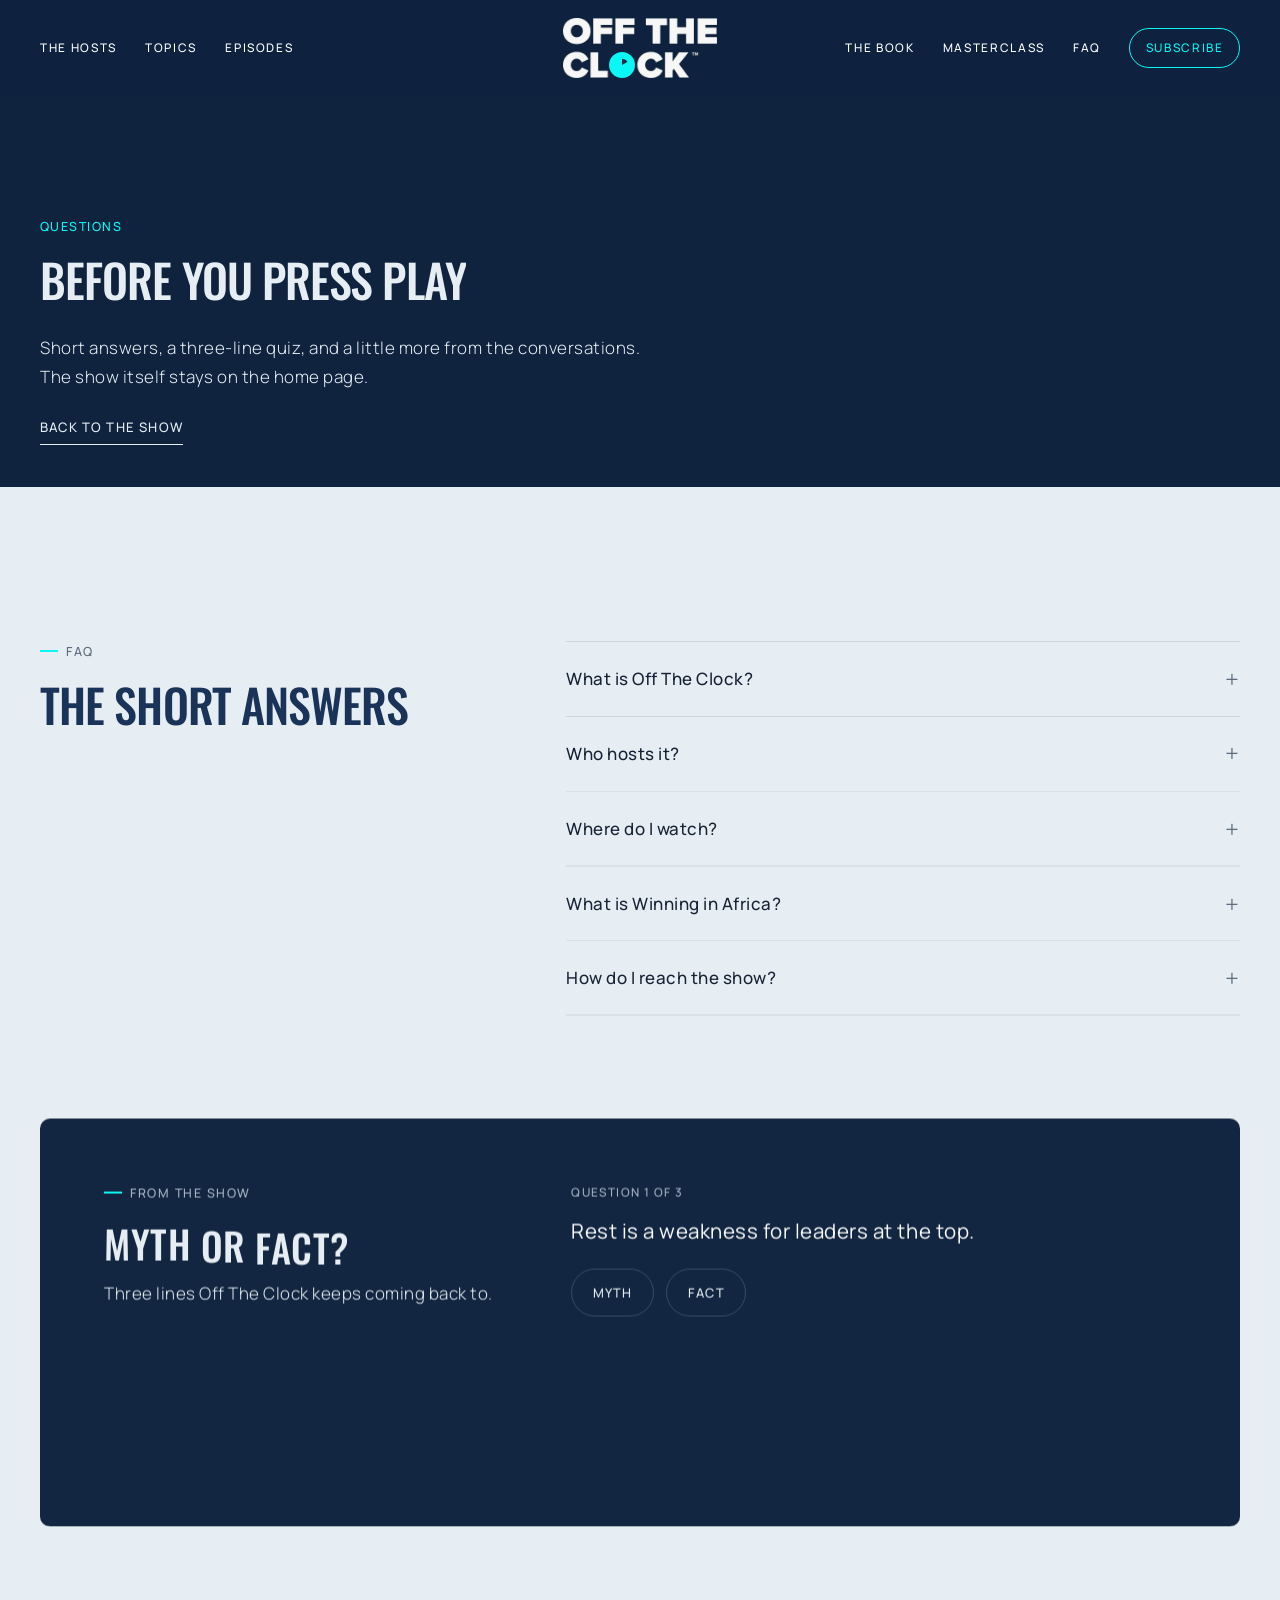
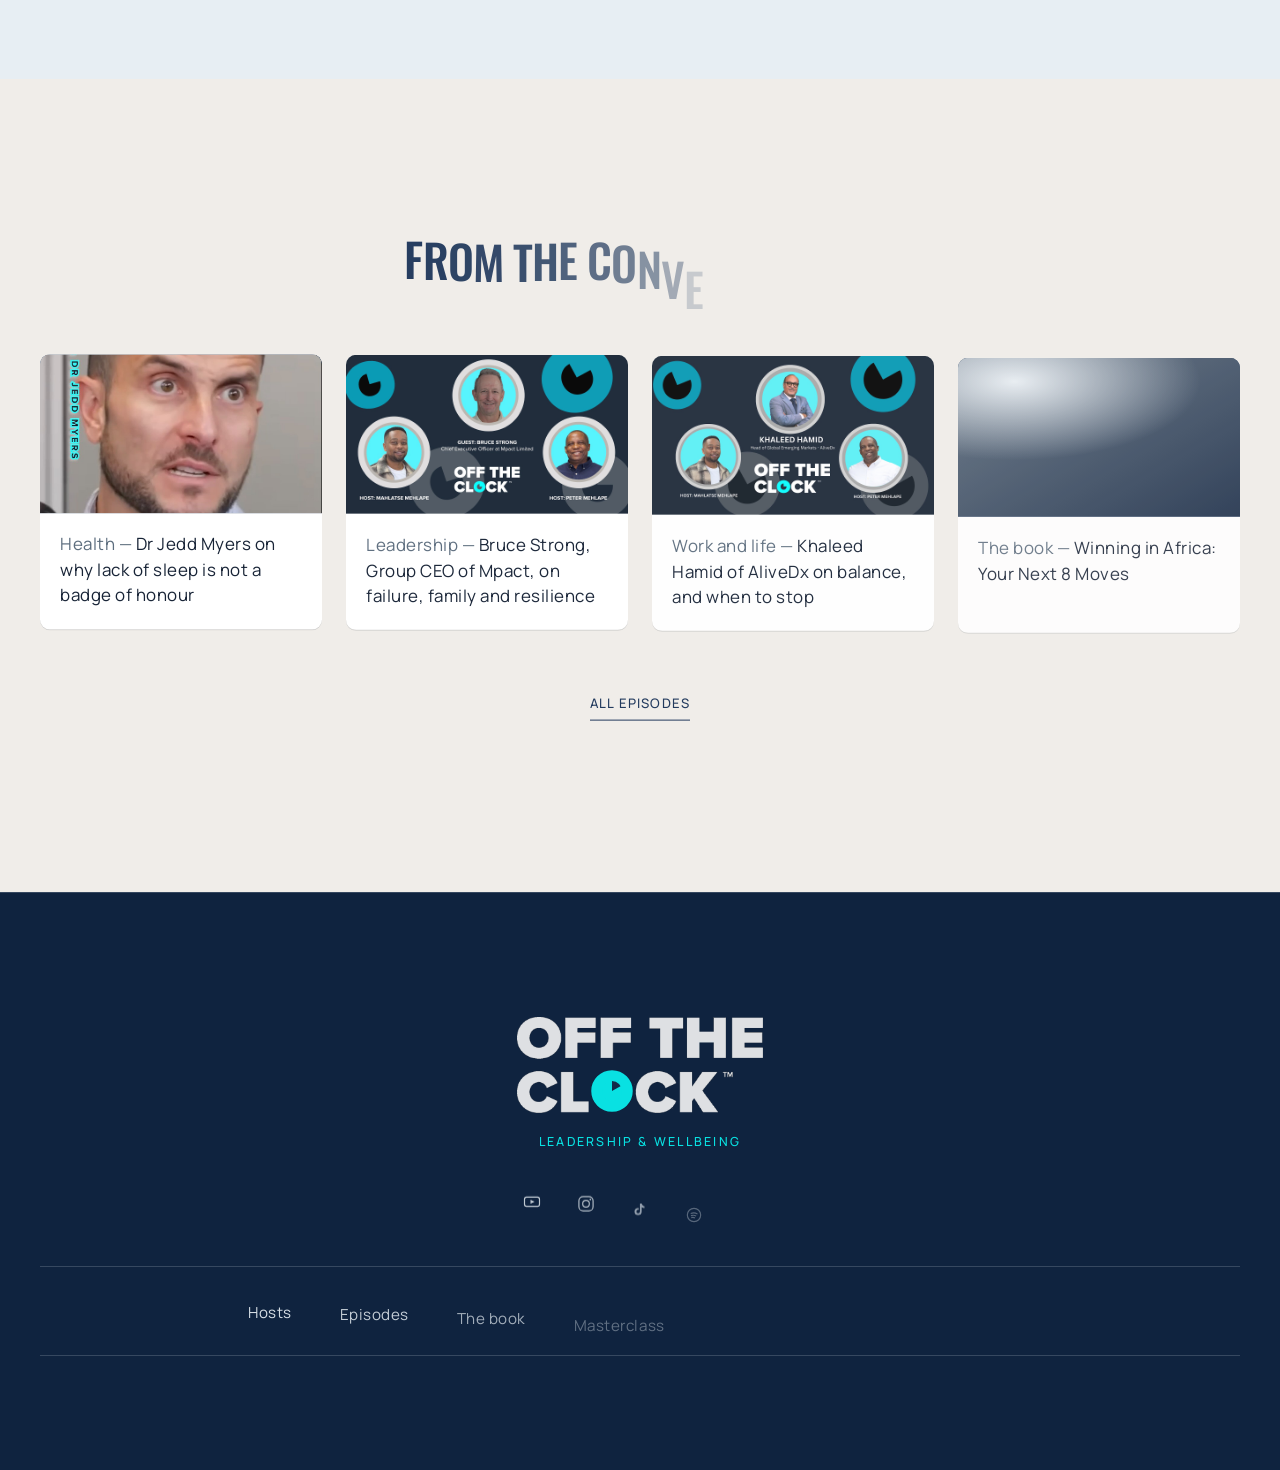
==== faq.html @ 2de874a2 "Hosts: father, son and daughter (3) Co-Authored-By: Claude Opus 5.5 <noreply@anthropic.com> Claude-S" ====
<!doctype html>
<html lang="en-ZA">
<head>
  <meta charset="utf-8">
  <meta name="viewport" content="width=device-width, initial-scale=1, viewport-fit=cover">
  <title>Questions — Off The Clock</title>
  <meta name="description" content="Short answers about Off The Clock, a three-line quiz from the show, and more from the conversations.">
  <meta name="theme-color" content="#0F233F">
  <link rel="icon" href="assets/favicon.png" type="image/png">
  <link rel="apple-touch-icon" href="assets/apple-touch-icon.png">
  <meta property="og:title" content="Questions — Off The Clock">
  <meta property="og:description" content="Short answers, a three-line quiz, and more from the conversations.">
  <meta property="og:type" content="website">
  <meta property="og:image" content="assets/hero-poster.jpg">
  <meta property="og:image:alt" content="Winning in Africa, the book by Peter Mehlape.">
  <meta name="twitter:card" content="summary_large_image">

  <script>
    document.documentElement.classList.add('js');
  </script>

  <link rel="preconnect" href="https://fonts.googleapis.com">
  <link rel="preconnect" href="https://fonts.gstatic.com" crossorigin>
  <link href="https://fonts.googleapis.com/css2?family=Manrope:wght@300;400;500;600&family=Oswald:wght@400;500;600&display=swap" rel="stylesheet">
  <link rel="stylesheet" href="css/styles.css">
</head>
<body>
<a class="skip" href="#main">Skip to content</a>
<svg class="brand__defs" width="0" height="0" aria-hidden="true" focusable="false"><defs><linearGradient id="clock-dark" x1="50" y1="20" x2="50" y2="80" gradientUnits="userSpaceOnUse"><stop offset="0" stop-color="var(--ink-2)"/><stop offset="1" stop-color="var(--ink)"/></linearGradient></defs></svg>

<!-- ============================================================
     01 · HEADER
     ============================================================ -->
<header class="hdr" data-hdr>
  <a class="hdr__side" href="index.html#newsletter" aria-label="Subscribe for new episodes">
    <svg viewBox="0 0 24 24" aria-hidden="true"><rect x="3" y="5.5" width="18" height="13" rx="1.5"/><path d="M3.5 6.5 12 13l8.5-6.5"/></svg>
    <span>Subscribe</span>
  </a>
  <nav class="hdr__nav hdr__nav--l" aria-label="Main menu">
    <a href="index.html#hello">The hosts</a><a href="index.html#topics">Topics</a><a href="index.html#episodes">Episodes</a>
  </nav>
  <a class="hdr__brand" href="index.html" aria-label="Off The Clock — home">
    <span class="brand"><img class="brand-logo" src="assets/logo-white.png" alt=""><svg class="brand__clock" viewBox="0 0 100 100" aria-hidden="true"><circle class="brand__face" cx="50" cy="50" r="25"/><path data-pie fill="url(#clock-dark)" d="M50 50 Z"/><circle cx="50" cy="50" r="34" fill="none" stroke-width="24"/></svg></span>
  </a>
  <nav class="hdr__nav hdr__nav--r" aria-label="Main menu, continued">
    <a href="index.html#story">The book</a><a href="index.html#masterclass">Masterclass</a><a href="faq.html">FAQ</a>
    <a class="hdr__cta" href="index.html#newsletter">Subscribe</a>
  </nav>
  <button class="hdr__burger" type="button" aria-expanded="false" aria-controls="drawer" data-menu-open>
    <span class="sr">Open menu</span>
    <i></i><i></i><i></i>
  </button>
</header>

<div class="drawer-scrim" data-menu-close></div>
<aside class="drawer" id="drawer" aria-label="Main menu" inert>
  <button class="drawer__close" type="button" data-menu-close><span class="sr">Close menu</span><svg viewBox="0 0 24 24" aria-hidden="true"><path d="M5 5l14 14M19 5 5 19"/></svg></button>
  <span class="brand"><img class="brand-logo drawer__logo" src="assets/logo-navy.png" alt="Off The Clock"><svg class="brand__clock" viewBox="0 0 100 100" aria-hidden="true"><circle class="brand__face" cx="50" cy="50" r="25"/><path data-pie fill="url(#clock-dark)" d="M50 50 Z"/><circle cx="50" cy="50" r="34" fill="none" stroke-width="24"/></svg></span>
  <p class="drawer__title">Main menu</p>
  <nav class="drawer__nav">
    <details><summary>The show</summary>
      <a href="index.html#hello">The hosts</a><a href="index.html#story">The story</a><a href="index.html#topics">Topics</a>
    </details>
    <details open><summary>Listen</summary>
      <a href="index.html#episodes">Conversations</a><a href="#faq">Questions</a><a href="https://www.youtube.com/watch?v=cLPuWvQ67SQ" target="_blank" rel="noopener">Latest episode</a>
    </details>
    <details><summary>The book</summary>
      <a href="index.html#story">Winning in Africa</a>
      <a href="index.html#masterclass">Winning in Africa Masterclass</a>
    </details>
    <details><summary>Contact</summary>
      <a href="https://www.linkedin.com/in/peter-mehlape-2a2b5a10/" target="_blank" rel="noopener">Peter Mehlape on LinkedIn</a>
    </details>
  </nav>
  <p class="drawer__title">Follow along</p>
  <div class="drawer__social">
    <a href="https://www.youtube.com/@OffTheClock-ds3cf" target="_blank" rel="noopener">YouTube</a>
    <a href="https://www.instagram.com/offthe_clock/" target="_blank" rel="noopener">Instagram</a>
    <a href="https://www.tiktok.com/@otc737" target="_blank" rel="noopener">TikTok</a>
    <a href="https://open.spotify.com/show/5NuAYNlGs2rmADPijIuJS2" target="_blank" rel="noopener">Spotify</a>
    <a href="https://www.linkedin.com/in/peter-mehlape-2a2b5a10/" target="_blank" rel="noopener">LinkedIn</a>
  </div>
</aside>

<main id="main">

<!-- ============================================================
     02 · PAGE LEAD
     ============================================================ -->
<section class="page-lead section--ink" id="top">
  <div class="wrap">
    <p class="eyebrow" data-fade>Questions</p>
    <h1 class="h-display" data-split>Before you press play</h1>
    <p data-fade>Short answers, a three-line quiz, and a little more from the conversations. The show itself stays on the home page.</p>
    <p data-fade><a class="tlink" href="index.html">Back to the show</a></p>
  </div>
</section>

<!-- ============================================================
     09 · FAQ
     ============================================================ -->
<section class="faq section--mist" id="faq">
  <div class="wrap faq__grid">
    <header class="sec-head" data-speed="0.85">
      <p class="eyebrow eyebrow--dark" data-fade>FAQ</p>
      <h2 class="h-display h-display--ink" data-split>The short answers</h2>
    </header>
    <div class="faq__list">
      <details data-fade><summary>What is Off The Clock?</summary><p>A leadership and wellbeing podcast. It was founded to demystify the CEO and talk about executive rest, stress and the person behind the title — not strategy decks.</p></details>
      <details data-fade><summary>Who hosts it?</summary><p>Peter Mehlape, his son Mahlatse Mehlape, and his daughter. Peter is also the author of Winning in Africa.</p></details>
      <details data-fade><summary>Where do I watch?</summary><p>On the <a href="https://www.youtube.com/@OffTheClock-ds3cf" target="_blank" rel="noopener">Off The Clock YouTube channel</a>. The latest episodes are linked from the home page. New conversations are announced with the newsletter.</p></details>
      <details data-fade><summary>What is Winning in Africa?</summary><p>Peter’s book: Your Next 8 Moves for Business Success in Africa. The foreword is by Shameel Joosub, Vodacom group CEO.</p></details>
      <details data-fade><summary>How do I reach the show?</summary><p>Peter is on LinkedIn. That is the public door for now — there is no separate inbox on this page yet.</p></details>
    </div>
  </div>
  <div class="wrap">
    <div class="tryquiz" id="try" data-fade>
      <div class="tryquiz__intro" data-speed="0.92">
        <p class="eyebrow eyebrow--dark">From the show</p>
        <h3 class="tryquiz__title" data-reveal="decode">Myth or fact?</h3>
        <p>Three lines Off The Clock keeps coming back to.</p>
      </div>
      <div class="tryquiz__panel" data-quiz aria-live="polite">
        <noscript><p>Enable JavaScript to play.</p></noscript>
      </div>
    </div>
  </div>
</section>

<!-- ============================================================
     08 · CONVERSATIONS
     ============================================================ -->
<section class="journal section--paper" id="journal">
  <div class="wrap">
    <header class="sec-head sec-head--center">
      <h2 class="h-display h-display--ink" data-split data-reveal="wave">From the conversations</h2>
    </header>
    <ul class="jgrid" data-batch>
      <li class="jcard"><a href="https://www.instagram.com/offthe_clock/reel/DdowPD-CKSM/" target="_blank" rel="noopener"><div class="jcard__media"><div class="zoom"><div class="ph ph--photo"><img src="assets/ig/DdowPD-CKSM.jpg" alt="Off The Clock clip with Dr Jedd Myers." width="940" height="1666" style="object-position:center 30%" loading="lazy" decoding="async"></div></div></div><p><span>Health —</span> Dr Jedd Myers on why lack of sleep is not a badge of honour</p></a></li>
      <li class="jcard"><a href="https://www.youtube.com/watch?v=WjOFtzZcJiE" target="_blank" rel="noopener"><div class="jcard__media"><div class="zoom"><div class="ph ph--photo"><img src="assets/yt/WjOFtzZcJiE.jpg" alt="Off The Clock episode 71 with CEO Bruce Strong." width="1280" height="720" loading="lazy" decoding="async"></div></div></div><p><span>Leadership —</span> Bruce Strong, Group CEO of Mpact, on failure, family and resilience</p></a></li>
      <li class="jcard"><a href="https://www.youtube.com/watch?v=hV8DZCbesvo" target="_blank" rel="noopener"><div class="jcard__media"><div class="zoom"><div class="ph ph--photo"><img src="assets/yt/hV8DZCbesvo.jpg" alt="Off The Clock episode 62 with Khaled Hamed." width="1280" height="720" loading="lazy" decoding="async"></div></div></div><p><span>Work and life —</span> Khaleed Hamid of AliveDx on balance, and when to stop</p></a></li>
      <li class="jcard"><a href="index.html#story"><div class="jcard__media"><div class="zoom"><div class="ph ph--photo"><img src="assets/winning-in-africa.jpg" alt="Cover of Winning in Africa by Peter Mehlape." width="1728" height="2304" style="object-position:center 12%" loading="lazy" decoding="async"></div></div></div><p><span>The book —</span> Winning in Africa: Your Next 8 Moves</p></a></li>
    </ul>
    <p class="center"><a class="tlink tlink--ink" href="https://www.youtube.com/@OffTheClock-ds3cf" target="_blank" rel="noopener">All episodes</a></p>
  </div>
</section>

</main>

<!-- ============================================================
     11 · FOOTER
     ============================================================ -->
<footer class="ftr" id="footer">
  <div class="wrap ftr__top">
    <span class="brand"><img class="brand-logo brand-logo--lg" src="assets/logo-white.png" alt=""><svg class="brand__clock" viewBox="0 0 100 100" aria-hidden="true"><circle class="brand__face" cx="50" cy="50" r="25"/><path data-pie fill="url(#clock-dark)" d="M50 50 Z"/><circle cx="50" cy="50" r="34" fill="none" stroke-width="24"/></svg></span>
    <p class="ftr__script">Leadership &amp; wellbeing</p>
    <ul class="ftr__social" data-stagger>
      <li><a href="https://www.youtube.com/@OffTheClock-ds3cf" target="_blank" rel="noopener" aria-label="YouTube"><svg viewBox="0 0 24 24" aria-hidden="true"><rect x="3" y="6.5" width="18" height="11" rx="2.5"/><path d="m10.2 9.6 5 2.4-5 2.4z" class="fill"/></svg></a></li>
      <li><a href="https://www.instagram.com/offthe_clock/" target="_blank" rel="noopener" aria-label="Instagram"><svg viewBox="0 0 24 24" aria-hidden="true"><rect x="3.5" y="3.5" width="17" height="17" rx="5"/><circle cx="12" cy="12" r="4"/><circle cx="17.2" cy="6.8" r="1" class="fill"/></svg></a></li>
      <li><a href="https://www.tiktok.com/@otc737" target="_blank" rel="noopener" aria-label="TikTok"><svg viewBox="0 0 24 24" aria-hidden="true"><path d="M14 7.2c.5 1.7 1.7 2.9 3.4 3.3v2.1a6.2 6.2 0 0 1-3.4-.9v5.1a4.3 4.3 0 1 1-4.3-4.3c.2 0 .5 0 .7.1v2.2a2.1 2.1 0 1 0 1.5 2V7.2H14z" class="fill"/></svg></a></li>
      <li><a href="https://open.spotify.com/show/5NuAYNlGs2rmADPijIuJS2" target="_blank" rel="noopener" aria-label="Spotify"><svg viewBox="0 0 24 24" aria-hidden="true"><circle cx="12" cy="12" r="8"/><path d="M8 10.2c2.6-1 5.8-.8 8.2.5M8.3 12.8c2-.7 4.4-.6 6.3.4M8.7 15.2c1.5-.4 3.2-.3 4.5.4"/></svg></a></li>
      <li><a href="https://www.linkedin.com/in/peter-mehlape-2a2b5a10/" target="_blank" rel="noopener" aria-label="LinkedIn"><svg viewBox="0 0 24 24" aria-hidden="true"><rect x="3.5" y="3.5" width="17" height="17" rx="2"/><path d="M8 10.5V17M8 7.2v.01M12.2 17v-3.8a2 2 0 0 1 4 0V17M12.2 10.5V17"/></svg></a></li>
    </ul>
  </div>
  <nav class="ftr__links wrap" aria-label="Footer" data-stagger>
    <a href="index.html#hello">Hosts</a><a href="index.html#episodes">Episodes</a><a href="index.html#story">The book</a><a href="index.html#masterclass">Masterclass</a><a href="#journal">Conversations</a><a href="#faq">FAQ</a><a href="index.html#newsletter">Newsletter</a>
  </nav>
  <div class="wrap ftr__base" data-fade>
    <p>Conversations here are for general reflection. They are not medical, legal or business advice.</p>
    <p>© <span data-year>2026</span> · Off The Clock · Site by SOLUPAIR</p>
  </div>
</footer>

<a class="totop" href="#top" data-totop aria-label="Back to top">
  <svg class="totop__ring" viewBox="0 0 48 48" aria-hidden="true"><circle cx="24" cy="24" r="22" class="totop__track"/><circle cx="24" cy="24" r="22" class="totop__bar" data-totop-bar pathLength="1"/></svg>
  <svg class="totop__arrow" viewBox="0 0 24 24" aria-hidden="true"><path d="m6 15 6-6 6 6"/></svg>
</a>

<script src="js/vendor/gsap.min.js"></script>
<script src="js/vendor/ScrollTrigger.min.js"></script>
<script src="js/vendor/lenis.min.js"></script>
<script src="js/main.js"></script>
</body>
</html>
---- css/styles.css ----
/* ==========================================================================
   Off The Clock — styles
   1) Tokens  2) Base  3) Primitives  4) Sections in page order  5) .static
   Colours: ONLY use the tokens below. Change the palette here, nowhere else.
   Brand: navy #0F233F, brand cyan #09F8F5, cream #F0EDE9, gold #B4894F.
   ========================================================================== */

/* 1 · TOKENS ------------------------------------------------------------- */
:root {
  /* palette — navy + clock cyan, cream paper, one gold rule */
  --ink: #0F233F;          /* brand navy: dark sections, footer */
  --ink-2: #17304F;        /* raised dark surface */
  --charcoal: #142033;     /* body text on light */
  --slate: #5A6B7C;        /* muted text / category */
  --slate-d: #1A3358;      /* headings on light */
  --mist: #E7EEF3;         /* light section + text on dark */
  --paper: #F0EDE9;        /* cream, from the brand panels */
  --white: #FFFFFF;
  --accent: #09F8F5;       /* brand cyan */
  --warm: #78603A;         /* bronze for text on light; the brighter gold fails contrast */
  --muted: #A8B6C4;        /* secondary text on navy */
  --line-dark: rgba(231, 238, 243, .18);
  --line-light: rgba(20, 32, 51, .12);
  --shade: rgba(15, 35, 63, .62);

  /* type — heavy condensed display, clean body. The wordmark is the logo image. */
  --f-display: "Oswald", "Arial Narrow", "Franklin Gothic Medium", Impact, sans-serif;
  --f-body: "Manrope", system-ui, -apple-system, "Segoe UI", Roboto, Arial, sans-serif;
  --f-script: "Manrope", system-ui, sans-serif;
  --fs-hero: clamp(2.1rem, 7vw, 6.4rem);
  --fs-h2: clamp(1.9rem, 3.6vw, 3.1rem);
  --fs-body: clamp(.98rem, .94rem + .2vw, 1.06rem);
  --fs-small: .78rem;
  --track-display: -.02em;
  --track-body: .03em;
  --track-caps: .12em;

  /* space + shape */
  --gutter: clamp(16px, 4vw, 40px);
  --maxw: 1240px;
  --sec-pad: clamp(80px, 12vw, 160px);
  --radius: 10px;
  --hdr-h: 96px;

  /* motion (JS mirrors these in main.js → EASE/DUR) */
  --ease-out: cubic-bezier(.16, 1, .3, 1);
  --dur: .6s;
}

/* 2 · BASE --------------------------------------------------------------- */
*, *::before, *::after { box-sizing: border-box; }
html {
  -webkit-text-size-adjust: 100%;
  -webkit-tap-highlight-color: transparent;
  scroll-padding-top: calc(var(--hdr-h) + env(safe-area-inset-top, 0px));
  overflow-x: clip;
}
a, button, summary, input { touch-action: manipulation; }
html.lenis, html.lenis body { height: auto; }
.lenis.lenis-smooth { scroll-behavior: auto !important; }
.lenis.lenis-stopped { overflow: clip; }
body {
  margin: 0;
  background: var(--ink);
  color: var(--charcoal);
  font-family: var(--f-body);
  font-weight: 300;
  font-size: var(--fs-body);
  line-height: 1.75;
  letter-spacing: var(--track-body);
  overflow-x: clip;
  -webkit-font-smoothing: antialiased;
}
img, video, svg { display: block; max-width: 100%; }
a { color: inherit; text-decoration: none; }
button { font: inherit; color: inherit; background: none; border: 0; cursor: pointer; padding: 0; }
p { margin: 0 0 1.1em; }
:focus-visible { outline: 2px solid var(--accent); outline-offset: 3px; }
.sr { position: absolute; width: 1px; height: 1px; overflow: hidden; clip: rect(0 0 0 0); white-space: nowrap; }
.skip {
  position: absolute; left: max(12px, env(safe-area-inset-left)); top: 12px; z-index: 80;
  padding: .7em 1.1em; border-radius: 999px; background: var(--accent); color: var(--ink);
  font-weight: 600; font-size: .78rem; letter-spacing: .08em; text-transform: uppercase;
  transform: translateY(-160%);
}
.skip:focus { transform: none; }
.wrap { width: min(100% - 2 * var(--gutter), var(--maxw)); margin-inline: auto; }
.center { text-align: center; }
section { position: relative; }
.section--ink { background: var(--ink); color: var(--mist); }
.section--mist { background: var(--mist); color: var(--charcoal); }
.section--paper { background: var(--paper); color: var(--charcoal); }

/* 3 · PRIMITIVES --------------------------------------------------------- */
/* Placeholder art: gradient + film grain. Real photo: style="--img:url(assets/x.jpg)" */
.ph {
  position: absolute; inset: 0;
  background-color: var(--g2, var(--slate-d));
  background-image:
    var(--img, none),
    radial-gradient(120% 90% at 20% 15%, var(--g3, var(--mist)) 0%, transparent 55%),
    linear-gradient(150deg, var(--g1, var(--slate)) 0%, var(--g2, var(--ink)) 100%);
  background-size: cover; background-position: center;
}
.ph::after { display: none; }
.ph > img, .ph > video, .ph > picture, .ph > picture > img { display: block; width: 100%; height: 100%; object-fit: cover; }
.ph--photo::after { display: none; }

.brand-logo { display: block; height: 60px; width: auto; }
.brand-logo--lg { height: 96px; }
.drawer__logo { height: 58px; }
.drawer .brand { margin: 0 0 28px; }
/* One vector O: cyan face, then a dark pie that grows from nothing to a full circle. */
.brand__defs { position: absolute; width: 0; height: 0; overflow: hidden; }
.brand { position: relative; display: inline-block; line-height: 0; }
.brand__clock {
  position: absolute; left: 38.47%; top: 77.86%; height: 47%; aspect-ratio: 1;
  transform: translate(-50%, -50%); pointer-events: none; overflow: visible;
  color: var(--accent);
}
.brand__clock circle { fill: none; stroke: currentColor; }
.brand__clock .brand__face { fill: currentColor; stroke: none; }

/* display headings */
.h-display {
  font-family: var(--f-display); font-weight: 500; font-size: var(--fs-h2);
  line-height: 1.08; letter-spacing: var(--track-display); text-transform: uppercase;
  margin: 0 0 .6em; color: var(--mist);
}
.h-display--ink { color: var(--slate-d); }

/* split-word masks (built by main.js). Overflow clips the masked rises only. */
.w { display: inline-block; overflow: hidden; vertical-align: top; padding: .06em 0 .1em; margin: -.06em 0 -.1em; }
.wi { display: inline-block; }
.ch { display: inline-block; }
.h-display .line { display: block; }
/* These reveals travel outside the mask, so the word box must not clip them. */
[data-reveal="drop"] .w,
[data-reveal="wave"] .w,
[data-reveal="blur"] .w,
[data-reveal="words"] .w,
[data-reveal="decode"] .w { overflow: visible; }
[data-reveal="words"] .w { vertical-align: baseline; padding: 0; margin: 0; }
.hero__title .line { perspective: 640px; }
.hero__title .ch { transform-origin: 50% 0; backface-visibility: hidden; }
/* Colour wipe: both layers stay in the DOM. JS clips the fill; without JS the fill covers the dim copy. */
[data-reveal="wipe"] { position: relative; }
.wipe__dim, .wipe__fill { display: block; }
.wipe__dim { color: var(--muted); }
.wipe__fill { position: absolute; inset: 0; color: inherit; pointer-events: none; }

.eyebrow {
  font-weight: 500; font-size: var(--fs-small); letter-spacing: var(--track-caps);
  text-transform: uppercase; color: var(--accent); margin-bottom: 1.4em;
}
.eyebrow--dark { color: var(--slate); }
.eyebrow--dark::before {
  content: ""; display: inline-block; width: 18px; height: 2px; margin-right: .65em;
  background: var(--accent); vertical-align: middle; transform: translateY(-1px);
}

/* underlined text link — hairline that re-draws on hover */
.tlink {
  position: relative; display: inline-block; padding-bottom: 6px;
  font-weight: 500; font-size: .82rem; letter-spacing: .09em; text-transform: uppercase; color: var(--mist);
}
.tlink::after {
  content: ""; position: absolute; left: 0; right: 0; bottom: 0; height: 1px; background: currentColor;
  transform-origin: right; transition: transform .5s var(--ease-out);
}
.tlink:hover::after { transform: scaleX(0); }
.tlink:hover::before { transform: scaleX(1); }
.tlink::before {
  content: ""; position: absolute; left: 0; right: 0; bottom: 0; height: 1px; background: var(--accent);
  transform: scaleX(0); transform-origin: left; transition: transform .5s .12s var(--ease-out);
}
.tlink--ink { color: var(--slate-d); }

.btn {
  display: inline-flex; align-items: center; justify-content: center; gap: .5em;
  min-height: 46px; padding: 0 1.4em; border-radius: 999px;
  font-weight: 500; font-size: .76rem; letter-spacing: .1em; text-transform: uppercase;
  transition: background-color .3s, color .3s, border-color .3s, transform .3s var(--ease-out);
}
.btn:hover { transform: translateY(-2px); }
.btn--ink { background: var(--accent); color: var(--ink); }
.btn--ink:hover { background: var(--ink); color: var(--mist); }
.btn--line { border: 1px solid var(--slate-d); color: var(--slate-d); }
.btn--line:hover { background: var(--accent); color: var(--ink); border-color: var(--accent); }
.btn--light { background: var(--accent); color: var(--ink); }
.btn--light:hover { background: var(--white); }

.crest {
  display: inline-grid; place-items: center; width: 52px; height: 52px; border-radius: 50%;
  border: 1px solid currentColor; font-family: var(--f-display); font-size: 1rem; letter-spacing: .02em;
  box-shadow: inset 0 0 0 4px transparent, inset 0 0 0 5px var(--line-dark);
}
.crest--lg { width: 84px; height: 84px; font-size: 1.5rem; }

.tag {
  display: inline-block; padding: .25em .8em; border-radius: 999px; background: var(--accent);
  font-weight: 600; font-size: .66rem; letter-spacing: .12em; text-transform: uppercase; color: var(--ink);
}
.tag--members { background: var(--accent); color: var(--ink); }

.sec-head { margin-bottom: clamp(40px, 6vw, 72px); max-width: 640px; }
.sec-head--center { margin-inline: auto; text-align: center; }
.sec-head__lead { color: var(--slate); }

/* 4 · SECTIONS ----------------------------------------------------------- */

/* 00 loader */
.loader { display: none; }
.js .loader {
  position: fixed; inset: 0; z-index: 100; display: grid; place-items: center;
  background: var(--ink); color: var(--mist);
  animation: loader-safety 0s linear 8s forwards; /* failsafe if JS stalls */
}
.loader__inner { display: grid; justify-items: center; gap: 18px; }
.loader__mark img { width: min(320px, 72vw); height: auto; }
.loader__rule { width: 120px; height: 1px; background: var(--accent); transform-origin: left; }
.loader__word { font-family: var(--f-body); font-weight: 500; font-size: .74rem; letter-spacing: .2em; text-transform: uppercase; line-height: 1; opacity: .85; }
@keyframes loader-safety { to { visibility: hidden; opacity: 0; pointer-events: none; } }
.is-loaded .loader,
html.skip-loader .loader { display: none !important; }

/* 01 header */
.hdr {
  position: fixed; inset: 0 0 auto; z-index: 50;
  height: calc(var(--hdr-h) + env(safe-area-inset-top, 0px));
  display: grid; grid-template-columns: 1fr auto 1fr; align-items: center;
  padding-top: env(safe-area-inset-top, 0px);
  padding-left: max(var(--gutter), env(safe-area-inset-left, 0px));
  padding-right: max(var(--gutter), env(safe-area-inset-right, 0px));
  color: var(--white);
  transition: transform .45s var(--ease-out), background-color .4s;
}
.hdr.is-solid { background: rgba(15, 35, 63, .92); }
.hdr.is-hidden { transform: translateY(-100%); }
.hdr__side { justify-self: start; display: inline-flex; align-items: center; justify-content: center; gap: 10px; min-width: 44px; min-height: 44px; font-weight: 500; font-size: .72rem; letter-spacing: .12em; text-transform: uppercase; color: var(--accent); }
.hdr__side svg, .ftr__social svg { width: 20px; height: 20px; fill: none; stroke: currentColor; stroke-width: 1.4; }
.hdr__brand { display: inline-flex; align-items: center; gap: 12px; }
.hdr__name { font-family: var(--f-display); font-size: 1.15rem; line-height: 1.02; text-transform: uppercase; letter-spacing: .01em; }
.hdr__burger { justify-self: end; width: 44px; height: 44px; display: grid; align-content: center; justify-items: end; gap: 6px; }
.hdr__burger i { display: block; width: 26px; height: 1.5px; background: currentColor; transition: width .35s var(--ease-out); }
.hdr__burger i:nth-child(3) { width: 18px; }
.hdr__burger:hover i:nth-child(3) { width: 26px; }

/* Desktop top bar: inline links either side of the logo, no drawer (≥1025px, see RESPONSIVE).
   Below that the links live in the drawer, so they're hidden here. */
.hdr__side, .hdr__nav--l { grid-column: 1; grid-row: 1; }
.hdr__brand { grid-column: 2; grid-row: 1; }
.hdr__nav--r, .hdr__burger { grid-column: 3; grid-row: 1; }
.hdr__nav { display: none; align-items: center; gap: clamp(18px, 2.2vw, 36px); }
.hdr__nav--l { justify-self: start; }
.hdr__nav--r { justify-self: end; }
.hdr__nav a {
  position: relative; display: inline-flex; align-items: center; min-height: 44px;
  font-weight: 500; font-size: .74rem; letter-spacing: .14em; text-transform: uppercase; white-space: nowrap; color: var(--white);
}
.hdr__nav a:not(.hdr__cta)::after {
  content: ""; position: absolute; left: 0; right: 0; bottom: 10px; height: 1px; background: var(--accent);
  transform: scaleX(0); transform-origin: right; transition: transform .5s var(--ease-out);
}
.hdr__nav a:not(.hdr__cta):hover::after, .hdr__nav a:not(.hdr__cta):focus-visible::after { transform: scaleX(1); transform-origin: left; }
.hdr__cta { padding: 0 1.3em; border: 1px solid var(--accent); border-radius: 999px; color: var(--accent) !important; min-height: 40px !important; transition: background-color .3s, color .3s; }
.hdr__cta:hover, .hdr__cta:focus-visible { background: var(--accent); color: var(--ink) !important; }

/* drawer */
.drawer-scrim { position: fixed; inset: 0; z-index: 60; background: rgba(15, 35, 63, .5); opacity: 0; pointer-events: none; transition: opacity .5s; }
.drawer {
  position: fixed; inset: 0 0 0 auto; z-index: 61; width: min(440px, 100%);
  background: var(--white); color: var(--charcoal); padding: 72px clamp(24px, 5vw, 48px) 40px; overflow-y: auto;
  transform: translateX(100%); visibility: hidden;
  transition: transform .7s var(--ease-out), visibility 0s .7s;
}
.menu-open .drawer { transform: none; visibility: visible; transition: transform .7s var(--ease-out); }
.menu-open .drawer-scrim { opacity: 1; pointer-events: auto; }
.drawer__close { position: absolute; top: 20px; right: 20px; width: 44px; height: 44px; display: grid; place-items: center; }
.drawer__close svg { width: 22px; height: 22px; stroke: currentColor; stroke-width: 1.4; fill: none; }
.drawer__title { font-weight: 600; font-size: 1rem; letter-spacing: .02em; padding-bottom: 12px; border-bottom: 1px solid var(--line-light); margin-bottom: 8px; }
.drawer__nav { margin-bottom: 40px; }
.drawer details { border-bottom: 1px solid var(--line-light); }
.drawer summary { list-style: none; display: flex; justify-content: space-between; align-items: center; padding: 18px 4px; cursor: pointer; font-weight: 400; }
.drawer summary::-webkit-details-marker { display: none; }
.drawer summary::after { content: ""; width: 7px; height: 7px; border-right: 1.3px solid; border-bottom: 1.3px solid; transform: rotate(45deg) translateY(-3px); transition: transform .3s; }
.drawer details[open] summary::after { transform: rotate(225deg) translateY(-2px); }
.drawer details a { display: block; padding: 6px 4px 6px 16px; color: var(--slate); font-size: .95rem; }
.drawer details a:last-child { padding-bottom: 18px; }
.drawer details a:hover { color: var(--ink); box-shadow: inset 3px 0 0 var(--accent); }
.drawer__social { display: flex; gap: 24px; font-weight: 500; font-size: .8rem; letter-spacing: .08em; text-transform: uppercase; }

/* 02 hero */
.hero { height: 100svh; min-height: 560px; overflow: hidden; color: var(--white); display: grid; place-items: center; }
.hero__media { position: absolute; inset: 0; }
.hero__zoom { position: absolute; inset: 0; }
/* Video fades in over the poster once it is actually playing (enhancement layer, not content) */
.hero__video { position: absolute; inset: 0; width: 100%; height: 100%; object-fit: cover; opacity: 0; transition: opacity 1.2s var(--ease-out); pointer-events: none; }
.hero__video.is-ready { opacity: 1; }
.hero__toggle {
  position: absolute; z-index: 3; right: max(var(--gutter), env(safe-area-inset-right, 0px)); bottom: max(28px, env(safe-area-inset-bottom, 0px)); width: 44px; height: 44px; border-radius: 50%;
  display: grid; place-items: center; border: 1px solid var(--line-dark); color: var(--white); background: rgba(15, 35, 63, .45);
  transition: background-color .3s, border-color .3s;
}
.hero__toggle:hover { background: rgba(15, 35, 63, .55); border-color: var(--mist); }
.hero__toggle svg { width: 18px; height: 18px; grid-area: 1 / 1; stroke: currentColor; stroke-width: 1.8; fill: none; stroke-linecap: round; stroke-linejoin: round; }
.hero__toggle .i-play { fill: currentColor; stroke: none; opacity: 0; }
.hero__toggle[aria-pressed="true"] .i-play { opacity: 1; }
.hero__toggle[aria-pressed="true"] .i-pause { opacity: 0; }
.hero__shade {
  position: absolute; inset: 0;
  background:
    radial-gradient(ellipse 62% 52% at 50% 46%, rgba(15,35,63,.78), rgba(15,35,63,.2) 70%),
    linear-gradient(180deg, rgba(15,35,63,.62) 0%, rgba(15,35,63,.18) 38%, rgba(15,35,63,.72) 100%);
}
.hero__content { position: relative; z-index: 2; text-align: center; padding: calc(var(--hdr-h) + env(safe-area-inset-top, 0px)) var(--gutter) 0; max-width: 1100px; }
.hero__title { font-family: var(--f-display); font-weight: 500; font-size: var(--fs-hero); line-height: .92; letter-spacing: var(--track-display); text-transform: uppercase; margin: 0 0 .5em; }
.hero__title .line { display: block; }
.hero__sub { max-width: 34em; margin: 0 auto; color: var(--mist); }
/* Desktop: social links along the bottom of the landing screen (shown at ≥1025px) */
.hero__social {
  position: absolute; z-index: 2; display: none; align-items: center; gap: clamp(18px, 2vw, 32px);
  left: max(var(--gutter), env(safe-area-inset-left, 0px)); right: calc(max(var(--gutter), env(safe-area-inset-right, 0px)) + 64px);
  bottom: max(28px, env(safe-area-inset-bottom, 0px)); min-height: 44px;
}
.hero__social-label { font-weight: 500; font-size: .7rem; letter-spacing: .16em; text-transform: uppercase; color: var(--muted); white-space: nowrap; }
.hero__social-rule { flex: 1; height: 1px; background: var(--line-dark); min-width: 40px; }
.hero__social a {
  display: inline-flex; align-items: center; gap: 9px; min-height: 44px; white-space: nowrap;
  font-weight: 500; font-size: .74rem; letter-spacing: .14em; text-transform: uppercase; color: var(--white); transition: color .3s;
}
.hero__social a:hover, .hero__social a:focus-visible { color: var(--accent); }
.hero__social svg { width: 18px; height: 18px; fill: none; stroke: currentColor; stroke-width: 1.4; }
.hero__social svg .fill { fill: currentColor; stroke: none; }
.hero__cue { position: absolute; z-index: 2; left: 50%; bottom: max(28px, env(safe-area-inset-bottom, 0px)); translate: -50% 0; width: 44px; height: 44px; display: grid; place-items: center; }
.hero__cue svg { width: 24px; height: 24px; stroke: var(--white); stroke-width: 1.6; fill: none; animation: cue 2.4s var(--ease-out) infinite; }
@keyframes cue { 0%, 100% { transform: translateY(-3px); opacity: .6; } 50% { transform: translateY(4px); opacity: 1; } }
@media (min-width: 760px) { .hero__title .line { white-space: nowrap; } }

/* 03 hello */
.hello { padding-block: var(--sec-pad); }
.hello__grid { display: grid; grid-template-columns: minmax(0, 4fr) minmax(0, 6fr); gap: clamp(28px, 6vw, 96px); align-items: start; }
.hello__copy p { text-align: left; color: var(--mist); max-width: 62ch; }
.stats { list-style: none; padding: 28px 0; margin: 20px 0 36px; display: grid; grid-template-columns: repeat(3, minmax(0, 1fr)); gap: 16px; border-block: 1px solid var(--line-dark); }
.stats strong { display: block; font-family: var(--f-display); font-weight: 500; font-size: clamp(1.6rem, 3vw, 2.4rem); line-height: 1.1; color: var(--white); }
.stats span { font-size: .78rem; letter-spacing: .08em; text-transform: uppercase; color: var(--muted); font-weight: 500; }
.stats__word { font-size: clamp(1.15rem, 2.2vw, 1.65rem); letter-spacing: .06em; padding-top: .4em; }

/* 04 story (pinned) */
.story { background: var(--ink); }
.story__stage { position: relative; height: 100svh; overflow: hidden; display: grid; place-items: center; contain: paint; }
.story__media { position: absolute; inset: -8%; z-index: 0; } /* traps the veil; it must not paint over the card */
.story__slide:not(:first-child) { opacity: 0; } /* JS crossfades them; static mode keeps slide 1 */
.story__slide > img { width: 100%; height: 100%; }
.story__veil { position: absolute; inset: -6%; z-index: 3; opacity: 0; pointer-events: none; overflow: hidden; }
.story__veil img {
  position: absolute; left: 50%; top: 50%; width: 16%; height: 16%; max-width: none;
  object-fit: cover; filter: blur(2px); transform: translate(-50%, -50%) scale(8);
}
.story__shade { position: absolute; inset: 0; z-index: 1; background: var(--shade); opacity: .25; }
.story__card {
  position: relative; z-index: 2; width: min(100% - 2 * var(--gutter), 620px); max-height: calc(100svh - 120px); overflow: hidden;
  background: var(--white); padding: clamp(28px, 5vw, 56px); color: var(--charcoal);
  box-shadow: 0 18px 36px -24px rgba(0,0,0,.4);
}
.story__card .h-display { font-size: clamp(1.6rem, 3vw, 2.5rem); }
.story__card > p { color: var(--slate); }
.principles { list-style: none; margin: 24px 0 0; padding: 0; display: grid; gap: 4px; }
.principles li { display: grid; grid-template-columns: 44px 1fr; gap: 12px; padding: 14px 0; border-top: 1px solid var(--line-light); }
.principles span { font-family: var(--f-display); color: var(--ink); font-size: 1rem; padding-top: 2px; box-shadow: inset 0 -2px 0 var(--accent); }
.principles strong { display: block; font-weight: 600; color: var(--charcoal); letter-spacing: .02em; }
.principles em { font-style: normal; font-size: .92rem; color: var(--slate); }

/* 04c masterclass */
.masterclass { padding-block: clamp(64px, 9vw, 112px); text-align: center; }
.masterclass__inner { max-width: 760px; margin-inline: auto; }
.masterclass .h-display { margin-bottom: .7em; }
.masterclass .btn--light { position: relative; }
.masterclass .btn--light::after {
  content: "";
  position: absolute;
  inset: 0;
  border-radius: inherit;
  box-shadow: 0 0 0 1px var(--accent);
  pointer-events: none;
  animation: cta-pulse 2.8s var(--ease-out) infinite;
}
@keyframes cta-pulse {
  0% { transform: scale(1); opacity: .55; }
  70%, 100% { transform: scale(1.12); opacity: 0; }
}
.masterclass .btn--light:hover::after,
.masterclass .btn--light:focus-visible::after { animation: none; opacity: 0; }

/* 04b marquee */
.marquee { overflow: hidden; contain: paint; padding-block: clamp(36px, 6vw, 72px); border-block: 1px solid var(--line-dark); }
.marquee__row { display: flex; width: max-content; }
.marquee__set { display: flex; align-items: center; flex: none; }
.marquee__set span {
  font-family: var(--f-display); text-transform: uppercase; font-size: clamp(2.6rem, 8vw, 7rem); line-height: 1; white-space: nowrap;
  color: transparent; -webkit-text-stroke: 1px var(--muted); padding-inline: clamp(18px, 3vw, 40px); transition: color .5s, -webkit-text-stroke-color .5s;
}
.marquee__set span:hover { color: var(--mist); -webkit-text-stroke-color: var(--mist); }
.marquee__set i { font-style: normal; color: var(--accent); font-size: clamp(1rem, 2vw, 1.6rem); }

/* 05 topics (pinned horizontal) */
.topics__stage { height: 100svh; min-height: 560px; display: flex; flex-direction: column; justify-content: center; overflow: hidden; padding-top: 72px; padding-bottom: 28px; }
.topics__head { display: flex; align-items: baseline; justify-content: space-between; gap: 16px; }
.topics__head .h-display { margin-bottom: .5em; }
.topics__hint { color: var(--muted); font-size: .76rem; letter-spacing: .12em; text-transform: uppercase; font-weight: 500; white-space: nowrap; }
.hint-swipe { display: none; }
.topics__viewport { overflow: hidden; }
.topics__track { display: flex; gap: clamp(14px, 2vw, 28px); padding-inline: var(--gutter); width: max-content; }
.tcard { position: relative; flex: 0 0 auto; width: min(76vw, 860px, 110svh); height: min(58svh, 540px); overflow: hidden; color: var(--white); border-radius: 2px; }
.tcard__media { position: absolute; inset: 0; overflow: hidden; }
.zoom { position: absolute; inset: 0; overflow: hidden; transition: transform 1.2s var(--ease-out); } /* CSS hover layer; GSAP animates the .ph inside */
.tcard__media .ph { inset: 0 -12%; }
.tcard::after { content: ""; position: absolute; inset: 0; background: linear-gradient(180deg, rgba(15,35,63,.5), transparent 40%, rgba(15,35,63,.62)); }
.tcard:hover .zoom { transform: scale(1.05); }
.tcard__label { position: absolute; z-index: 2; top: clamp(18px, 3vw, 32px); left: clamp(18px, 3vw, 32px); font-size: clamp(1rem, 1.4vw, 1.2rem); font-weight: 400; }
.tcard__meta { position: absolute; z-index: 2; left: clamp(18px, 3vw, 32px); right: clamp(18px, 3vw, 32px); bottom: clamp(18px, 3vw, 32px); font-size: .9rem; color: var(--mist); max-width: 30em; line-height: 1.5; }
.topics__progress { width: min(100% - 2 * var(--gutter), var(--maxw)); margin: 28px auto 0; height: 1px; background: var(--line-dark); }
.topics__progress span { display: block; height: 100%; background: var(--mist); transform-origin: left; transform: scaleX(.02); }

/* 06 quizzes */
.quizzes { padding-block: var(--sec-pad); }
.qgrid { list-style: none; margin: 0 0 clamp(56px, 8vw, 96px); padding: 0; display: grid; grid-template-columns: repeat(4, minmax(0, 1fr)); gap: clamp(14px, 2vw, 24px); }
.qcard { background: var(--white); border-radius: var(--radius); overflow: hidden; display: flex; flex-direction: column; transform-style: preserve-3d; box-shadow: 0 1px 0 var(--line-light); transition: box-shadow .4s; }
.qcard:hover { box-shadow: 0 24px 50px -24px rgba(15,35,63,.35); }
.qcard__media { position: relative; aspect-ratio: 16 / 9; overflow: hidden; }
.qcard__media .ph, .jcard__media .ph { inset: 0; }
.qcard:hover .zoom { transform: scale(1.06); }
.qcard__body { padding: 20px 20px 24px; display: flex; flex-direction: column; align-items: flex-start; gap: 6px; flex: 1; }
.qcard h3 { margin: 8px 0 0; font-weight: 500; font-size: 1.08rem; letter-spacing: .01em; color: var(--charcoal); }
.qcard p { color: var(--slate); font-size: .92rem; line-height: 1.55; margin-bottom: 14px; }
.qcard .btn { margin-top: auto; }

.tryquiz { display: grid; grid-template-columns: minmax(0, 4fr) minmax(0, 6fr); gap: clamp(24px, 5vw, 72px); background: var(--ink); color: var(--mist); border-radius: var(--radius); padding: clamp(28px, 5vw, 64px); }
.tryquiz__title { font-family: var(--f-display); font-weight: 500; font-size: clamp(1.8rem, 3vw, 2.6rem); text-transform: uppercase; margin: 0 0 .4em; line-height: 1.1; }
.tryquiz .eyebrow--dark { color: var(--muted); }
.tryquiz__panel { min-height: 280px; }
.q__count { font-size: .74rem; letter-spacing: .12em; text-transform: uppercase; color: var(--muted); font-weight: 500; }
.q__text { font-size: clamp(1.1rem, 1.6vw, 1.35rem); font-weight: 400; color: var(--white); line-height: 1.5; margin: 12px 0 22px; }
.q__opts { display: flex; gap: 12px; flex-wrap: wrap; }
.q__opt { min-height: 48px; padding: 0 1.6em; border-radius: 999px; border: 1px solid var(--line-dark); font-weight: 500; font-size: .8rem; letter-spacing: .1em; text-transform: uppercase; transition: background-color .3s, border-color .3s, color .3s; }
.q__opt:hover:not(:disabled) { border-color: var(--mist); }
.q__opt.is-right { background: var(--mist); color: var(--ink); border-color: var(--mist); }
.q__opt.is-wrong { border-color: var(--warm); color: var(--warm); }
.q__opt:disabled { cursor: default; }
.q__why { margin-top: 20px; padding-top: 18px; border-top: 1px solid var(--line-dark); color: var(--mist); font-size: .95rem; }
.q__why strong { color: var(--white); font-weight: 600; }
.q__next { margin-top: 8px; }
.q__score { font-family: var(--f-display); font-size: clamp(2.4rem, 5vw, 3.6rem); color: var(--white); line-height: 1; margin: 10px 0 14px; }

/* 07 mission */
.mission { min-height: 100svh; display: grid; place-items: center; overflow: hidden; color: var(--white); padding-block: var(--sec-pad); text-align: center; }
.mission__media { position: absolute; inset: 0; overflow: hidden; }
.mission__media .ph { inset: -12% 0; }
.mission__media .ph > img {
  position: absolute; left: 50%; top: 50%; width: 18%; height: 18%; max-width: none; margin: 0;
  object-fit: cover; filter: blur(2px); transform: translate(-50%, -50%) scale(7);
}
.mission__shade { position: absolute; inset: 0; background: linear-gradient(180deg, rgba(15,35,63,.55), rgba(15,35,63,.74)); }
.mission__content { position: relative; z-index: 2; max-width: 760px; }
.mission__content p { font-weight: 400; margin-bottom: 2.2em; }
.mission .h-display { color: var(--white); }

/* 08 journal */
.journal { padding-block: var(--sec-pad); }
.jgrid { list-style: none; margin: 0 0 56px; padding: 0; display: grid; grid-template-columns: repeat(4, minmax(0, 1fr)); gap: clamp(14px, 2vw, 24px); }
.jcard a { display: block; height: 100%; background: var(--white); border-radius: var(--radius); overflow: hidden; box-shadow: 0 1px 0 var(--line-light); transition: box-shadow .4s, transform .5s var(--ease-out); }
.jcard a:hover { transform: translateY(-4px); box-shadow: 0 24px 50px -28px rgba(15,35,63,.4); }
.jcard__media { position: relative; aspect-ratio: 16 / 9; overflow: hidden; }
.jcard--reel .jcard__media { aspect-ratio: 4 / 5; }
.jcard--reel .ph > img { object-position: center 36%; }
.ig-head { margin: 0 0 clamp(24px, 4vw, 40px); max-width: 40em; }
.ig-head .eyebrow { margin-bottom: 12px; }
.jcard a:hover .zoom { transform: scale(1.06); }
.jcard p { padding: 18px 20px 22px; margin: 0; color: var(--charcoal); font-weight: 400; line-height: 1.5; }
.jcard p span { color: var(--slate); }

/* Second page: questions, quiz, and the conversation notes. */
.page-lead {
  padding-top: calc(var(--hdr-h) + env(safe-area-inset-top, 0px) + clamp(56px, 10vw, 120px));
  padding-bottom: clamp(8px, 2vw, 24px);
}
.page-lead .h-display { max-width: 14em; }
.page-lead p:not(.eyebrow) { max-width: 36em; color: var(--mist); }

/* 09 faq */
.faq { padding-block: var(--sec-pad); }
.faq .tryquiz { margin-top: clamp(56px, 8vw, 104px); }
.faq__grid { display: grid; grid-template-columns: minmax(0, 4fr) minmax(0, 6fr); gap: clamp(28px, 6vw, 96px); }
.faq__list details { border-top: 1px solid var(--line-light); }
.faq__list details:last-child { border-bottom: 1px solid var(--line-light); }
.faq__list summary { list-style: none; cursor: pointer; display: flex; justify-content: space-between; gap: 20px; align-items: center; padding: 22px 0; font-weight: 500; color: var(--charcoal); }
.faq__list summary::-webkit-details-marker { display: none; }
.faq__list summary::after { content: "+"; flex: none; font-weight: 300; font-size: 1.5rem; line-height: 1; color: var(--slate); transition: transform .4s var(--ease-out); }
.faq__list details[open] summary::after { transform: rotate(45deg); }
.faq__list details p { color: var(--slate); padding-bottom: 22px; margin: 0; max-width: 40em; }
.faq__list details p a, .tryquiz a { color: var(--ink); text-decoration: underline; text-underline-offset: .18em; }

/* 10 newsletter */
.newsletter { padding-block: var(--sec-pad); text-align: center; }
.newsletter__inner { max-width: 720px; }
.newsletter p { color: var(--mist); }
.signup { display: flex; gap: 10px; margin: 36px auto 14px; max-width: 520px; flex-wrap: wrap; justify-content: center; }
.signup input { flex: 1 1 240px; min-height: 50px; padding: 0 1.3em; border-radius: 999px; border: 1px solid var(--line-dark); background: transparent; color: var(--white); font: inherit; font-size: 1rem; letter-spacing: .02em; }
.signup input::placeholder { color: var(--muted); }
.hp { position: absolute; left: -9999px; height: 0; width: 0; opacity: 0; }
.signup input:focus { outline: none; border-color: var(--mist); }
.signup .btn { min-height: 50px; }
.signup__msg { flex-basis: 100%; min-height: 1.5em; margin: 6px 0 0; font-size: .9rem; }
.fine { font-size: .8rem; color: var(--muted) !important; }

/* 11 footer */
.ftr { position: relative; background: var(--ink); color: var(--mist); overflow: hidden; padding-top: clamp(72px, 10vw, 120px); border-top: 1px solid var(--line-dark); }
.ftr__top { display: grid; justify-items: center; text-align: center; }
.ftr__script { font-family: var(--f-body); font-weight: 500; font-size: .78rem; letter-spacing: .18em; text-transform: uppercase; line-height: 1.4; color: var(--accent); margin: 20px 0 28px; }
.ftr__social { list-style: none; display: flex; gap: 10px; margin: 0 0 48px; padding: 0; }
.ftr__social a { width: 44px; height: 44px; display: grid; place-items: center; border-radius: 50%; transition: background-color .3s, color .3s; }
.ftr__social a:hover { background: var(--mist); color: var(--ink); }
.ftr__social .fill { fill: currentColor; stroke: none; }
.ftr__links { display: flex; flex-wrap: wrap; justify-content: center; gap: 8px clamp(20px, 4vw, 48px); padding-block: 22px; border-block: 1px solid var(--line-dark); }
.ftr__links a { display: inline-flex; align-items: center; min-height: 44px; font-size: .95rem; font-weight: 400; transition: color .3s; }
.ftr__links a:hover { color: var(--white); }
.ftr__base { text-align: center; padding-top: 26px; padding-bottom: max(32px, env(safe-area-inset-bottom, 0px)); font-size: .78rem; color: var(--muted); }
.ftr__base p { margin-bottom: .5em; }

/* back to top */
.totop {
  position: fixed; z-index: 40; right: max(14px, env(safe-area-inset-right)); bottom: max(14px, env(safe-area-inset-bottom)); width: 52px; height: 52px; border-radius: 50%;
  display: grid; place-items: center; background: var(--ink); color: var(--mist); box-shadow: 0 10px 30px -12px rgba(15, 35, 63, .6);
  opacity: 0; pointer-events: none; transform: translateY(12px); transition: opacity .4s, transform .5s var(--ease-out), background-color .3s;
}
.totop.is-visible { opacity: 1; pointer-events: auto; transform: none; }
.totop:hover { background: var(--accent); color: var(--ink); }
.totop svg { grid-area: 1 / 1; fill: none; stroke: currentColor; }
.totop__ring { width: 52px; height: 52px; transform: rotate(-90deg); }
.totop__track { stroke: var(--line-dark); stroke-width: 1.5; }
.totop__bar { stroke: var(--mist); stroke-width: 1.5; stroke-dasharray: 1; stroke-dashoffset: 1; stroke-linecap: round; }
.totop__arrow { width: 20px; height: 20px; stroke-width: 1.6; }
.menu-open .totop { opacity: 0; pointer-events: none; }

/* RESPONSIVE ------------------------------------------------------------- */
@media (min-width: 1025px) {
  .hdr__side, .hdr__burger { display: none; }
  .hdr__nav { display: flex; }
  .hero__social { display: flex; }
  .hero__cue { bottom: calc(max(28px, env(safe-area-inset-bottom, 0px)) + 64px); }
}
@media (min-width: 1025px) and (max-width: 1199px) {
  .hdr__nav { gap: 16px; }
  .hdr__nav a { font-size: .68rem; letter-spacing: .1em; }
}
@media (max-width: 1024px) {
  .qgrid, .jgrid { grid-template-columns: repeat(2, minmax(0, 1fr)); }
}
@media (max-width: 760px) {
  :root { --hdr-h: 64px; --sec-pad: clamp(64px, 16vw, 96px); }
  body { font-size: 1.0625rem; font-weight: 400; line-height: 1.6; }
  .hdr.is-solid { height: calc(64px + env(safe-area-inset-top, 0px)); }
  .hdr__side span { display: none; }
  .hdr__name { font-size: .98rem; }
  .crest { width: 42px; height: 42px; font-size: .85rem; }
  .crest--lg { width: 72px; height: 72px; font-size: 1.3rem; }
  .brand-logo { height: 42px; }
  .brand-logo--lg { height: 72px; }
  .hint-scroll { display: none; }
  .hint-swipe { display: inline; }
  .drawer {
    padding: max(72px, calc(env(safe-area-inset-top, 0px) + 56px)) 24px max(32px, env(safe-area-inset-bottom, 0px));
  }
  .drawer__close { top: max(12px, env(safe-area-inset-top, 0px)); right: max(8px, env(safe-area-inset-right, 0px)); }
  .drawer summary { min-height: 52px; font-size: 1.05rem; }
  .drawer details a { min-height: 44px; display: flex; align-items: center; padding: 8px 4px 8px 16px; }
  .drawer__social a { min-height: 44px; display: inline-flex; align-items: center; }
  .topics__stage { height: auto; min-height: 0; padding-block: var(--sec-pad); }
  .topics__viewport {
    overflow-x: auto; scroll-snap-type: x mandatory; -webkit-overflow-scrolling: touch;
    scroll-padding-inline: var(--gutter); padding-bottom: 4px; scrollbar-width: none;
  }
  .topics__viewport::-webkit-scrollbar { display: none; }
  .topics__progress { display: none; }
  .hello__grid, .faq__grid, .tryquiz { grid-template-columns: 1fr; }
  .hello__copy p { text-align: left; }
  .stats { display: block; padding: 8px 0; }
  .stats li { display: grid; grid-template-columns: 6.5rem 1fr; align-items: baseline; gap: 12px; padding: 14px 0; }
  .stats li + li { border-top: 1px solid var(--line-dark); }
  .stats span { font-size: 1rem; letter-spacing: .01em; text-transform: none; line-height: 1.4; color: var(--mist); }
  .tcard { scroll-snap-align: start; width: 84vw; height: min(58svh, 480px); border-radius: 18px; }
  .topics__head { flex-direction: column; gap: 0; }
  .story__stage { height: auto; min-height: 100svh; padding: 88px 0 64px; }
  .story__slide > img {
    position: absolute; left: 50%; top: 50%; width: 16%; height: 16%; max-width: none;
    filter: blur(2.25px); transform: translate(-50%, -50%) scale(8);
  }
  .story__veil { display: none; }
  .story__card { padding: 28px 22px; max-height: none; overflow: visible; border-radius: 18px; }
  .story__card > p { font-size: 1rem; line-height: 1.6; }
  .principles li { padding: 12px 0; grid-template-columns: 36px 1fr; }
  .principles em { font-size: .95rem; line-height: 1.5; }
  .qcard, .jcard a, .tryquiz { border-radius: 16px; }
  .qcard .btn { width: 100%; }
  .signup { flex-direction: column; align-items: stretch; }
  .signup input, .signup .btn { width: 100%; flex: none; font-size: 1.0625rem; }
  .q__opts { display: grid; grid-template-columns: 1fr 1fr; }
  .q__opt { width: 100%; }
  .marquee { padding-block: 28px; }
  .marquee__set span { font-size: clamp(1.7rem, 8vw, 2.2rem); }
  .faq__list summary { min-height: 56px; font-size: 1.02rem; }
}
@media (hover: none) {
  .btn:hover, .jcard a:hover { transform: none; }
  .tcard:hover .zoom, .qcard:hover .zoom, .jcard a:hover .zoom { transform: none; }
  .btn:active { transform: scale(.98); }
  .tcard:active, .qcard:active, .jcard a:active { transform: scale(.985); }
}
@media (max-height: 760px) and (min-width: 761px) {
  .story__card { padding: 22px 28px; max-height: calc(100svh - 80px); overflow: auto; }
  .story__card .h-display { font-size: 1.7rem; margin-bottom: .35em; }
  .principles li { padding: 8px 0; }
}
@media (max-width: 560px) {
  .qgrid, .jgrid { grid-template-columns: 1fr; }
}

/* 5 · STATIC (no libraries)
   Freezes CSS motion and uses the unpinned layout: no loader, no hero video, swipe topics. */
.static .loader { display: none !important; }
.static .hero__cue svg { animation: none; }
.static .masterclass .btn--light::after { animation: none; opacity: 0; }
.static .story__stage { height: auto; min-height: 100svh; padding-block: 120px; }
.static .story__slide > img {
  position: absolute; left: 50%; top: 50%; width: 16%; height: 16%; max-width: none;
  filter: blur(2.25px); transform: translate(-50%, -50%) scale(8);
}
.static .story__veil { display: none; }
.static .topics__stage { height: auto; min-height: 0; padding-block: var(--sec-pad); }
.static .topics__viewport { overflow-x: auto; scroll-snap-type: x mandatory; -webkit-overflow-scrolling: touch; padding-bottom: 12px; }
.static .tcard { scroll-snap-align: start; }
.static .topics__progress { display: none; }
.static .hdr { transition: none; }
.static .hero__video, .static .hero__toggle { display: none !important; }
.static .marquee__row { width: auto; flex-wrap: wrap; justify-content: center; }
.static .marquee__set + .marquee__set { display: none; }
.static .marquee__set { flex-wrap: wrap; justify-content: center; }
.static *, .static *::before, .static *::after { transition-duration: .01ms !important; animation-duration: .01ms !important; }
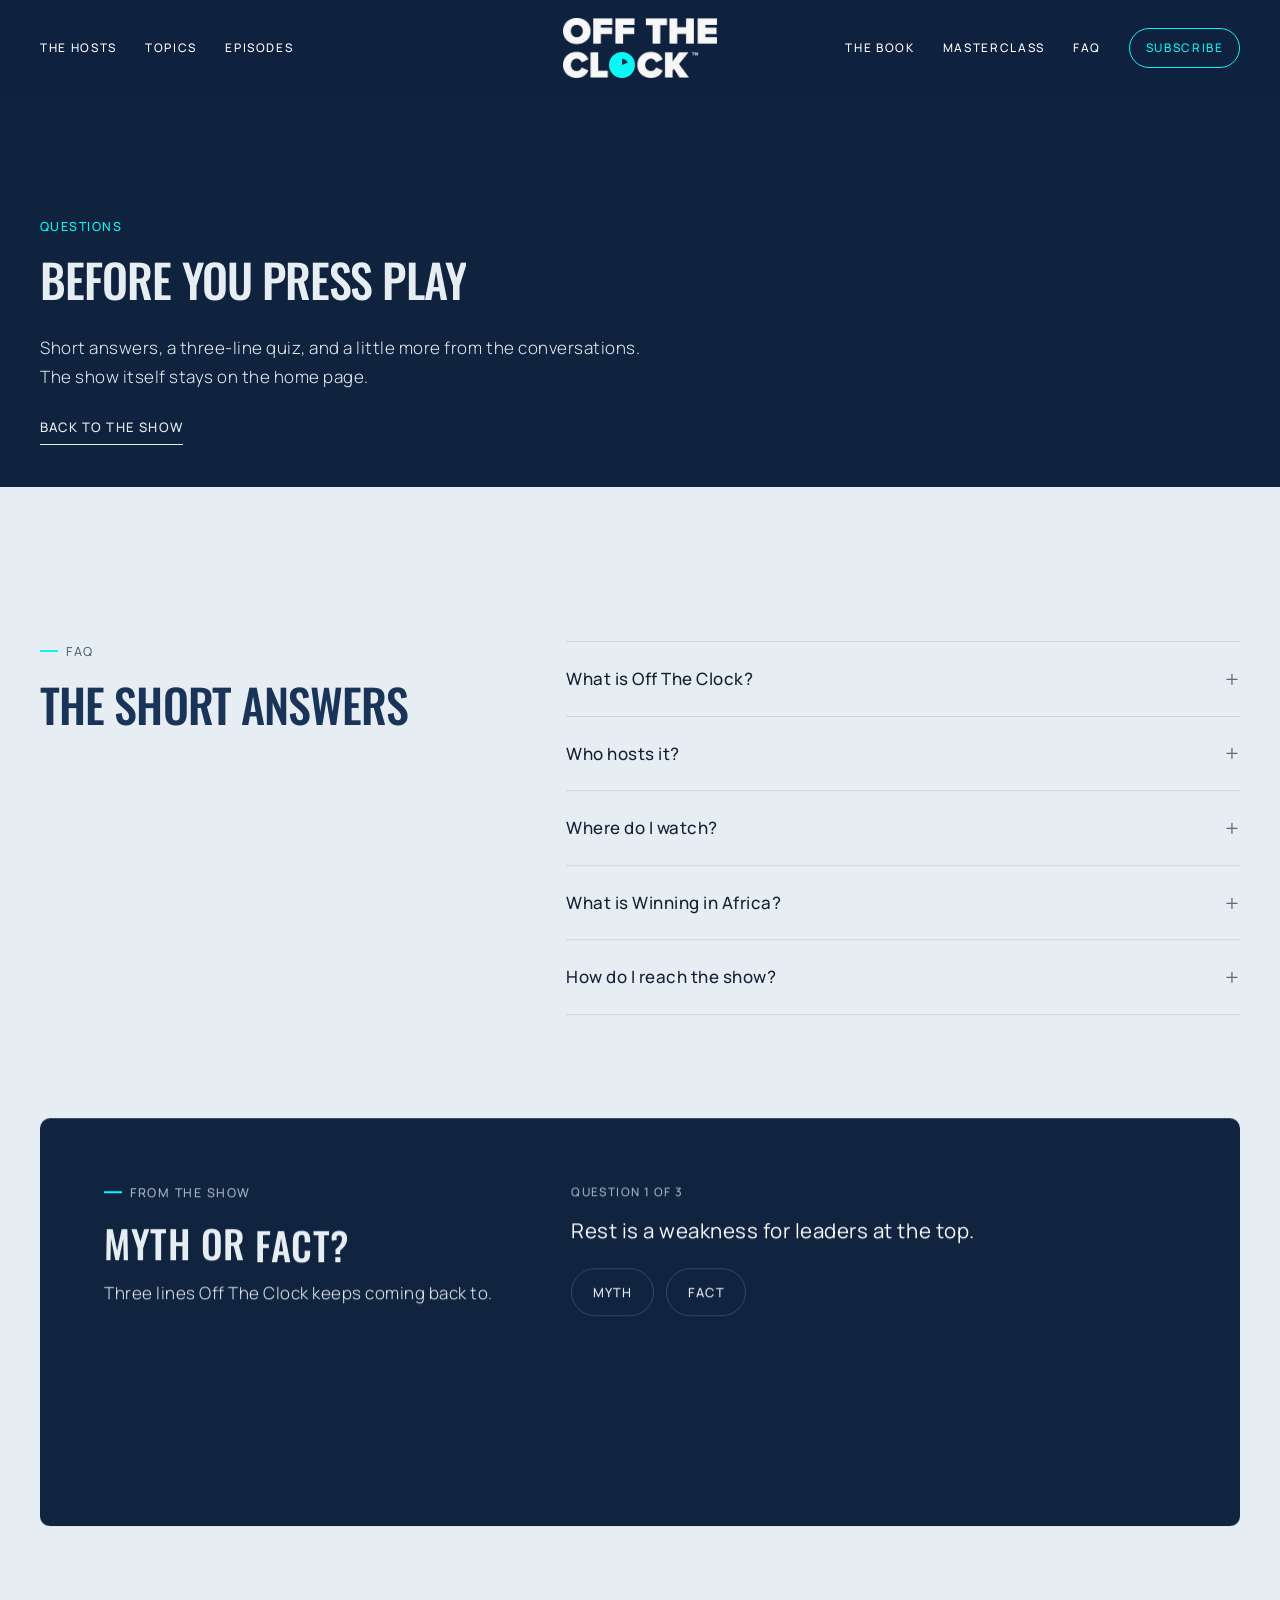
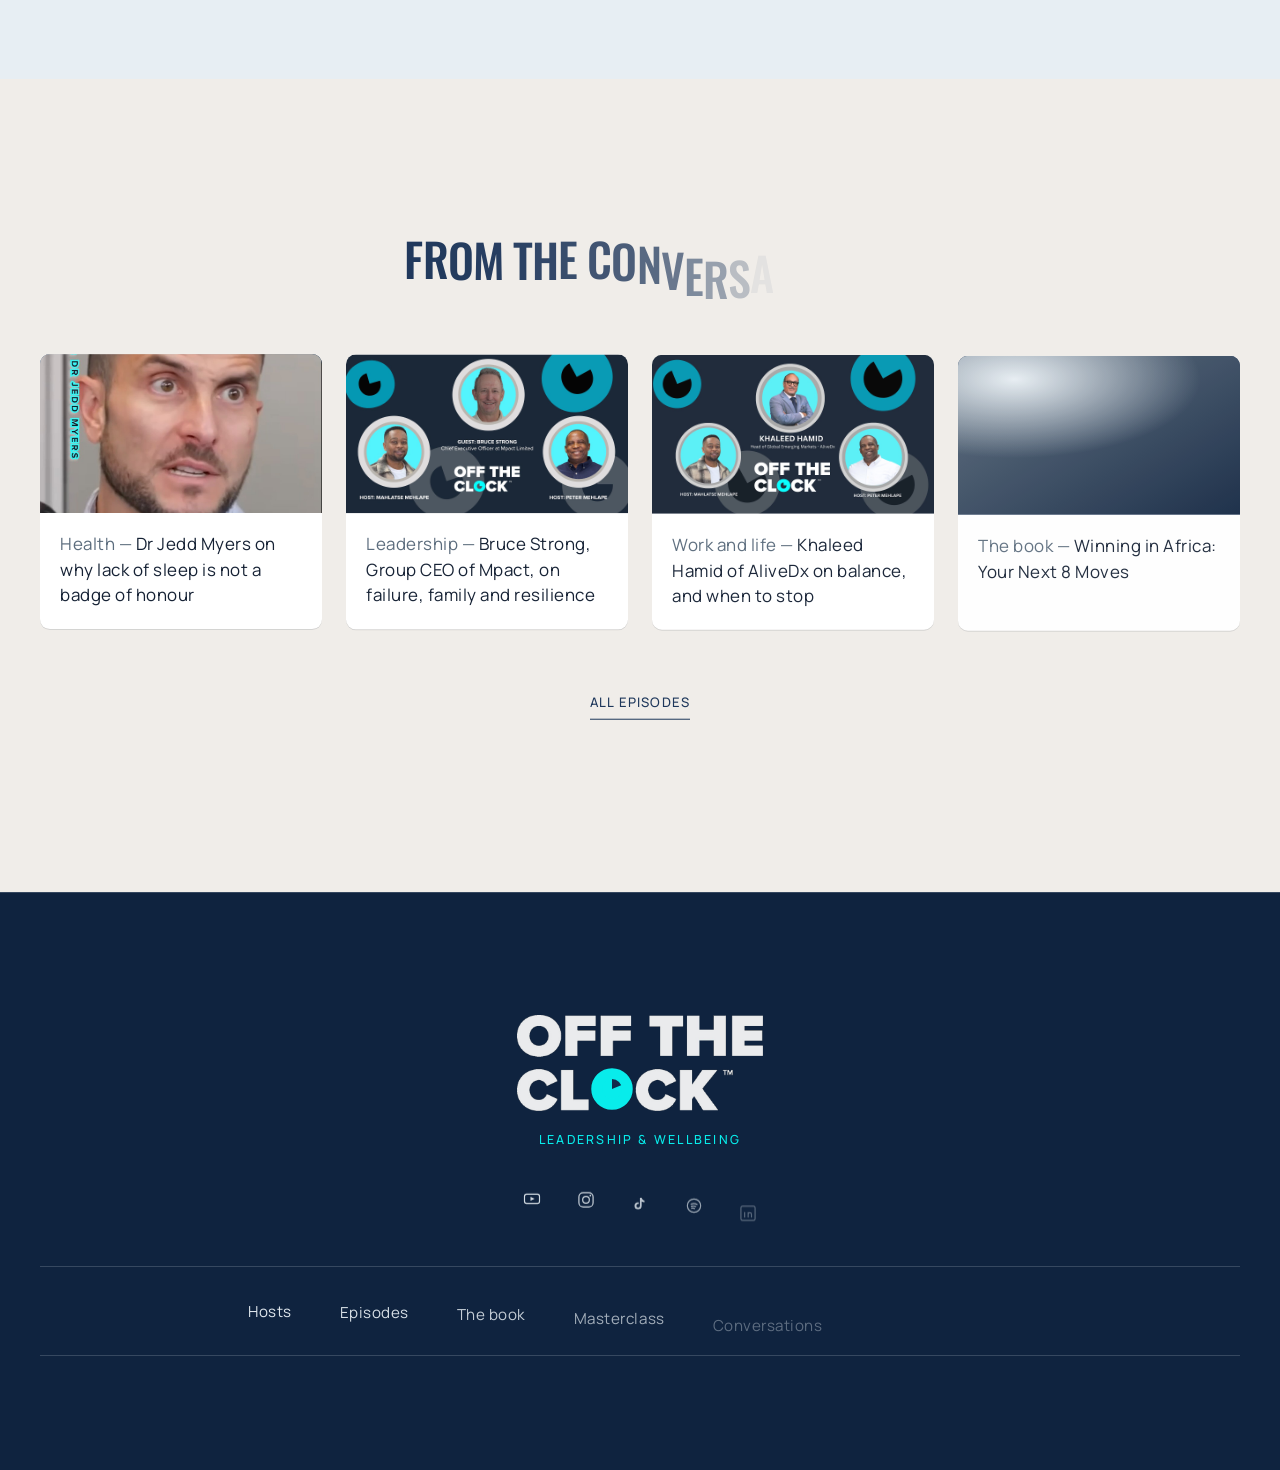
==== commit ade09fa0: "Marquee divides the page: podcast above, the book below - Podcast zone: hero, hosts, story, topics, " ====
--- a/faq.html
+++ b/faq.html
@@ -43,7 +43,7 @@
     <span class="brand"><img class="brand-logo" src="assets/logo-white.png" alt=""><svg class="brand__clock" viewBox="0 0 100 100" aria-hidden="true"><circle class="brand__face" cx="50" cy="50" r="25"/><path data-pie fill="url(#clock-dark)" d="M50 50 Z"/><circle cx="50" cy="50" r="34" fill="none" stroke-width="24"/></svg></span>
   </a>
   <nav class="hdr__nav hdr__nav--r" aria-label="Main menu, continued">
-    <a href="index.html#story">The book</a><a href="index.html#masterclass">Masterclass</a><a href="faq.html">FAQ</a>
+    <a href="index.html#book">The book</a><a href="index.html#masterclass">Masterclass</a><a href="faq.html">FAQ</a>
     <a class="hdr__cta" href="index.html#newsletter">Subscribe</a>
   </nav>
   <button class="hdr__burger" type="button" aria-expanded="false" aria-controls="drawer" data-menu-open>
@@ -65,7 +65,7 @@
       <a href="index.html#episodes">Conversations</a><a href="#faq">Questions</a><a href="https://www.youtube.com/watch?v=cLPuWvQ67SQ" target="_blank" rel="noopener">Latest episode</a>
     </details>
     <details><summary>The book</summary>
-      <a href="index.html#story">Winning in Africa</a>
+      <a href="index.html#book">Winning in Africa</a>
       <a href="index.html#masterclass">Winning in Africa Masterclass</a>
     </details>
     <details><summary>Contact</summary>
@@ -139,7 +139,7 @@
       <li class="jcard"><a href="https://www.instagram.com/offthe_clock/reel/DdowPD-CKSM/" target="_blank" rel="noopener"><div class="jcard__media"><div class="zoom"><div class="ph ph--photo"><img src="assets/ig/DdowPD-CKSM.jpg" alt="Off The Clock clip with Dr Jedd Myers." width="940" height="1666" style="object-position:center 30%" loading="lazy" decoding="async"></div></div></div><p><span>Health —</span> Dr Jedd Myers on why lack of sleep is not a badge of honour</p></a></li>
       <li class="jcard"><a href="https://www.youtube.com/watch?v=WjOFtzZcJiE" target="_blank" rel="noopener"><div class="jcard__media"><div class="zoom"><div class="ph ph--photo"><img src="assets/yt/WjOFtzZcJiE.jpg" alt="Off The Clock episode 71 with CEO Bruce Strong." width="1280" height="720" loading="lazy" decoding="async"></div></div></div><p><span>Leadership —</span> Bruce Strong, Group CEO of Mpact, on failure, family and resilience</p></a></li>
       <li class="jcard"><a href="https://www.youtube.com/watch?v=hV8DZCbesvo" target="_blank" rel="noopener"><div class="jcard__media"><div class="zoom"><div class="ph ph--photo"><img src="assets/yt/hV8DZCbesvo.jpg" alt="Off The Clock episode 62 with Khaled Hamed." width="1280" height="720" loading="lazy" decoding="async"></div></div></div><p><span>Work and life —</span> Khaleed Hamid of AliveDx on balance, and when to stop</p></a></li>
-      <li class="jcard"><a href="index.html#story"><div class="jcard__media"><div class="zoom"><div class="ph ph--photo"><img src="assets/winning-in-africa.jpg" alt="Cover of Winning in Africa by Peter Mehlape." width="1728" height="2304" style="object-position:center 12%" loading="lazy" decoding="async"></div></div></div><p><span>The book —</span> Winning in Africa: Your Next 8 Moves</p></a></li>
+      <li class="jcard"><a href="index.html#book"><div class="jcard__media"><div class="zoom"><div class="ph ph--photo"><img src="assets/winning-in-africa.jpg" alt="Cover of Winning in Africa by Peter Mehlape." width="1728" height="2304" style="object-position:center 12%" loading="lazy" decoding="async"></div></div></div><p><span>The book —</span> Winning in Africa: Your Next 8 Moves</p></a></li>
     </ul>
     <p class="center"><a class="tlink tlink--ink" href="https://www.youtube.com/@OffTheClock-ds3cf" target="_blank" rel="noopener">All episodes</a></p>
   </div>
@@ -163,7 +163,7 @@
     </ul>
   </div>
   <nav class="ftr__links wrap" aria-label="Footer" data-stagger>
-    <a href="index.html#hello">Hosts</a><a href="index.html#episodes">Episodes</a><a href="index.html#story">The book</a><a href="index.html#masterclass">Masterclass</a><a href="#journal">Conversations</a><a href="#faq">FAQ</a><a href="index.html#newsletter">Newsletter</a>
+    <a href="index.html#hello">Hosts</a><a href="index.html#episodes">Episodes</a><a href="index.html#book">The book</a><a href="index.html#masterclass">Masterclass</a><a href="#journal">Conversations</a><a href="#faq">FAQ</a><a href="index.html#newsletter">Newsletter</a>
   </nav>
   <div class="wrap ftr__base" data-fade>
     <p>Conversations here are for general reflection. They are not medical, legal or business advice.</p>
--- a/css/styles.css
+++ b/css/styles.css
@@ -371,7 +371,23 @@
 .principles strong { display: block; font-weight: 600; color: var(--charcoal); letter-spacing: .02em; }
 .principles em { font-style: normal; font-size: .92rem; color: var(--slate); }
 
-/* 04c masterclass */
+/* 10 book — the chapter below the marquee */
+.book { padding-block: var(--sec-pad); }
+.book__grid { display: grid; grid-template-columns: minmax(0, 5fr) minmax(0, 6fr); gap: clamp(36px, 7vw, 112px); align-items: center; }
+.book__cover { margin: 0; justify-self: center; width: min(100%, 420px); }
+.book__cover img { display: block; width: 100%; height: auto; border-radius: 4px 10px 10px 4px; box-shadow: 0 40px 80px -36px rgba(15, 35, 63, .55), 0 2px 0 rgba(15, 35, 63, .08); }
+.book__copy .h-display { margin-bottom: .25em; }
+.book__sub { font-family: var(--f-display); text-transform: uppercase; letter-spacing: .02em; font-size: clamp(1.1rem, 1.8vw, 1.45rem); line-height: 1.25; color: var(--slate-d); margin-bottom: 1.4em; }
+.book__copy > p { color: var(--slate); }
+.book__fwd { border-left: 2px solid var(--accent); padding-left: 14px; }
+.book__fwd strong { color: var(--slate-d); font-weight: 600; }
+.book__actions { display: flex; flex-wrap: wrap; align-items: center; gap: 16px 28px; margin-top: 28px; }
+@media (max-width: 760px) {
+  .book__grid { grid-template-columns: 1fr; }
+  .book__cover { width: min(72%, 300px); }
+}
+
+/* 11 masterclass */
 .masterclass { padding-block: clamp(64px, 9vw, 112px); text-align: center; }
 .masterclass__inner { max-width: 760px; margin-inline: auto; }
 .masterclass .h-display { margin-bottom: .7em; }
@@ -393,6 +409,7 @@
 .masterclass .btn--light:focus-visible::after { animation: none; opacity: 0; }
 
 /* 04b marquee */
+/* 09 marquee: the divider between the podcast (above) and the book (below) */
 .marquee { overflow: hidden; contain: paint; padding-block: clamp(36px, 6vw, 72px); border-block: 1px solid var(--line-dark); }
 .marquee__row { display: flex; width: max-content; }
 .marquee__set { display: flex; align-items: center; flex: none; }
@@ -424,7 +441,7 @@
 
 /* 06 quizzes */
 .quizzes { padding-block: var(--sec-pad); }
-.qgrid { list-style: none; margin: 0 0 clamp(56px, 8vw, 96px); padding: 0; display: grid; grid-template-columns: repeat(4, minmax(0, 1fr)); gap: clamp(14px, 2vw, 24px); }
+.qgrid { list-style: none; margin: 0 0 clamp(56px, 8vw, 96px); padding: 0; display: grid; grid-template-columns: repeat(3, minmax(0, 1fr)); gap: clamp(14px, 2vw, 24px); }
 .qcard { background: var(--white); border-radius: var(--radius); overflow: hidden; display: flex; flex-direction: column; transform-style: preserve-3d; box-shadow: 0 1px 0 var(--line-light); transition: box-shadow .4s; }
 .qcard:hover { box-shadow: 0 24px 50px -24px rgba(15,35,63,.35); }
 .qcard__media { position: relative; aspect-ratio: 16 / 9; overflow: hidden; }
@@ -554,7 +571,10 @@
   .hdr__nav a { font-size: .68rem; letter-spacing: .1em; }
 }
 @media (max-width: 1024px) {
-  .qgrid, .jgrid { grid-template-columns: repeat(2, minmax(0, 1fr)); }
+  .jgrid { grid-template-columns: repeat(2, minmax(0, 1fr)); }
+}
+@media (max-width: 760px) {
+  .qgrid { grid-template-columns: 1fr; }
 }
 @media (max-width: 760px) {
   :root { --hdr-h: 64px; --sec-pad: clamp(64px, 16vw, 96px); }
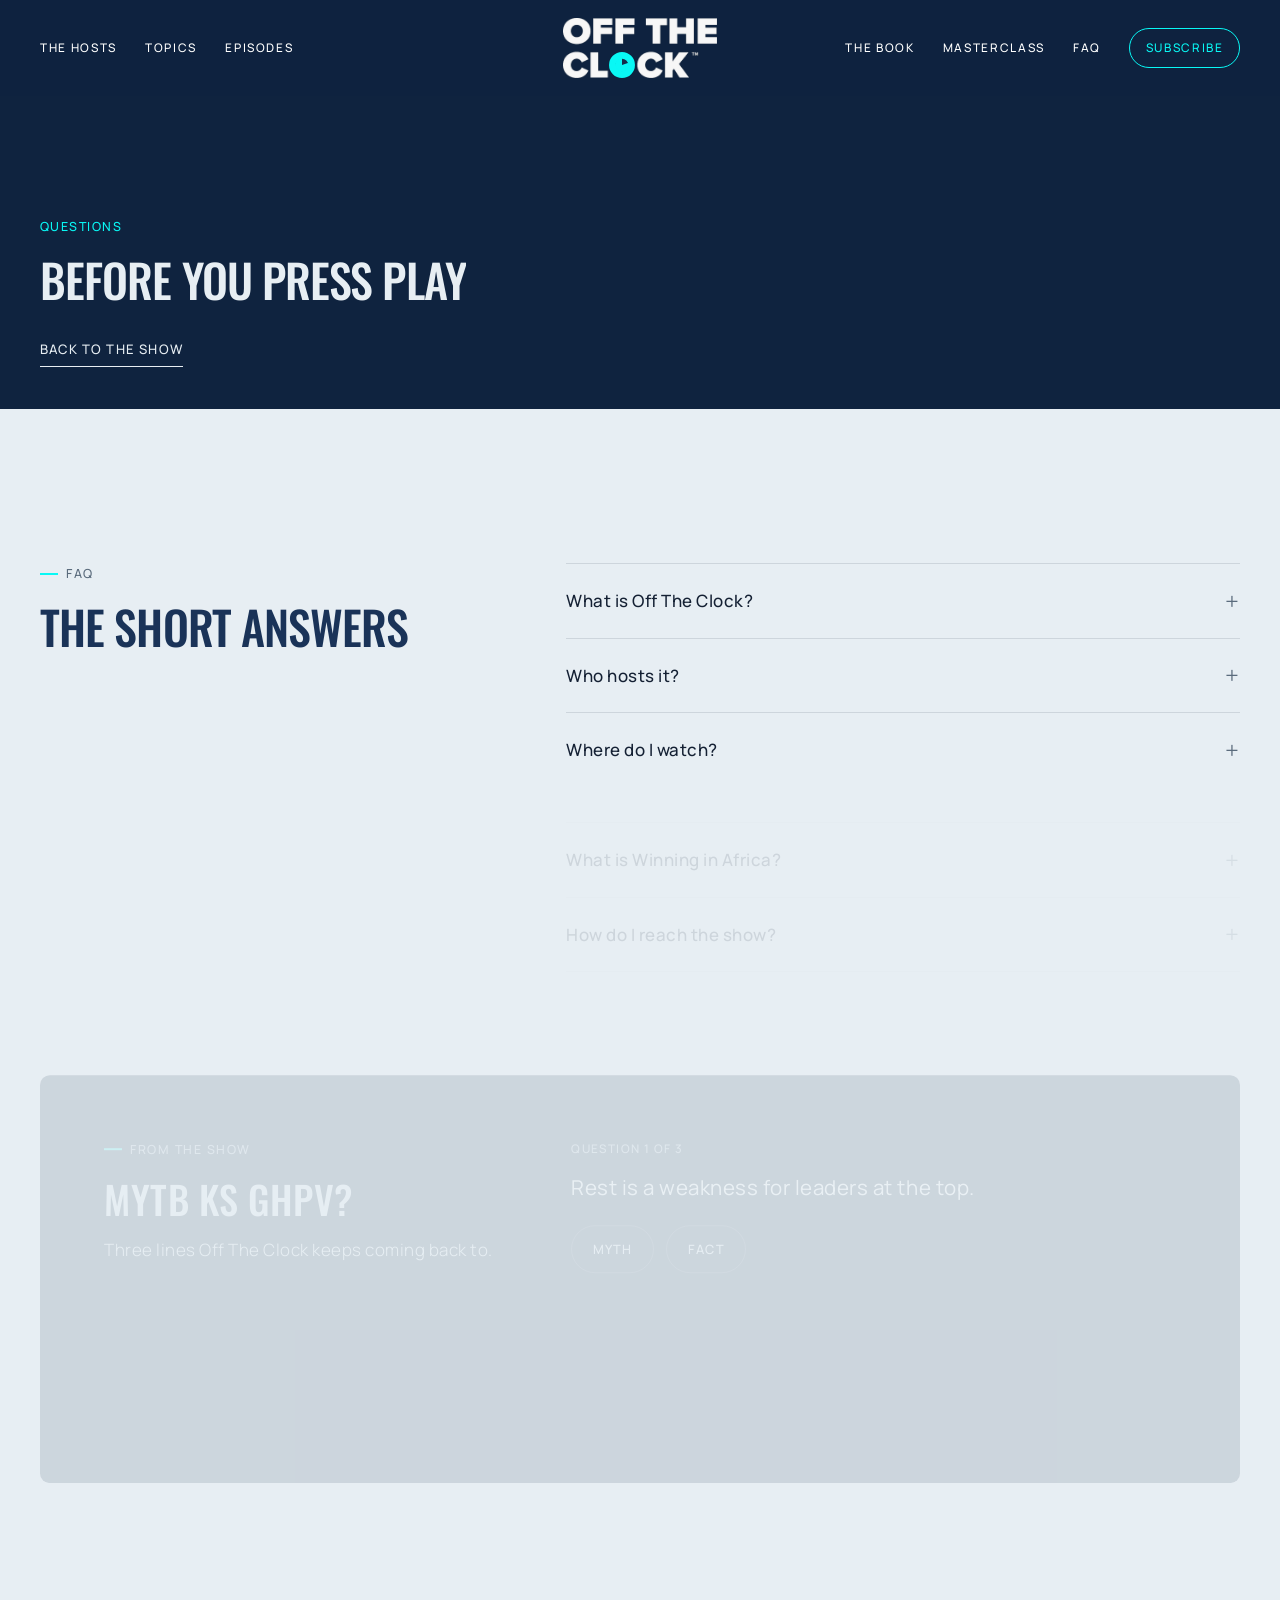
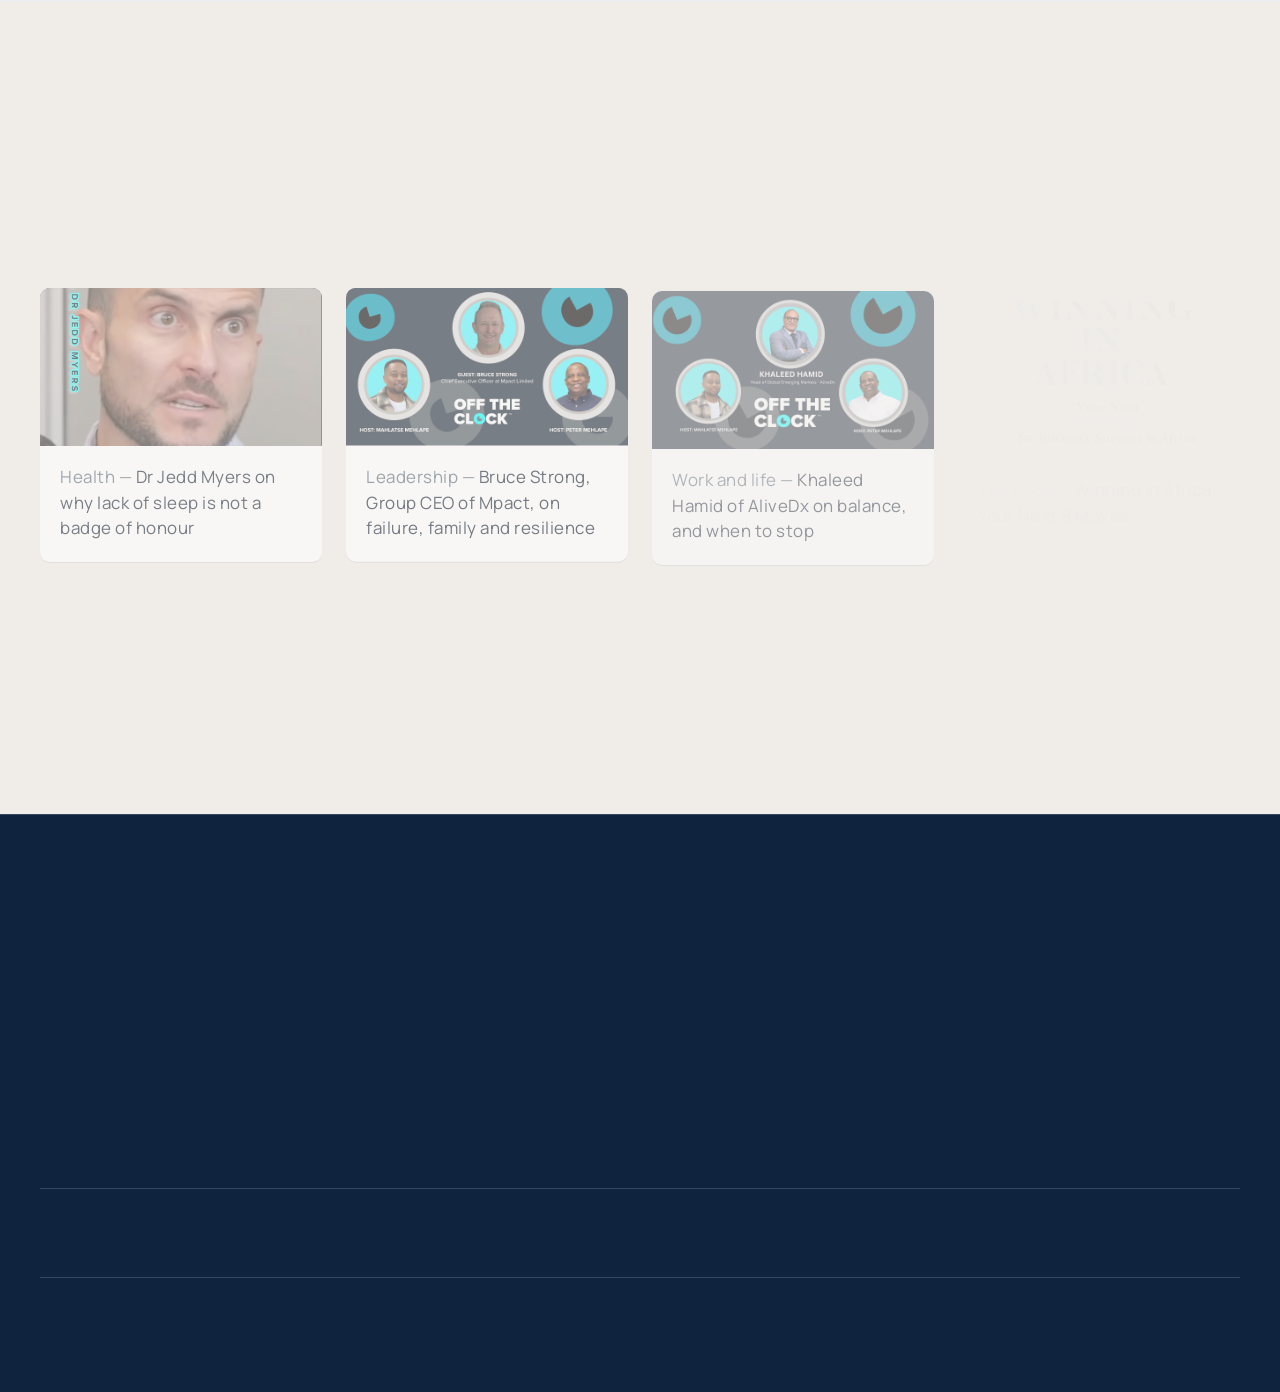
==== commit 2bae13c4: "FAQ: remove the intro sentence under the page heading Co-Authored-By: Claude Opus 5.5 <noreply@anthr" ====
--- a/faq.html
+++ b/faq.html
@@ -91,7 +91,6 @@
   <div class="wrap">
     <p class="eyebrow" data-fade>Questions</p>
     <h1 class="h-display" data-split>Before you press play</h1>
-    <p data-fade>Short answers, a three-line quiz, and a little more from the conversations. The show itself stays on the home page.</p>
     <p data-fade><a class="tlink" href="index.html">Back to the show</a></p>
   </div>
 </section>
--- a/css/styles.css
+++ b/css/styles.css
@@ -16,7 +16,10 @@
   --mist: #E7EEF3;         /* light section + text on dark */
   --paper: #F0EDE9;        /* cream, from the brand panels */
   --white: #FFFFFF;
-  --accent: #09F8F5;       /* brand cyan */
+  --accent: #09F8F5;
+  --yt: #FF0033;           /* YouTube red: YouTube marks + buttons only */
+  --ig: #D62976;           /* Instagram pink */
+  --ig-1: #FEDA75; --ig-2: #FA7E1E; --ig-4: #962FBF; --ig-5: #4F5BD5; /* Instagram gradient stops */       /* brand cyan */
   --warm: #78603A;         /* bronze for text on light; the brighter gold fails contrast */
   --muted: #A8B6C4;        /* secondary text on navy */
   --line-dark: rgba(231, 238, 243, .18);
@@ -217,6 +220,10 @@
   animation: loader-safety 0s linear 8s forwards; /* failsafe if JS stalls */
 }
 .loader__inner { display: grid; justify-items: center; gap: 18px; }
+/* The loader's own marks start hidden (decorative, aria-hidden; the loader removes itself at 5s if JS stalls).
+   Without this they painted, then vanished when the intro set its start state, then rose in: a visible flash. */
+.js .loader__mark, .js .loader__rule, .js .loader__word { opacity: 0; }
+.js .loader__mark img { aspect-ratio: 720 / 280; }
 .loader__mark img { width: min(320px, 72vw); height: auto; }
 .loader__rule { width: 120px; height: 1px; background: var(--accent); transform-origin: left; }
 .loader__word { font-family: var(--f-body); font-weight: 500; font-size: .74rem; letter-spacing: .2em; text-transform: uppercase; line-height: 1; opacity: .85; }
@@ -346,25 +353,24 @@
 .stats span { font-size: .78rem; letter-spacing: .08em; text-transform: uppercase; color: var(--muted); font-weight: 500; }
 .stats__word { font-size: clamp(1.15rem, 2.2vw, 1.65rem); letter-spacing: .06em; padding-top: .4em; }
 
-/* 04 story (pinned) */
-.story { background: var(--ink); }
-.story__stage { position: relative; height: 100svh; overflow: hidden; display: grid; place-items: center; contain: paint; }
-.story__media { position: absolute; inset: -8%; z-index: 0; } /* traps the veil; it must not paint over the card */
-.story__slide:not(:first-child) { opacity: 0; } /* JS crossfades them; static mode keeps slide 1 */
-.story__slide > img { width: 100%; height: 100%; }
-.story__veil { position: absolute; inset: -6%; z-index: 3; opacity: 0; pointer-events: none; overflow: hidden; }
-.story__veil img {
-  position: absolute; left: 50%; top: 50%; width: 16%; height: 16%; max-width: none;
-  object-fit: cover; filter: blur(2px); transform: translate(-50%, -50%) scale(8);
-}
-.story__shade { position: absolute; inset: 0; z-index: 1; background: var(--shade); opacity: .25; }
-.story__card {
-  position: relative; z-index: 2; width: min(100% - 2 * var(--gutter), 620px); max-height: calc(100svh - 120px); overflow: hidden;
-  background: var(--white); padding: clamp(28px, 5vw, 56px); color: var(--charcoal);
-  box-shadow: 0 18px 36px -24px rgba(0,0,0,.4);
-}
-.story__card .h-display { font-size: clamp(1.6rem, 3vw, 2.5rem); }
-.story__card > p { color: var(--slate); }
+/* 04 story — plain section, text only */
+.story { padding-block: var(--sec-pad); overflow: hidden; }
+.story__bg { position: absolute; inset: 0; overflow: hidden; }
+.story__bg img {
+  position: absolute; left: 50%; top: 50%; width: 18%; height: 18%; max-width: none; margin: 0;
+  object-fit: cover; filter: blur(2px); transform: translate(-50%, -50%) scale(7);
+}
+.story__shade { position: absolute; inset: 0; background: linear-gradient(180deg, rgba(15,35,63,.55), rgba(15,35,63,.74)); }
+.story__grid { position: relative; z-index: 2; }
+.story__grid { display: grid; grid-template-columns: minmax(0, 5fr) minmax(0, 6fr); gap: clamp(32px, 7vw, 112px); align-items: start; }
+.story .h-display { font-size: clamp(2.2rem, 4.6vw, 4rem); }
+.story__lead { color: var(--muted); font-size: clamp(1.05rem, 1rem + .3vw, 1.25rem); line-height: 1.6; max-width: 30em; }
+.story .principles { margin: 0; }
+.story .principles li { border-top-color: var(--line-dark); padding: clamp(20px, 2.4vw, 30px) 0; }
+.story .principles li:last-child { border-bottom: 1px solid var(--line-dark); }
+.story .principles span { color: var(--accent); box-shadow: none; }
+.story .principles strong { color: var(--white); font-family: var(--f-display); text-transform: uppercase; font-weight: 500; font-size: clamp(1.3rem, 2vw, 1.7rem); letter-spacing: .01em; }
+.story .principles em { color: var(--muted); font-size: 1rem; }
 .principles { list-style: none; margin: 24px 0 0; padding: 0; display: grid; gap: 4px; }
 .principles li { display: grid; grid-template-columns: 44px 1fr; gap: 12px; padding: 14px 0; border-top: 1px solid var(--line-light); }
 .principles span { font-family: var(--f-display); color: var(--ink); font-size: 1rem; padding-top: 2px; box-shadow: inset 0 -2px 0 var(--accent); }
@@ -490,6 +496,37 @@
 .jcard__media { position: relative; aspect-ratio: 16 / 9; overflow: hidden; }
 .jcard--reel .jcard__media { aspect-ratio: 4 / 5; }
 .jcard--reel .ph > img { object-position: center 36%; }
+/* Text effects used by data-reveal="type" / "highlight" */
+.has-caret::after { content: ""; display: inline-block; width: .08em; height: .9em; margin-left: .06em; vertical-align: -.08em; background: var(--accent); animation: caret 1s steps(1) infinite; }
+@keyframes caret { 50% { opacity: 0; } }
+.hl { background-image: linear-gradient(transparent 58%, rgba(9, 248, 245, .28) 58%, rgba(9, 248, 245, .28) 92%, transparent 92%); background-repeat: no-repeat; background-size: 0% 100%; -webkit-box-decoration-break: clone; box-decoration-break: clone; }
+.section--mist .hl, .section--paper .hl { background-image: linear-gradient(transparent 58%, rgba(9, 248, 245, .45) 58%, rgba(9, 248, 245, .45) 92%, transparent 92%); }
+.static .hl { background-size: 100% 100%; }
+.static .has-caret::after { display: none; }
+
+/* Platform bars + marks: YouTube and Instagram are named and branded, not implied */
+.pf { display: flex; flex-wrap: wrap; align-items: center; justify-content: space-between; gap: 16px 24px; padding: 18px 22px; margin: 0 0 clamp(24px, 3vw, 36px); background: var(--white); border-radius: var(--radius); box-shadow: 0 1px 0 var(--line-light); }
+.pf--yt { border-left: 4px solid var(--yt); }
+.pf--ig { border-left: 4px solid var(--ig); }
+.pf__id { display: inline-flex; align-items: center; gap: 14px; }
+.pf__id strong { display: block; font-family: var(--f-display); text-transform: uppercase; font-weight: 500; font-size: 1.35rem; line-height: 1.1; color: var(--charcoal); letter-spacing: .01em; }
+.pf__id em { font-style: normal; font-size: .88rem; color: var(--slate); }
+.pf__yt { width: 46px; height: auto; fill: var(--yt); flex: none; }
+.pf__ig { width: 40px; height: 40px; flex: none; }
+.pf__btn { color: var(--white); gap: .6em; }
+.pf__btn svg { width: 14px; height: 14px; fill: currentColor; }
+.pf__btn--yt { background: var(--yt); }
+.pf__btn--yt:hover { background: var(--charcoal); color: var(--white); }
+.pf__btn--ig { background: linear-gradient(45deg, var(--ig-1), var(--ig-2) 30%, var(--ig) 60%, var(--ig-4) 85%, var(--ig-5)); }
+.pf__btn--ig:hover { filter: brightness(1.08); color: var(--white); }
+.pf__play { position: absolute; z-index: 2; left: 50%; top: 50%; translate: -50% -50%; pointer-events: none; filter: drop-shadow(0 6px 14px rgba(0,0,0,.35)); transition: scale .4s var(--ease-out); }
+.pf__play .pf__yt { width: 68px; }
+.qcard:hover .pf__play { scale: 1.1; }
+.pf__reel { position: absolute; z-index: 2; top: 10px; left: 10px; display: inline-flex; align-items: center; gap: 6px; padding: 4px 10px 4px 4px; border-radius: 999px; background: rgba(15,35,63,.72); color: var(--white); font-size: .7rem; font-weight: 600; letter-spacing: .08em; text-transform: uppercase; pointer-events: none; }
+.pf__reel .pf__ig { width: 22px; height: 22px; }
+.ig-head .pf { margin-bottom: 14px; }
+.ig-head { max-width: none !important; }
+.ig-head .sec-head__lead { max-width: 40em; }
 .ig-head { margin: 0 0 clamp(24px, 4vw, 40px); max-width: 40em; }
 .ig-head .eyebrow { margin-bottom: 12px; }
 .jcard a:hover .zoom { transform: scale(1.06); }
@@ -602,6 +639,7 @@
   }
   .topics__viewport::-webkit-scrollbar { display: none; }
   .topics__progress { display: none; }
+  .story__grid,
   .hello__grid, .faq__grid, .tryquiz { grid-template-columns: 1fr; }
   .hello__copy p { text-align: left; }
   .stats { display: block; padding: 8px 0; }
@@ -610,14 +648,6 @@
   .stats span { font-size: 1rem; letter-spacing: .01em; text-transform: none; line-height: 1.4; color: var(--mist); }
   .tcard { scroll-snap-align: start; width: 84vw; height: min(58svh, 480px); border-radius: 18px; }
   .topics__head { flex-direction: column; gap: 0; }
-  .story__stage { height: auto; min-height: 100svh; padding: 88px 0 64px; }
-  .story__slide > img {
-    position: absolute; left: 50%; top: 50%; width: 16%; height: 16%; max-width: none;
-    filter: blur(2.25px); transform: translate(-50%, -50%) scale(8);
-  }
-  .story__veil { display: none; }
-  .story__card { padding: 28px 22px; max-height: none; overflow: visible; border-radius: 18px; }
-  .story__card > p { font-size: 1rem; line-height: 1.6; }
   .principles li { padding: 12px 0; grid-template-columns: 36px 1fr; }
   .principles em { font-size: .95rem; line-height: 1.5; }
   .qcard, .jcard a, .tryquiz { border-radius: 16px; }
@@ -637,8 +667,6 @@
   .tcard:active, .qcard:active, .jcard a:active { transform: scale(.985); }
 }
 @media (max-height: 760px) and (min-width: 761px) {
-  .story__card { padding: 22px 28px; max-height: calc(100svh - 80px); overflow: auto; }
-  .story__card .h-display { font-size: 1.7rem; margin-bottom: .35em; }
   .principles li { padding: 8px 0; }
 }
 @media (max-width: 560px) {
@@ -650,12 +678,6 @@
 .static .loader { display: none !important; }
 .static .hero__cue svg { animation: none; }
 .static .masterclass .btn--light::after { animation: none; opacity: 0; }
-.static .story__stage { height: auto; min-height: 100svh; padding-block: 120px; }
-.static .story__slide > img {
-  position: absolute; left: 50%; top: 50%; width: 16%; height: 16%; max-width: none;
-  filter: blur(2.25px); transform: translate(-50%, -50%) scale(8);
-}
-.static .story__veil { display: none; }
 .static .topics__stage { height: auto; min-height: 0; padding-block: var(--sec-pad); }
 .static .topics__viewport { overflow-x: auto; scroll-snap-type: x mandatory; -webkit-overflow-scrolling: touch; padding-bottom: 12px; }
 .static .tcard { scroll-snap-align: start; }
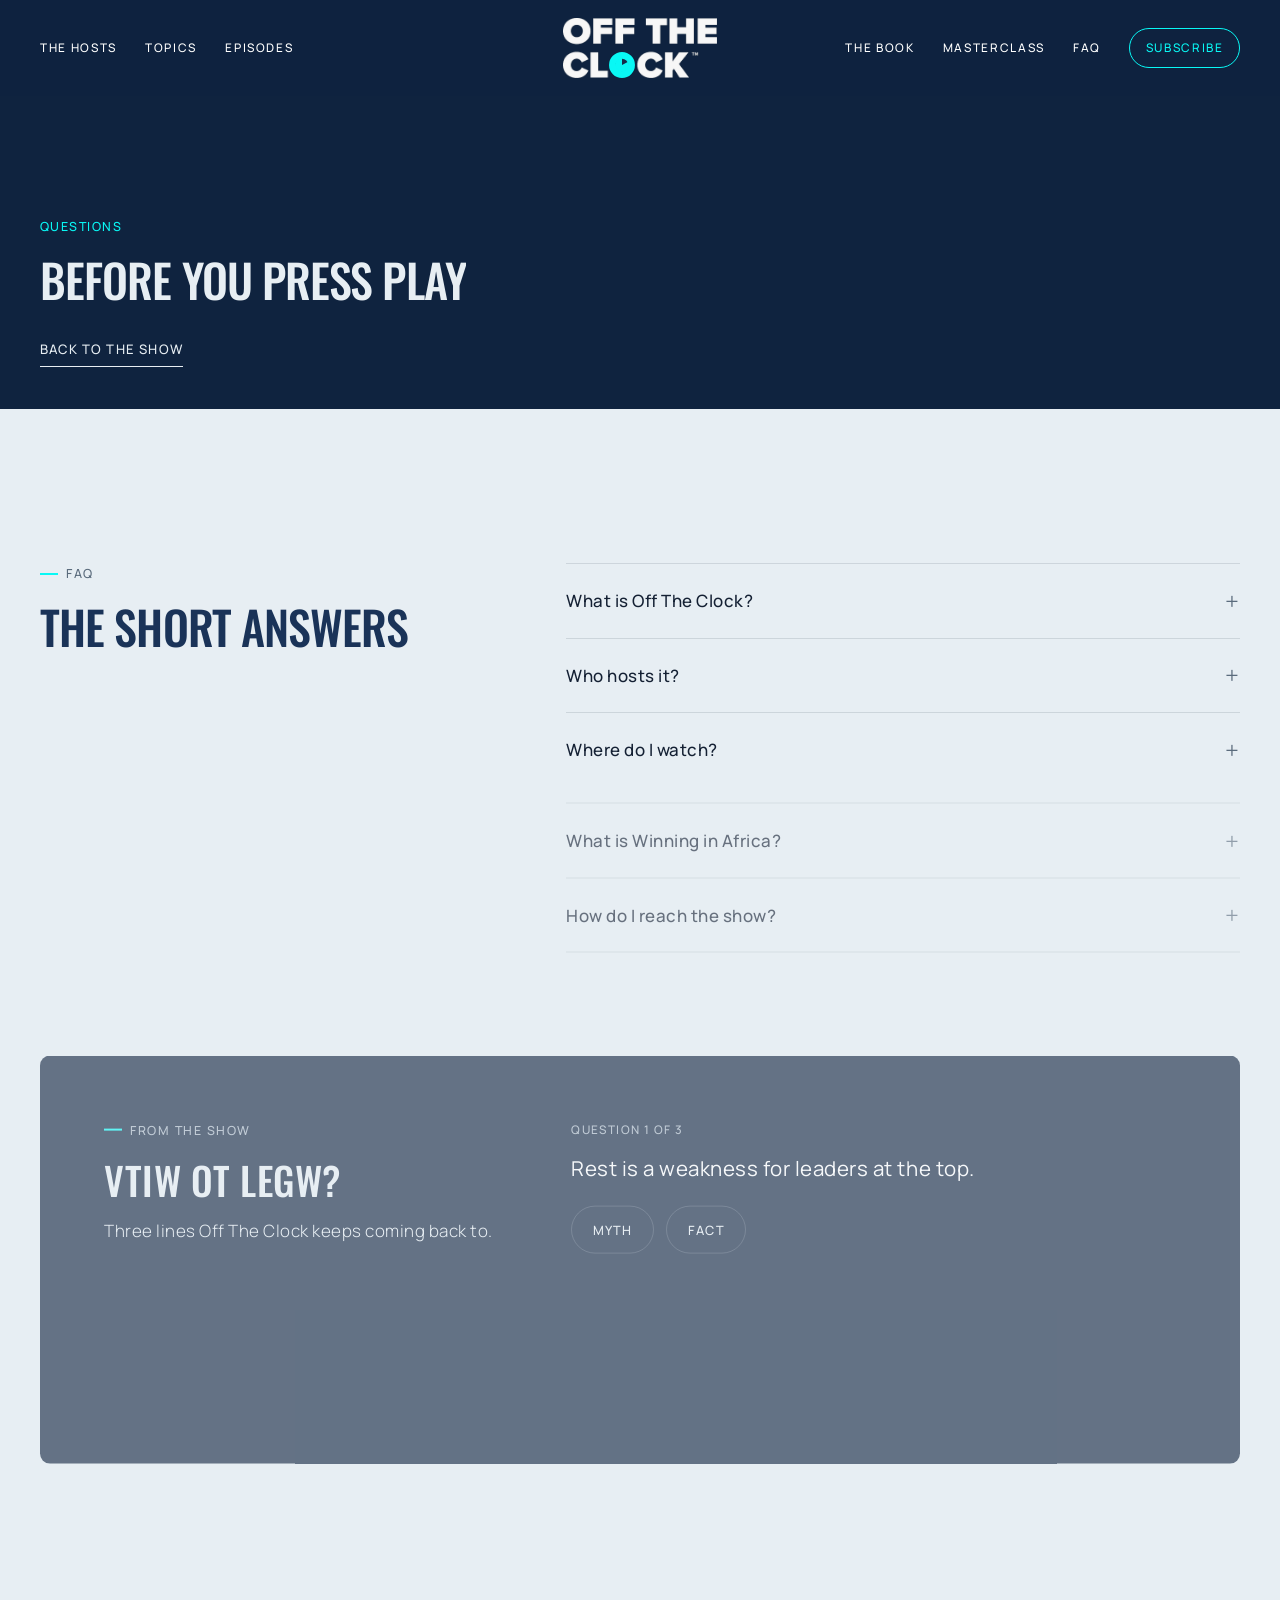
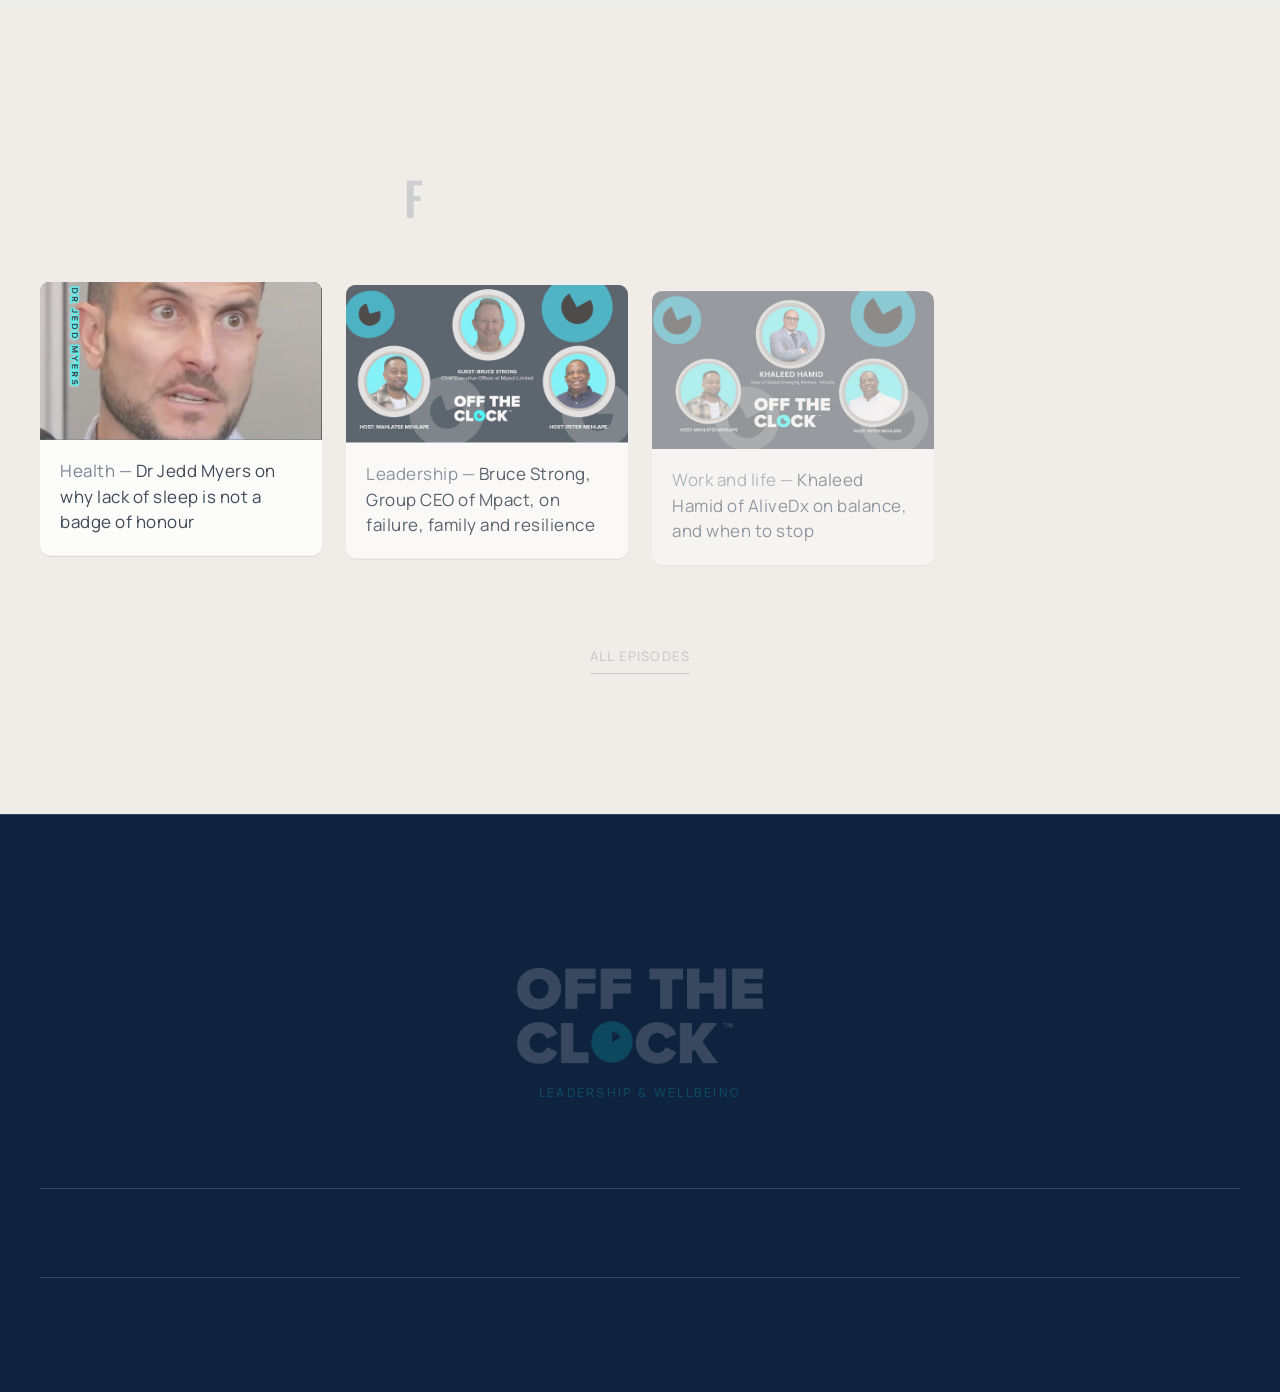
==== commit c5f24541: "FAQ: rewrite the search and share descriptions Co-Authored-By: Claude Opus 5.5 <noreply@anthropic.co" ====
--- a/faq.html
+++ b/faq.html
@@ -4,12 +4,12 @@
   <meta charset="utf-8">
   <meta name="viewport" content="width=device-width, initial-scale=1, viewport-fit=cover">
   <title>Questions — Off The Clock</title>
-  <meta name="description" content="Short answers about Off The Clock, a three-line quiz from the show, and more from the conversations.">
+  <meta name="description" content="Questions about Off The Clock, the leadership and wellbeing podcast: who hosts it, where to watch, and a myth-or-fact from the show.">
   <meta name="theme-color" content="#0F233F">
   <link rel="icon" href="assets/favicon.png" type="image/png">
   <link rel="apple-touch-icon" href="assets/apple-touch-icon.png">
   <meta property="og:title" content="Questions — Off The Clock">
-  <meta property="og:description" content="Short answers, a three-line quiz, and more from the conversations.">
+  <meta property="og:description" content="Before you press play: questions about Off The Clock, and a myth-or-fact from the show.">
   <meta property="og:type" content="website">
   <meta property="og:image" content="assets/hero-poster.jpg">
   <meta property="og:image:alt" content="Winning in Africa, the book by Peter Mehlape.">
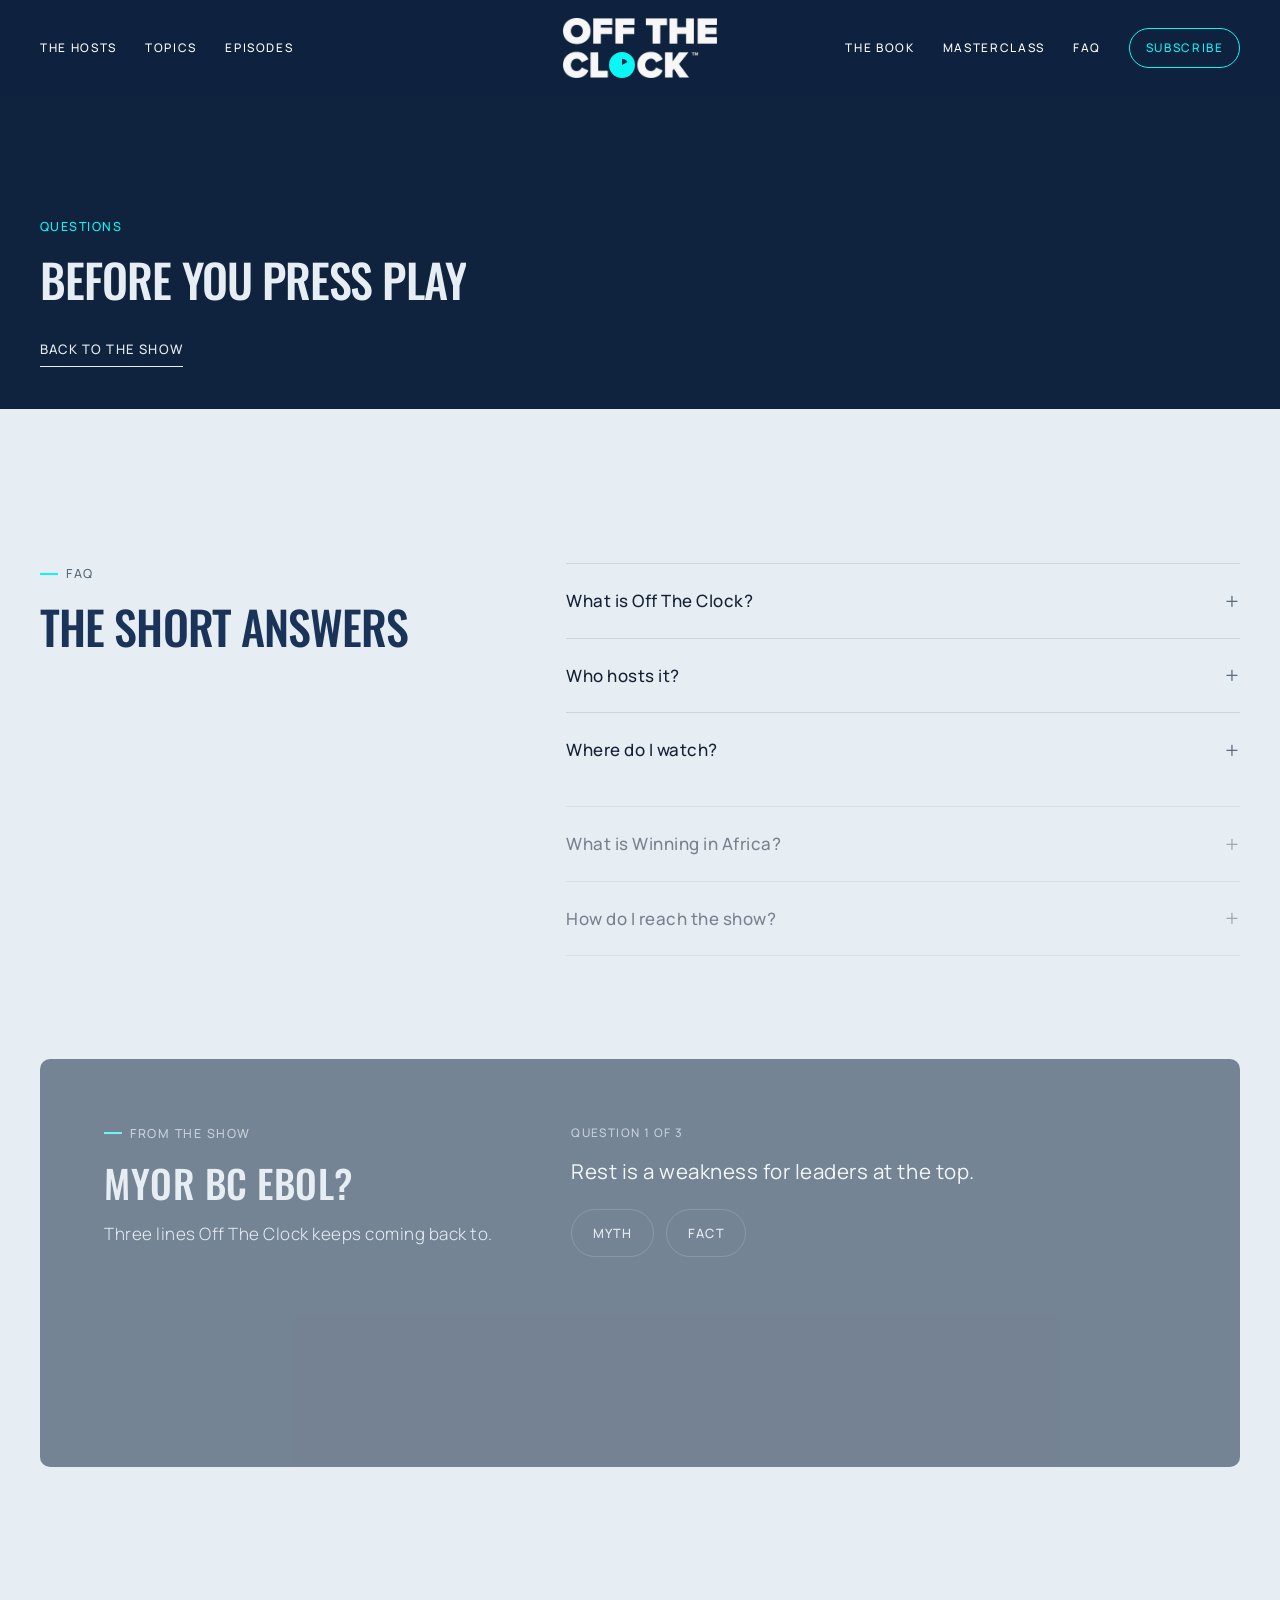
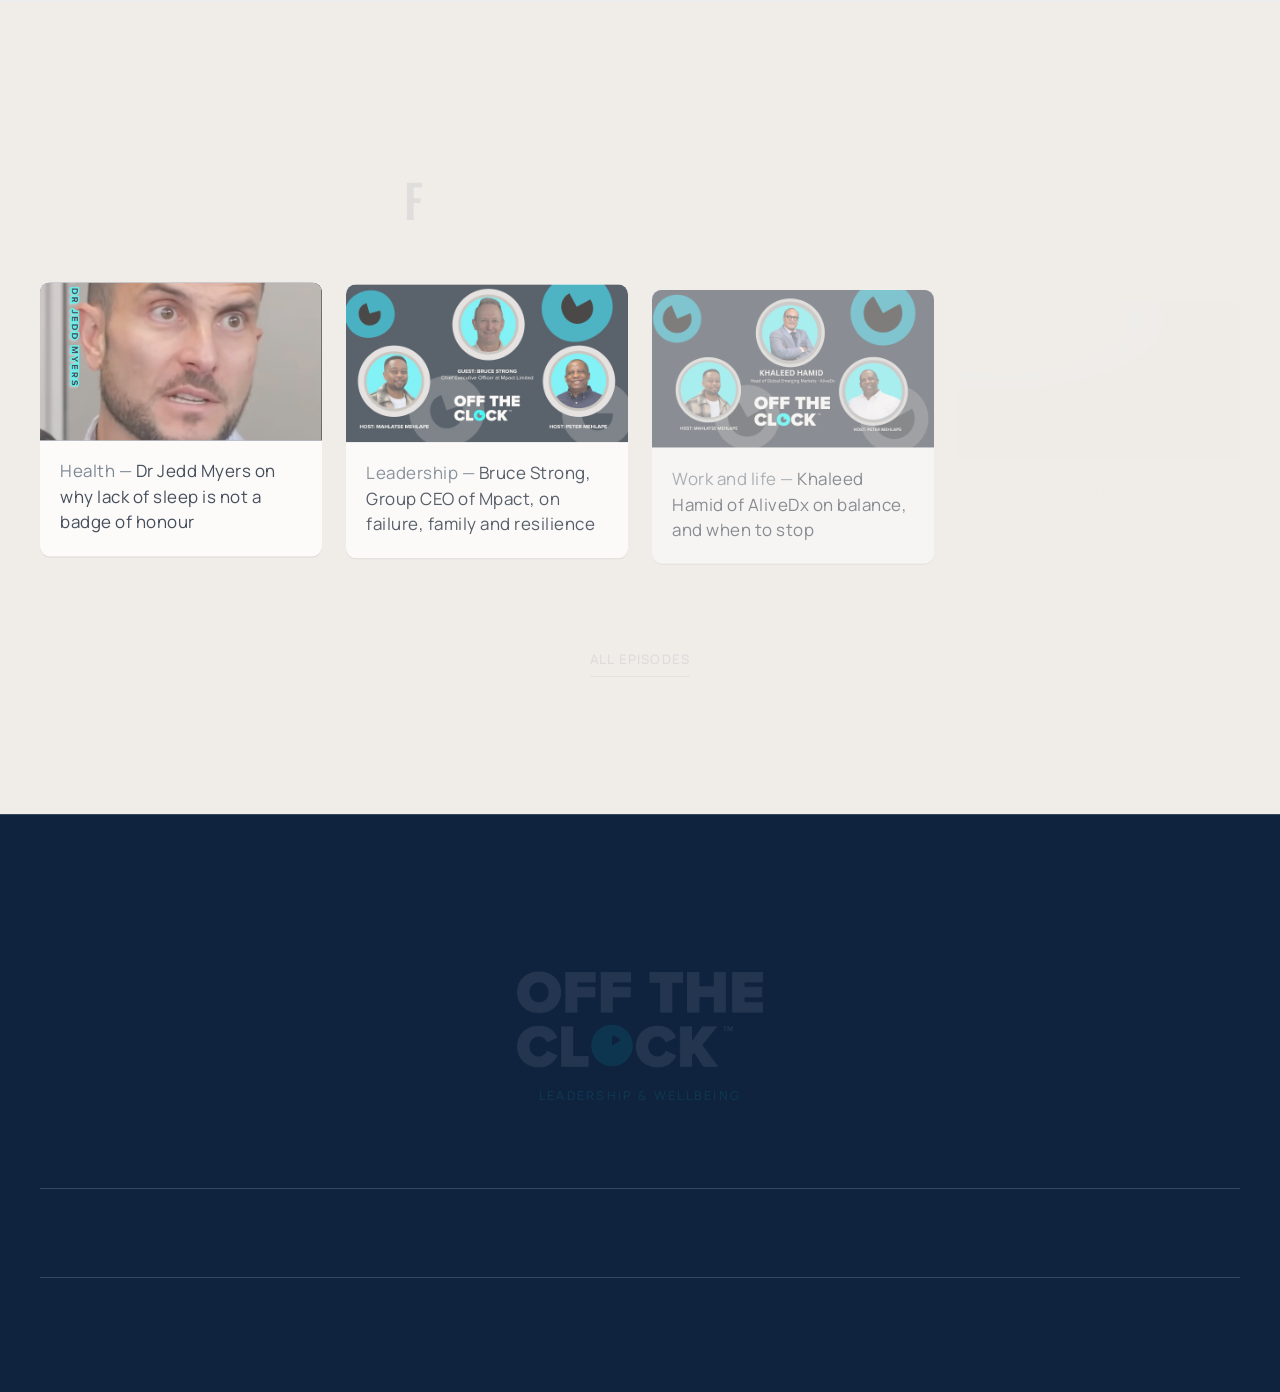
==== commit 2315dd46: "Name Tshepiso as the third host Hosts copy, quiz answer, FAQ, meta description and JSON-LD authors n" ====
--- a/faq.html
+++ b/faq.html
@@ -106,7 +106,7 @@
     </header>
     <div class="faq__list">
       <details data-fade><summary>What is Off The Clock?</summary><p>A leadership and wellbeing podcast. It was founded to demystify the CEO and talk about executive rest, stress and the person behind the title — not strategy decks.</p></details>
-      <details data-fade><summary>Who hosts it?</summary><p>Peter Mehlape, his son Mahlatse Mehlape, and his daughter. Peter is also the author of Winning in Africa.</p></details>
+      <details data-fade><summary>Who hosts it?</summary><p>Peter Mehlape, his son Mahlatse Mehlape, and his daughter Tshepiso Mehlape. Peter is also the author of Winning in Africa.</p></details>
       <details data-fade><summary>Where do I watch?</summary><p>On the <a href="https://www.youtube.com/@OffTheClock-ds3cf" target="_blank" rel="noopener">Off The Clock YouTube channel</a>. The latest episodes are linked from the home page. New conversations are announced with the newsletter.</p></details>
       <details data-fade><summary>What is Winning in Africa?</summary><p>Peter’s book: Your Next 8 Moves for Business Success in Africa. The foreword is by Shameel Joosub, Vodacom group CEO.</p></details>
       <details data-fade><summary>How do I reach the show?</summary><p>Peter is on LinkedIn. That is the public door for now — there is no separate inbox on this page yet.</p></details>
--- a/css/styles.css
+++ b/css/styles.css
@@ -496,13 +496,9 @@
 .jcard__media { position: relative; aspect-ratio: 16 / 9; overflow: hidden; }
 .jcard--reel .jcard__media { aspect-ratio: 4 / 5; }
 .jcard--reel .ph > img { object-position: center 36%; }
-/* Text effects used by data-reveal="type" / "highlight" */
+/* Text effect used by data-reveal="type" */
 .has-caret::after { content: ""; display: inline-block; width: .08em; height: .9em; margin-left: .06em; vertical-align: -.08em; background: var(--accent); animation: caret 1s steps(1) infinite; }
 @keyframes caret { 50% { opacity: 0; } }
-.hl { background-image: linear-gradient(transparent 58%, rgba(9, 248, 245, .28) 58%, rgba(9, 248, 245, .28) 92%, transparent 92%); background-repeat: no-repeat; background-size: 0% 100%; -webkit-box-decoration-break: clone; box-decoration-break: clone; }
-.section--mist .hl, .section--paper .hl { background-image: linear-gradient(transparent 58%, rgba(9, 248, 245, .45) 58%, rgba(9, 248, 245, .45) 92%, transparent 92%); }
-.static .hl { background-size: 100% 100%; }
-.static .has-caret::after { display: none; }
 
 /* Platform bars + marks: YouTube and Instagram are named and branded, not implied */
 .pf { display: flex; flex-wrap: wrap; align-items: center; justify-content: space-between; gap: 16px 24px; padding: 18px 22px; margin: 0 0 clamp(24px, 3vw, 36px); background: var(--white); border-radius: var(--radius); box-shadow: 0 1px 0 var(--line-light); }
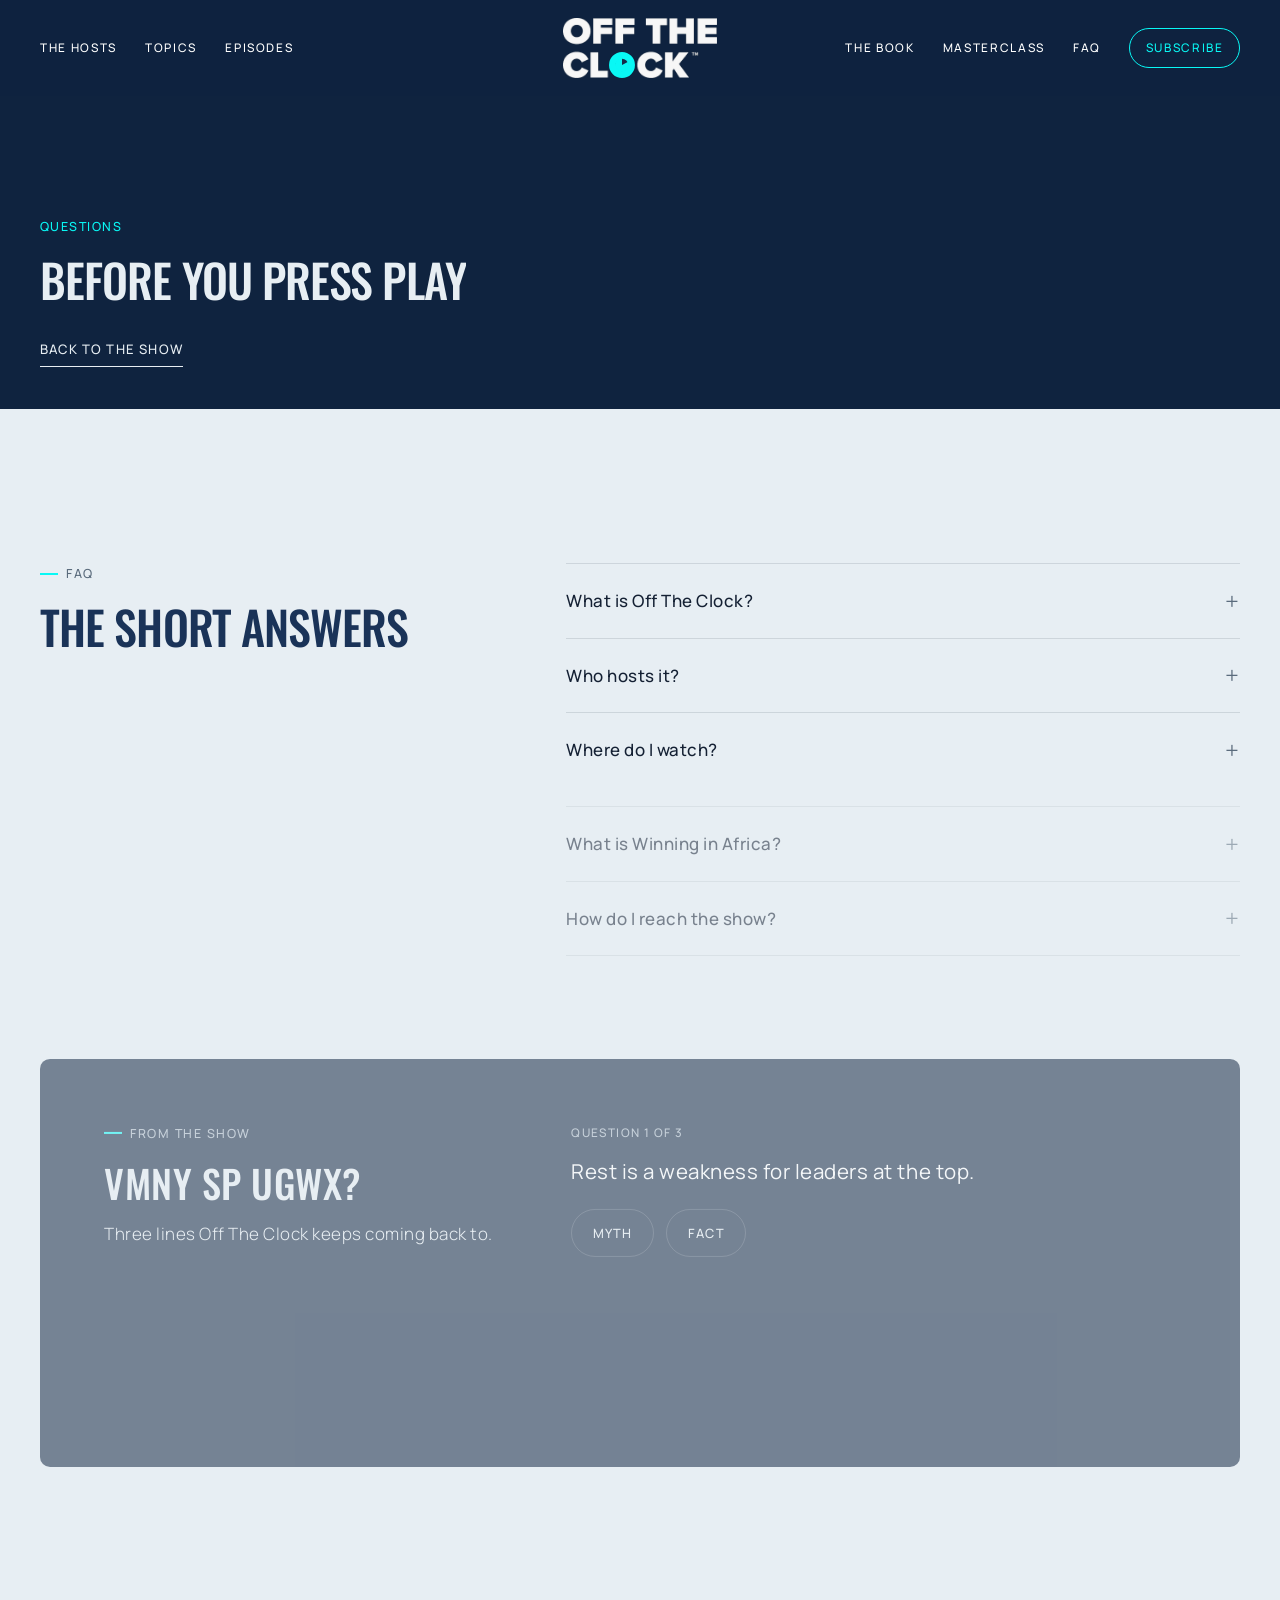
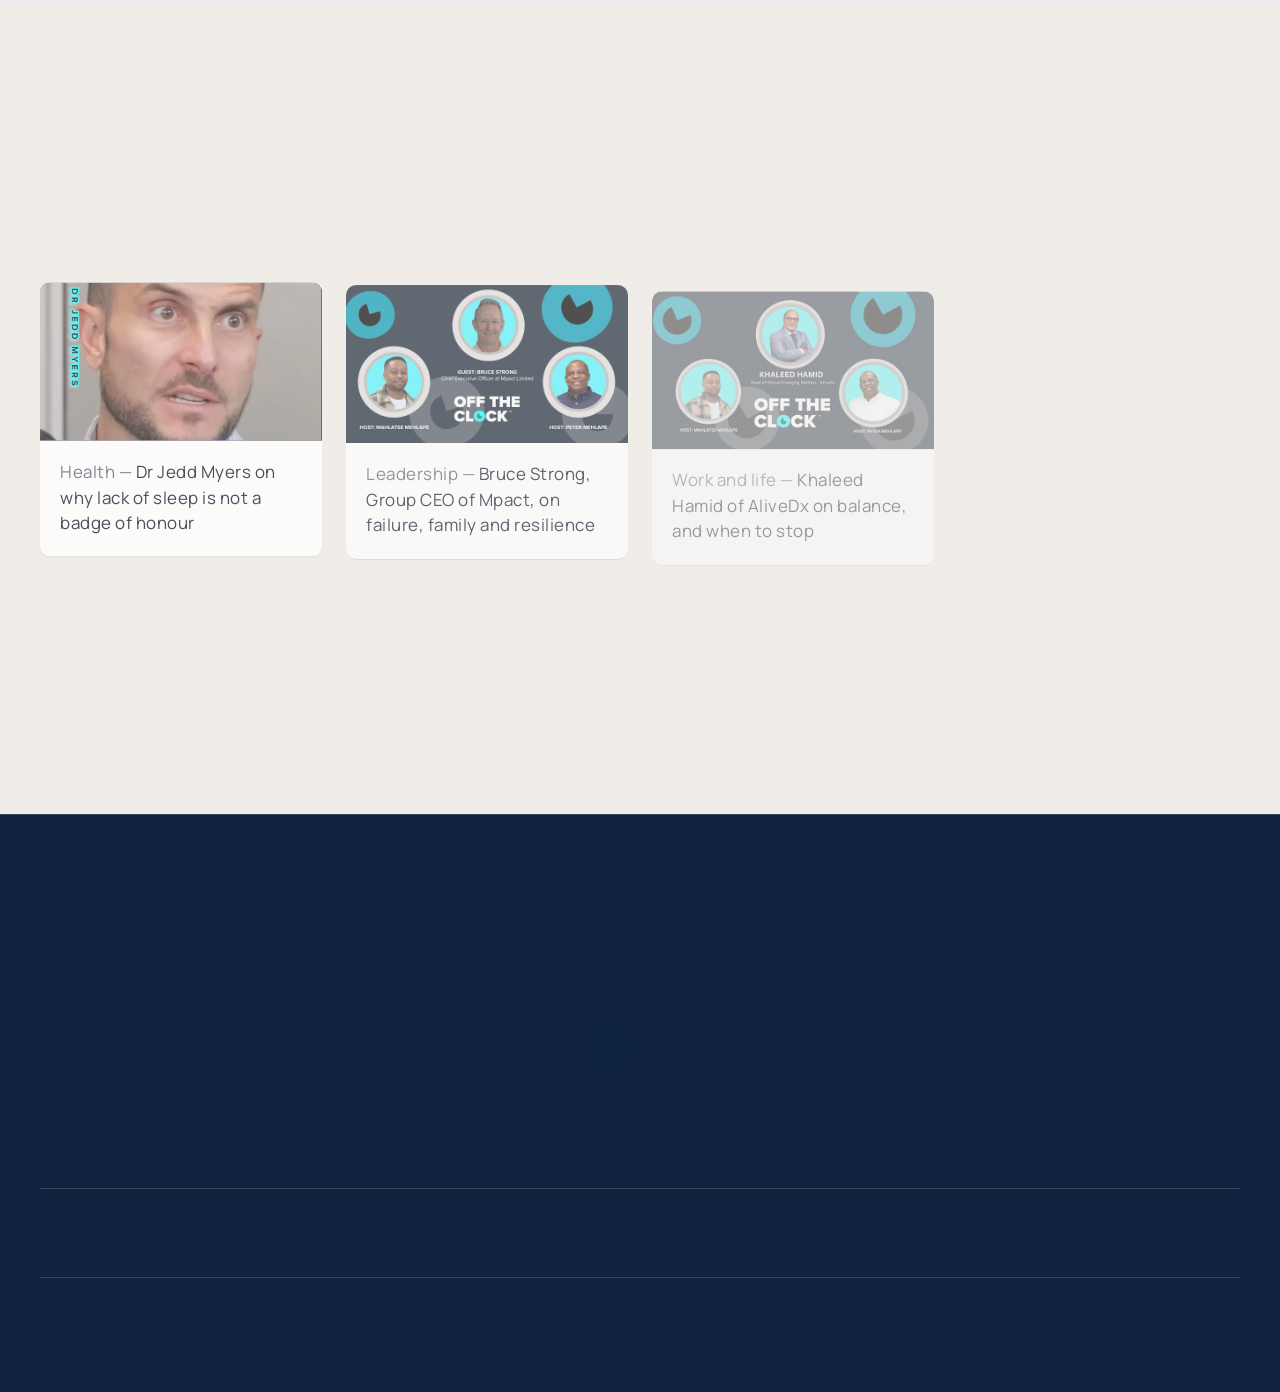
==== commit 5abd3e85: "Footer: link the SOLUPAIR credit to solupair.co.za Co-Authored-By: Claude Opus 5.5 <noreply@anthropi" ====
--- a/faq.html
+++ b/faq.html
@@ -166,7 +166,7 @@
   </nav>
   <div class="wrap ftr__base" data-fade>
     <p>Conversations here are for general reflection. They are not medical, legal or business advice.</p>
-    <p>© <span data-year>2026</span> · Off The Clock · Site by SOLUPAIR</p>
+    <p>© <span data-year>2026</span> · Off The Clock · Site by <a class="ftr__credit" href="https://solupair.co.za" target="_blank" rel="noopener">SOLUPAIR</a></p>
   </div>
 </footer>
 
--- a/css/styles.css
+++ b/css/styles.css
@@ -576,6 +576,8 @@
 .ftr__links a:hover { color: var(--white); }
 .ftr__base { text-align: center; padding-top: 26px; padding-bottom: max(32px, env(safe-area-inset-bottom, 0px)); font-size: .78rem; color: var(--muted); }
 .ftr__base p { margin-bottom: .5em; }
+.ftr__credit { color: inherit; font-weight: 600; letter-spacing: .04em; text-decoration: underline; text-decoration-thickness: 1px; text-underline-offset: 3px; text-decoration-color: color-mix(in srgb, currentColor 40%, transparent); transition: color .2s, text-decoration-color .2s; }
+.ftr__credit:hover, .ftr__credit:focus-visible { color: var(--sky); text-decoration-color: currentColor; }
 
 /* back to top */
 .totop {
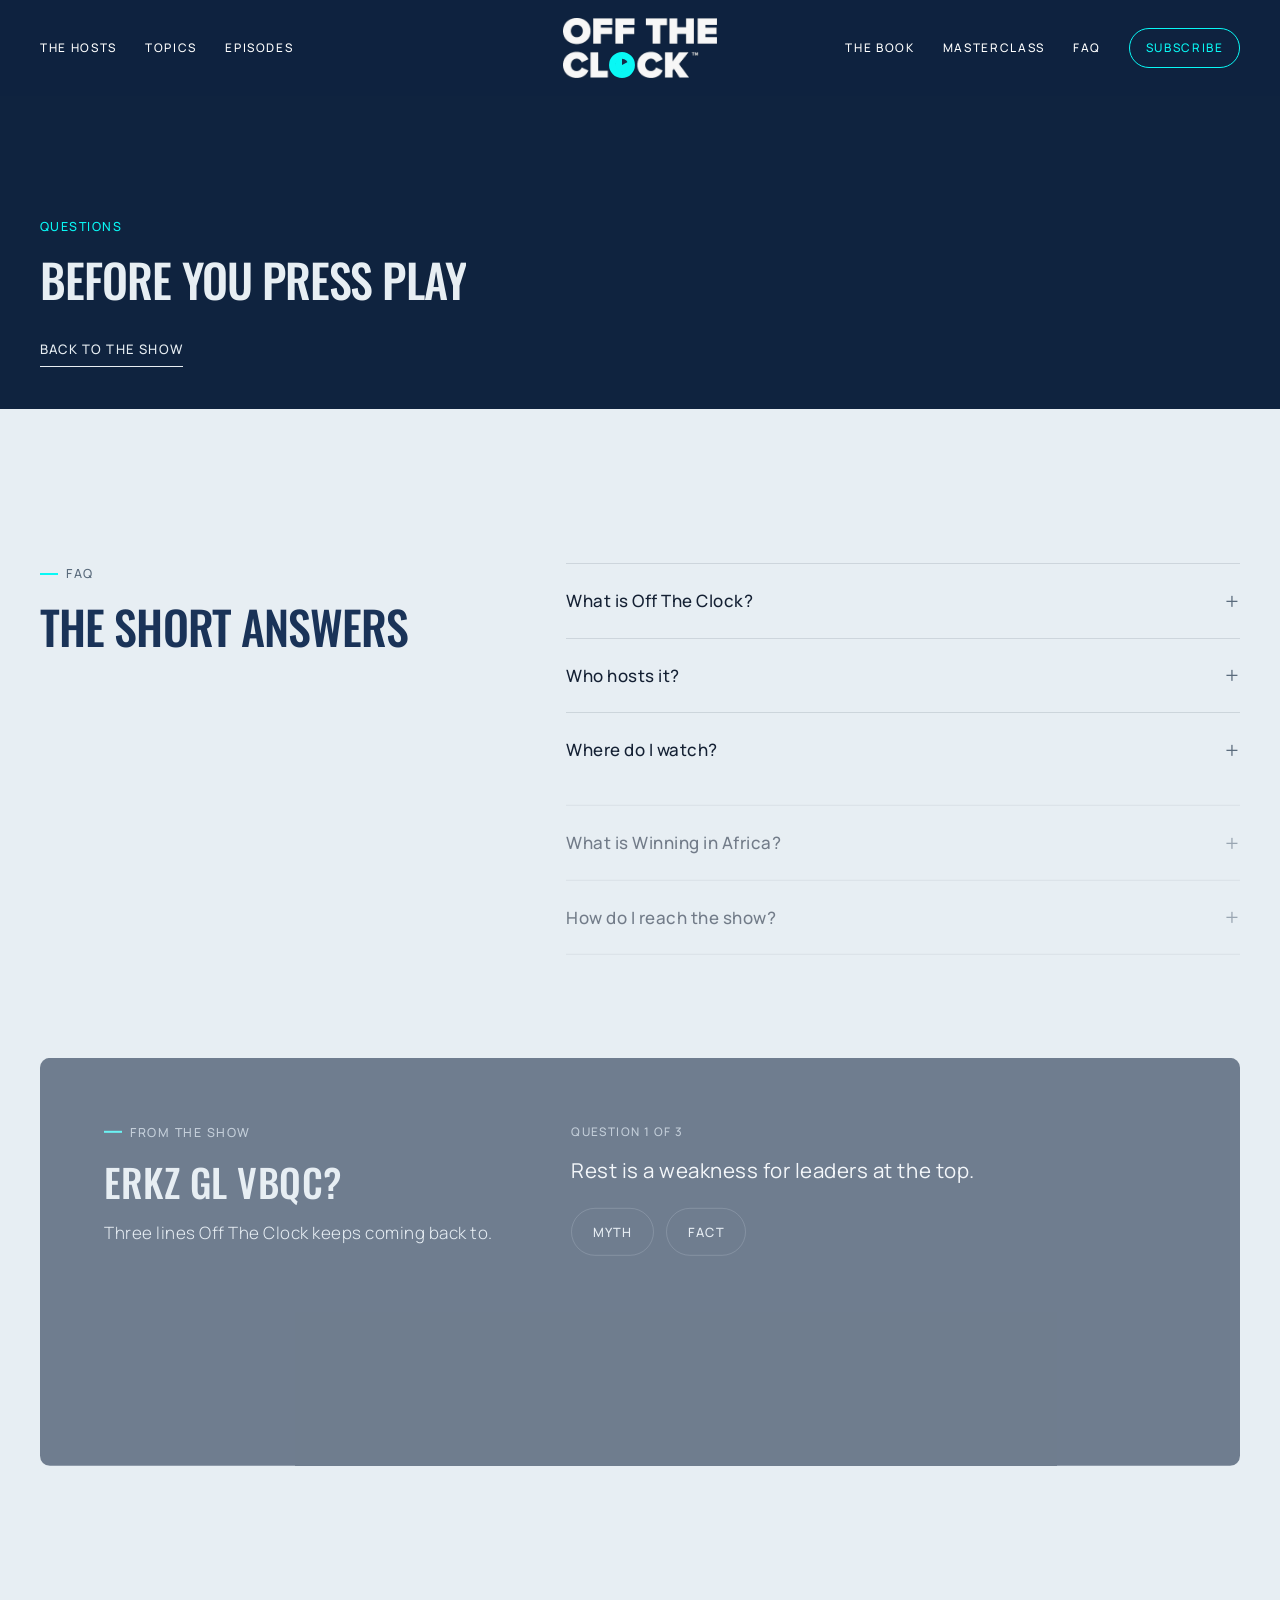
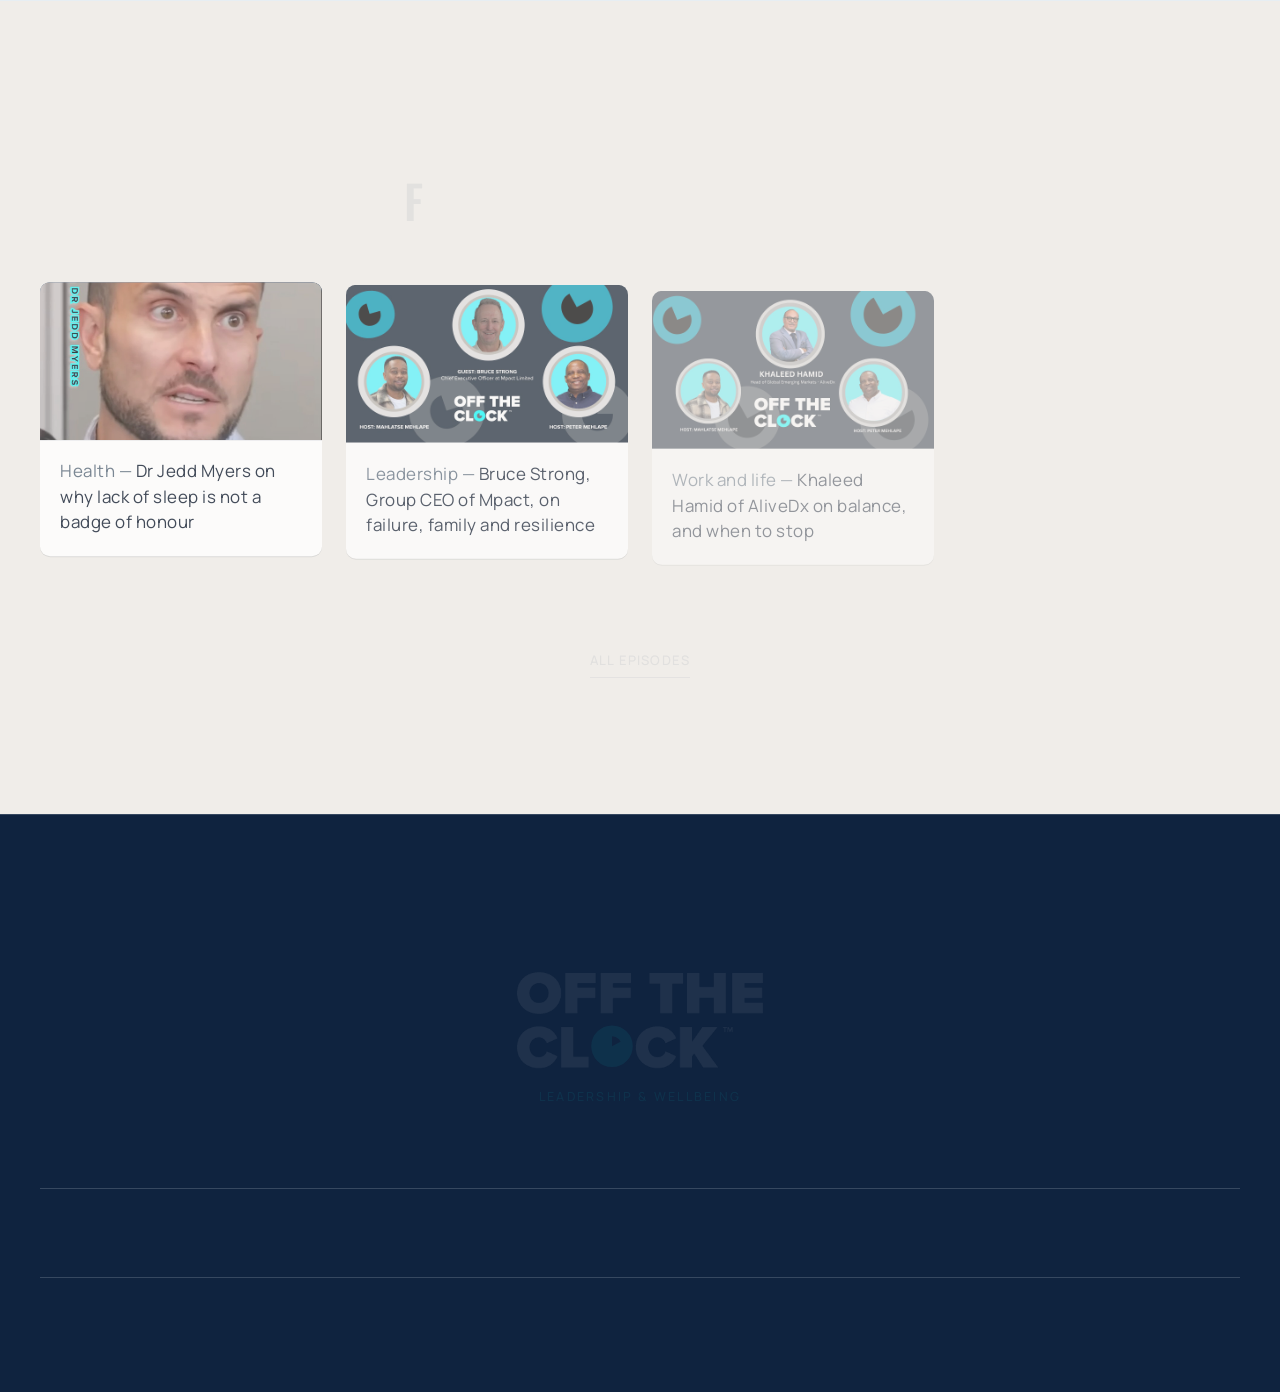
==== commit af62947d: "Hero: the website trailer replaces the loop clip Trailer V2 compressed from 465 MB to 3-6 MB per var" ====
--- a/faq.html
+++ b/faq.html
@@ -11,7 +11,7 @@
   <meta property="og:title" content="Questions — Off The Clock">
   <meta property="og:description" content="Before you press play: questions about Off The Clock, and a myth-or-fact from the show.">
   <meta property="og:type" content="website">
-  <meta property="og:image" content="assets/hero-poster.jpg">
+  <meta property="og:image" content="assets/share-book.jpg">
   <meta property="og:image:alt" content="Winning in Africa, the book by Peter Mehlape.">
   <meta name="twitter:card" content="summary_large_image">
 
--- a/css/styles.css
+++ b/css/styles.css
@@ -304,8 +304,9 @@
 /* Video fades in over the poster once it is actually playing (enhancement layer, not content) */
 .hero__video { position: absolute; inset: 0; width: 100%; height: 100%; object-fit: cover; opacity: 0; transition: opacity 1.2s var(--ease-out); pointer-events: none; }
 .hero__video.is-ready { opacity: 1; }
+.hero__ctrls { position: absolute; z-index: 3; right: max(var(--gutter), env(safe-area-inset-right, 0px)); bottom: max(28px, env(safe-area-inset-bottom, 0px)); display: flex; gap: 10px; }
 .hero__toggle {
-  position: absolute; z-index: 3; right: max(var(--gutter), env(safe-area-inset-right, 0px)); bottom: max(28px, env(safe-area-inset-bottom, 0px)); width: 44px; height: 44px; border-radius: 50%;
+  position: relative; width: 44px; height: 44px; border-radius: 50%;
   display: grid; place-items: center; border: 1px solid var(--line-dark); color: var(--white); background: rgba(15, 35, 63, .45);
   transition: background-color .3s, border-color .3s;
 }
@@ -314,6 +315,9 @@
 .hero__toggle .i-play { fill: currentColor; stroke: none; opacity: 0; }
 .hero__toggle[aria-pressed="true"] .i-play { opacity: 1; }
 .hero__toggle[aria-pressed="true"] .i-pause { opacity: 0; }
+.hero__toggle .i-sound { opacity: 0; }
+.hero__toggle[aria-pressed="true"] .i-sound { opacity: 1; }
+.hero__toggle[aria-pressed="true"] .i-muted { opacity: 0; }
 .hero__shade {
   position: absolute; inset: 0;
   background:
@@ -330,6 +334,8 @@
   left: max(var(--gutter), env(safe-area-inset-left, 0px)); right: calc(max(var(--gutter), env(safe-area-inset-right, 0px)) + 64px);
   bottom: max(28px, env(safe-area-inset-bottom, 0px)); min-height: 44px;
 }
+/* two round buttons (sound + pause) need more room than one */
+.hero:has([data-video-sound]:not([hidden])) .hero__social { right: calc(max(var(--gutter), env(safe-area-inset-right, 0px)) + 118px); }
 .hero__social-label { font-weight: 500; font-size: .7rem; letter-spacing: .16em; text-transform: uppercase; color: var(--muted); white-space: nowrap; }
 .hero__social-rule { flex: 1; height: 1px; background: var(--line-dark); min-width: 40px; }
 .hero__social a {
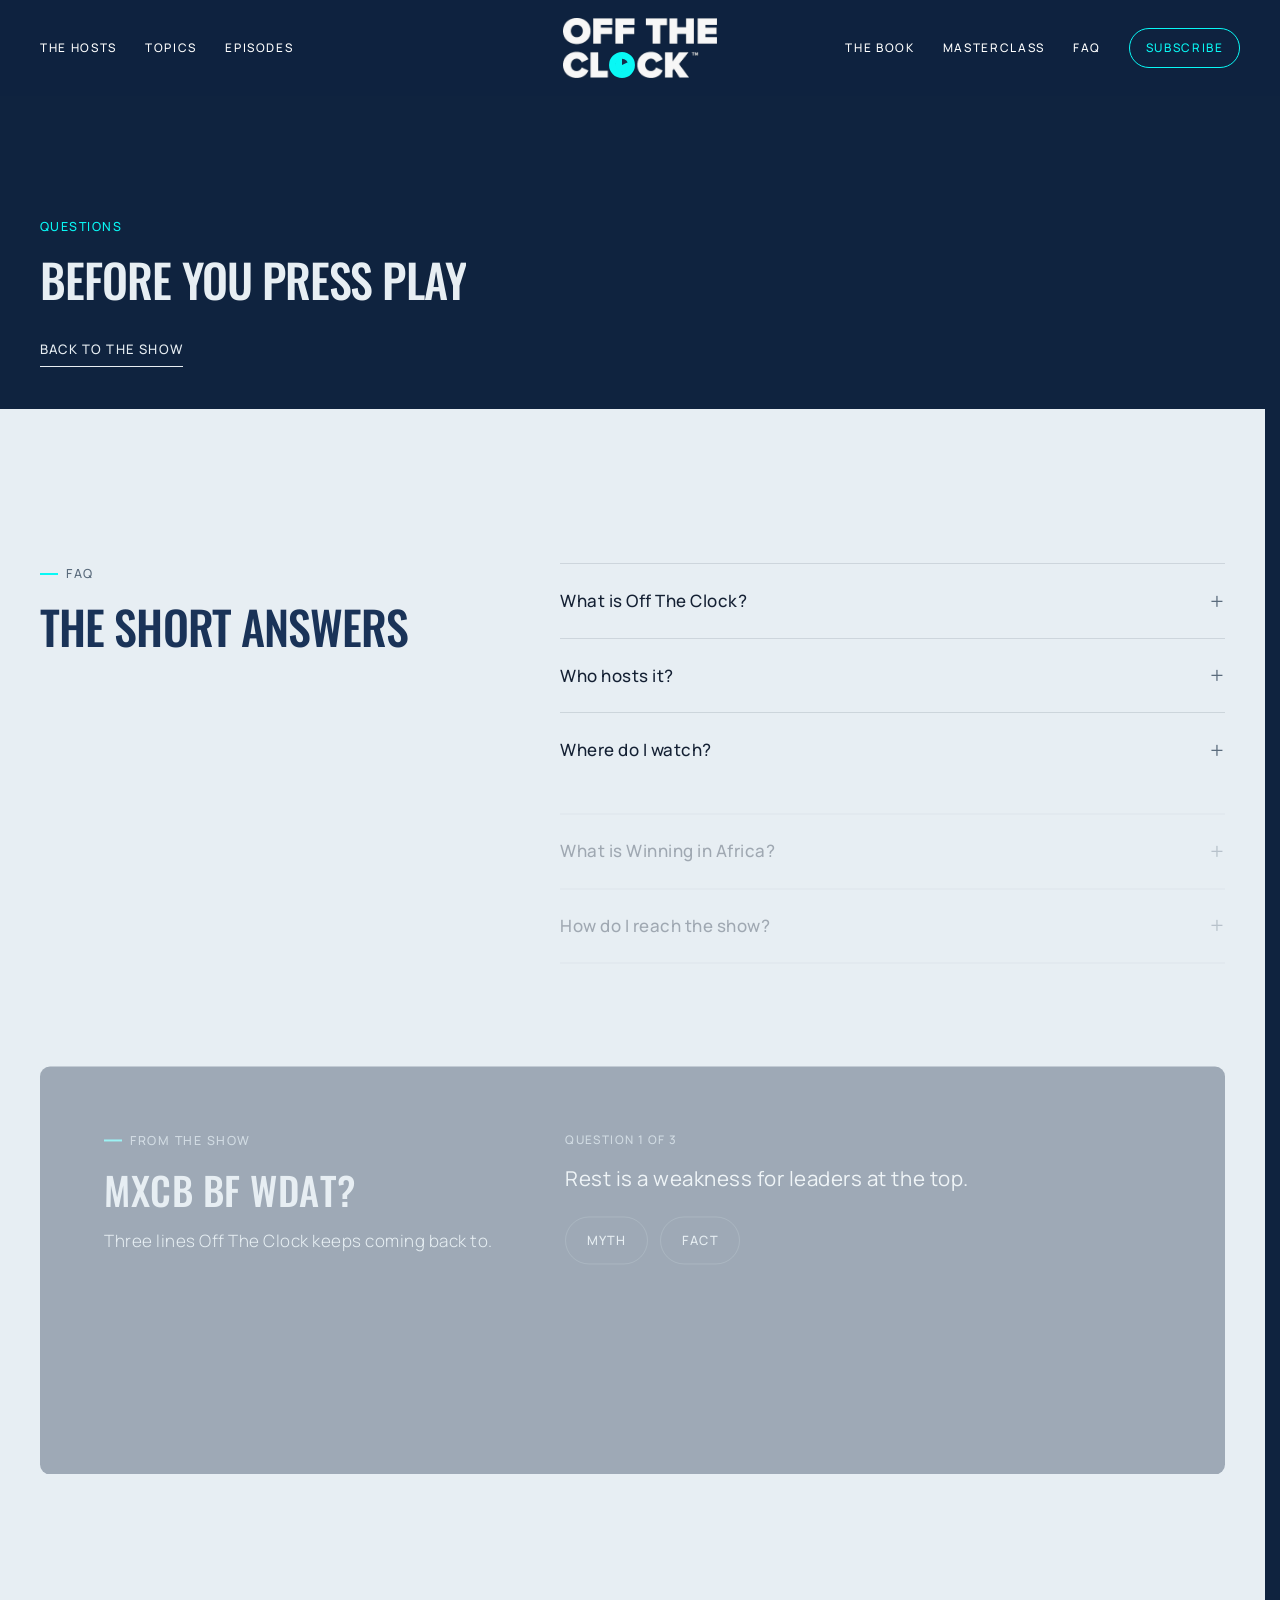
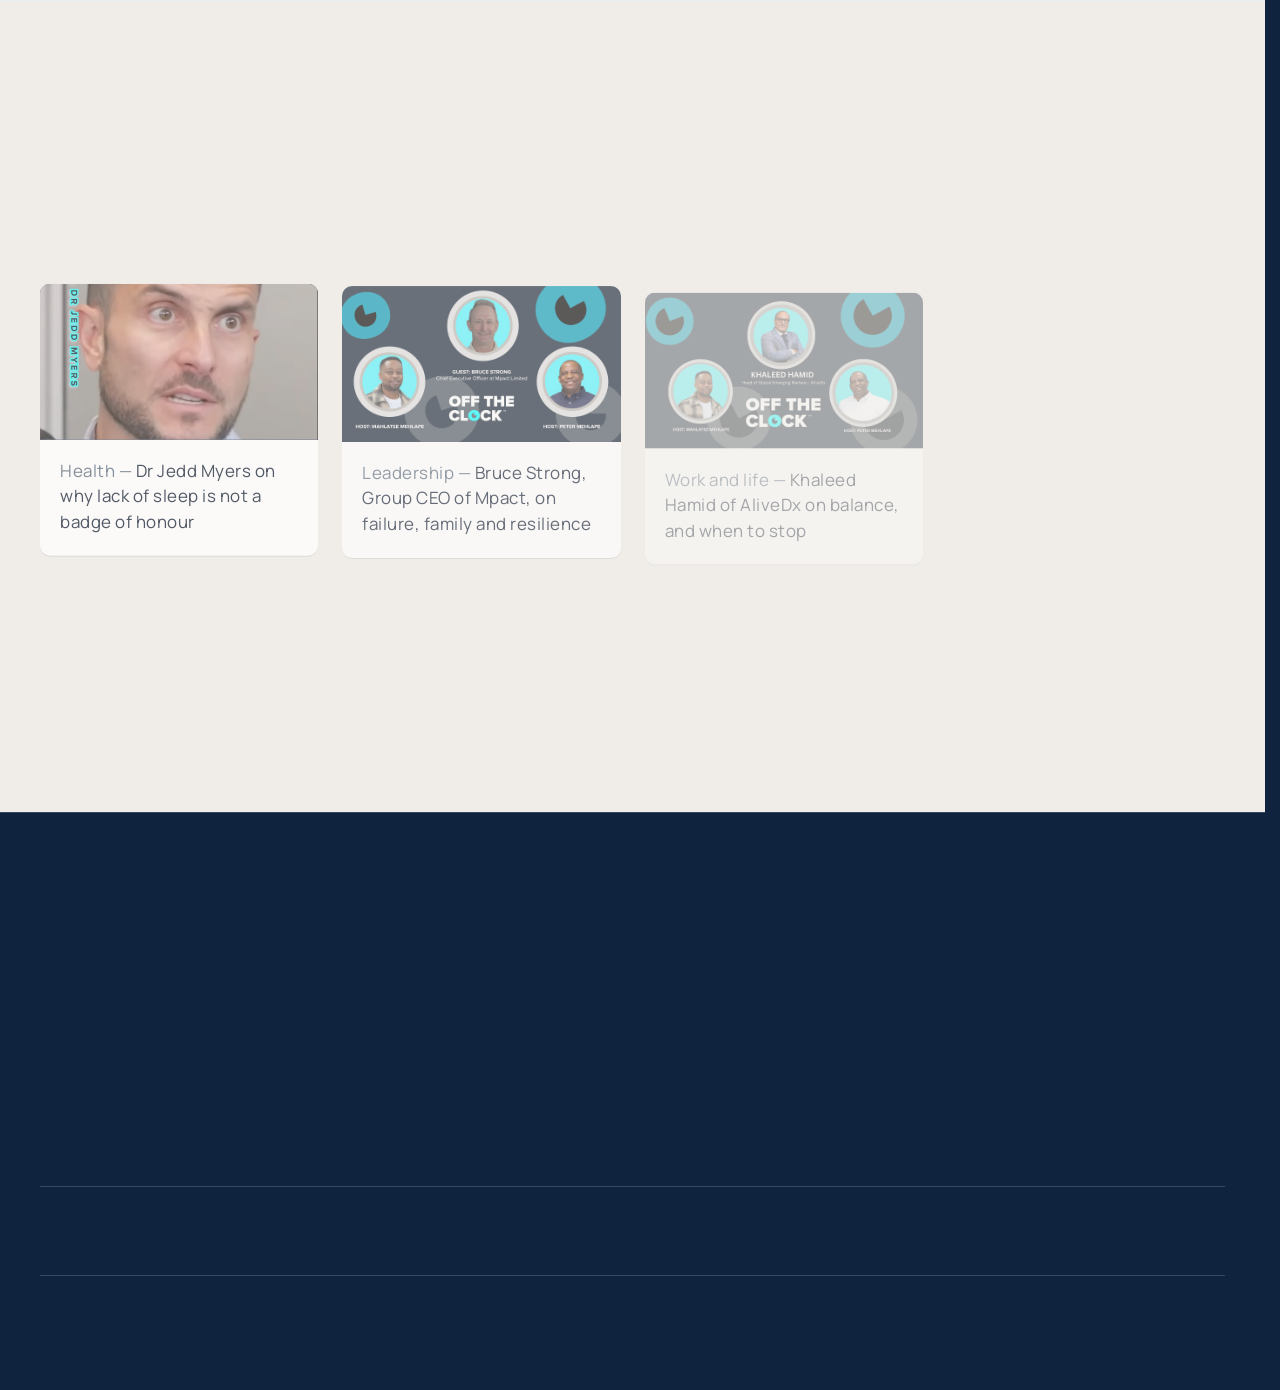
==== commit 4db75e91: "Handover fixes: live episodes, share preview, subscribe, phone hero - /api/episodes reads the YouTub" ====
--- a/faq.html
+++ b/faq.html
@@ -11,9 +11,16 @@
   <meta property="og:title" content="Questions — Off The Clock">
   <meta property="og:description" content="Before you press play: questions about Off The Clock, and a myth-or-fact from the show.">
   <meta property="og:type" content="website">
-  <meta property="og:image" content="assets/share-book.jpg">
-  <meta property="og:image:alt" content="Winning in Africa, the book by Peter Mehlape.">
+  <link rel="canonical" href="https://off-the-clock-cursor.vercel.app/faq.html">
+  <meta property="og:url" content="https://off-the-clock-cursor.vercel.app/faq.html">
+  <meta property="og:site_name" content="Off The Clock">
+  <meta property="og:locale" content="en_ZA">
+  <meta property="og:image" content="https://off-the-clock-cursor.vercel.app/assets/share.jpg">
+  <meta property="og:image:width" content="1200">
+  <meta property="og:image:height" content="630">
+  <meta property="og:image:alt" content="Off The Clock, with Winning in Africa, the book by Peter Mehlape.">
   <meta name="twitter:card" content="summary_large_image">
+  <meta name="twitter:image" content="https://off-the-clock-cursor.vercel.app/assets/share.jpg">
 
   <script>
     document.documentElement.classList.add('js');
@@ -32,8 +39,8 @@
      01 · HEADER
      ============================================================ -->
 <header class="hdr" data-hdr>
-  <a class="hdr__side" href="index.html#newsletter" aria-label="Subscribe for new episodes">
-    <svg viewBox="0 0 24 24" aria-hidden="true"><rect x="3" y="5.5" width="18" height="13" rx="1.5"/><path d="M3.5 6.5 12 13l8.5-6.5"/></svg>
+  <a class="hdr__side" href="https://www.youtube.com/@OffTheClock-ds3cf?sub_confirmation=1" target="_blank" rel="noopener" aria-label="Subscribe on YouTube">
+    <svg viewBox="0 0 24 24" aria-hidden="true"><rect x="2.5" y="5.5" width="19" height="13" rx="3.5"/><path d="M10 9.2v5.6l4.8-2.8z" fill="currentColor" stroke="none"/></svg>
     <span>Subscribe</span>
   </a>
   <nav class="hdr__nav hdr__nav--l" aria-label="Main menu">
@@ -44,7 +51,7 @@
   </a>
   <nav class="hdr__nav hdr__nav--r" aria-label="Main menu, continued">
     <a href="index.html#book">The book</a><a href="index.html#masterclass">Masterclass</a><a href="faq.html">FAQ</a>
-    <a class="hdr__cta" href="index.html#newsletter">Subscribe</a>
+    <a class="hdr__cta" href="https://www.youtube.com/@OffTheClock-ds3cf?sub_confirmation=1" target="_blank" rel="noopener" aria-label="Subscribe on YouTube">Subscribe</a>
   </nav>
   <button class="hdr__burger" type="button" aria-expanded="false" aria-controls="drawer" data-menu-open>
     <span class="sr">Open menu</span>
@@ -62,7 +69,7 @@
       <a href="index.html#hello">The hosts</a><a href="index.html#story">The story</a><a href="index.html#topics">Topics</a>
     </details>
     <details open><summary>Listen</summary>
-      <a href="index.html#episodes">Conversations</a><a href="#faq">Questions</a><a href="https://www.youtube.com/watch?v=cLPuWvQ67SQ" target="_blank" rel="noopener">Latest episode</a>
+      <a href="index.html#episodes">Conversations</a><a href="#faq">Questions</a><a href="https://www.youtube.com/watch?v=lRXAA3vOIX0" target="_blank" rel="noopener" data-latest-ep>Latest episode</a>
     </details>
     <details><summary>The book</summary>
       <a href="index.html#book">Winning in Africa</a>
@@ -108,7 +115,7 @@
       <details data-fade><summary>What is Off The Clock?</summary><p>A leadership and wellbeing podcast. It was founded to demystify the CEO and talk about executive rest, stress and the person behind the title — not strategy decks.</p></details>
       <details data-fade><summary>Who hosts it?</summary><p>Peter Mehlape, his son Mahlatse Mehlape, and his daughter Tshepiso Mehlape. Peter is also the author of Winning in Africa.</p></details>
       <details data-fade><summary>Where do I watch?</summary><p>On the <a href="https://www.youtube.com/@OffTheClock-ds3cf" target="_blank" rel="noopener">Off The Clock YouTube channel</a>. The latest episodes are linked from the home page. New conversations are announced with the newsletter.</p></details>
-      <details data-fade><summary>What is Winning in Africa?</summary><p>Peter’s book: Your Next 8 Moves for Business Success in Africa. The foreword is by Shameel Joosub, Vodacom group CEO.</p></details>
+      <details data-fade><summary>What is Winning in Africa?</summary><p>Peter’s book: Your Next 8 Moves for Business Success in Africa. The foreword is by Shameel Joosub, Vodacom Group CEO.</p></details>
       <details data-fade><summary>How do I reach the show?</summary><p>Peter is on LinkedIn. That is the public door for now — there is no separate inbox on this page yet.</p></details>
     </div>
   </div>
@@ -138,7 +145,7 @@
       <li class="jcard"><a href="https://www.instagram.com/offthe_clock/reel/DdowPD-CKSM/" target="_blank" rel="noopener"><div class="jcard__media"><div class="zoom"><div class="ph ph--photo"><img src="assets/ig/DdowPD-CKSM.jpg" alt="Off The Clock clip with Dr Jedd Myers." width="940" height="1666" style="object-position:center 30%" loading="lazy" decoding="async"></div></div></div><p><span>Health —</span> Dr Jedd Myers on why lack of sleep is not a badge of honour</p></a></li>
       <li class="jcard"><a href="https://www.youtube.com/watch?v=WjOFtzZcJiE" target="_blank" rel="noopener"><div class="jcard__media"><div class="zoom"><div class="ph ph--photo"><img src="assets/yt/WjOFtzZcJiE.jpg" alt="Off The Clock episode 71 with CEO Bruce Strong." width="1280" height="720" loading="lazy" decoding="async"></div></div></div><p><span>Leadership —</span> Bruce Strong, Group CEO of Mpact, on failure, family and resilience</p></a></li>
       <li class="jcard"><a href="https://www.youtube.com/watch?v=hV8DZCbesvo" target="_blank" rel="noopener"><div class="jcard__media"><div class="zoom"><div class="ph ph--photo"><img src="assets/yt/hV8DZCbesvo.jpg" alt="Off The Clock episode 62 with Khaled Hamed." width="1280" height="720" loading="lazy" decoding="async"></div></div></div><p><span>Work and life —</span> Khaleed Hamid of AliveDx on balance, and when to stop</p></a></li>
-      <li class="jcard"><a href="index.html#book"><div class="jcard__media"><div class="zoom"><div class="ph ph--photo"><img src="assets/winning-in-africa.jpg" alt="Cover of Winning in Africa by Peter Mehlape." width="1728" height="2304" style="object-position:center 12%" loading="lazy" decoding="async"></div></div></div><p><span>The book —</span> Winning in Africa: Your Next 8 Moves</p></a></li>
+      <li class="jcard"><a href="index.html#book"><div class="jcard__media"><div class="zoom"><div class="ph ph--photo"><img src="assets/winning-in-africa-840.jpg" srcset="assets/winning-in-africa-480.webp 480w, assets/winning-in-africa-840.webp 840w" sizes="(max-width: 760px) 92vw, 400px" alt="Cover of Winning in Africa by Peter Mehlape." width="1728" height="2304" style="object-position:center 12%" loading="lazy" decoding="async"></div></div></div><p><span>The book —</span> Winning in Africa: Your Next 8 Moves</p></a></li>
     </ul>
     <p class="center"><a class="tlink tlink--ink" href="https://www.youtube.com/@OffTheClock-ds3cf" target="_blank" rel="noopener">All episodes</a></p>
   </div>
--- a/css/styles.css
+++ b/css/styles.css
@@ -57,11 +57,12 @@
   -webkit-tap-highlight-color: transparent;
   scroll-padding-top: calc(var(--hdr-h) + env(safe-area-inset-top, 0px));
   overflow-x: clip;
+  scrollbar-gutter: stable; /* the scrollbar's space is always reserved, so stopping / starting scroll never shifts the page */
 }
 a, button, summary, input { touch-action: manipulation; }
 html.lenis, html.lenis body { height: auto; }
 .lenis.lenis-smooth { scroll-behavior: auto !important; }
-.lenis.lenis-stopped { overflow: clip; }
+.lenis.lenis-stopped { overflow-y: hidden; } /* hidden (not clip) keeps the reserved scrollbar gutter */
 body {
   margin: 0;
   background: var(--ink);
@@ -302,8 +303,27 @@
 .hero__media { position: absolute; inset: 0; }
 .hero__zoom { position: absolute; inset: 0; }
 /* Video fades in over the poster once it is actually playing (enhancement layer, not content) */
-.hero__video { position: absolute; inset: 0; width: 100%; height: 100%; object-fit: cover; opacity: 0; transition: opacity 1.2s var(--ease-out); pointer-events: none; }
+.hero__video { position: absolute; inset: 0; width: 100%; height: 100%; object-fit: cover; opacity: 0; transition: opacity 1.8s cubic-bezier(.45, 0, .25, 1); pointer-events: none; }
 .hero__video.is-ready { opacity: 1; }
+/* Shown only when the trailer could not autoplay (or Data Saver): one clear tap to watch */
+.hero__watch {
+  display: inline-flex; align-items: center; gap: 10px; margin-top: 26px; padding: 14px 22px 14px 18px; border-radius: 999px;
+  font: 600 .82rem/1 var(--f-body); letter-spacing: .1em; text-transform: uppercase; color: var(--ink); background: var(--accent);
+  box-shadow: 0 10px 30px rgba(15, 35, 63, .35); transition: transform .3s var(--ease-out), box-shadow .3s;
+}
+.hero__watch[hidden] { display: none; }
+.hero__watch svg { width: 16px; height: 16px; fill: currentColor; }
+.hero__watch:hover { transform: translateY(-2px); box-shadow: 0 14px 34px rgba(15, 35, 63, .45); }
+/* Trailer on its way: plain navy under it (no poster) so it fades in from the loader's colour */
+.hero--video { background: var(--ink); }
+.hero--video .ph--hero { opacity: 0; }
+/* Phones: the widescreen trailer is shown whole, as a band under the header, clear of the title (poster matches it) */
+@media (max-width: 760px) {
+  /* band, controls and title are centred as one group: band-top = (screen − band − ~330px of controls+title) / 2 */
+  .hero { --band-h: 45.42vw; --band-top: max(76px, calc((100svh - var(--band-h) - 330px) / 2)); }
+  .hero__video, .ph--hero > picture > img { object-fit: contain; object-position: 50% var(--band-top); }
+  .ph--hero { background: var(--ink); }
+}
 .hero__ctrls { position: absolute; z-index: 3; right: max(var(--gutter), env(safe-area-inset-right, 0px)); bottom: max(28px, env(safe-area-inset-bottom, 0px)); display: flex; gap: 10px; }
 .hero__toggle {
   position: relative; width: 44px; height: 44px; border-radius: 50%;
@@ -318,11 +338,107 @@
 .hero__toggle .i-sound { opacity: 0; }
 .hero__toggle[aria-pressed="true"] .i-sound { opacity: 1; }
 .hero__toggle[aria-pressed="true"] .i-muted { opacity: 0; }
+.hero__toggle--sm { width: 36px; height: 36px; align-self: center; }
+.hero__toggle--sm svg { width: 15px; height: 15px; }
+.hero__toggle .i-solid, .hero__toggle svg .fill { fill: currentColor; stroke: none; }
+.hero__toggle[data-video-follow][aria-pressed="true"] { background: var(--accent); border-color: var(--accent); color: var(--ink); }
+/* Hover / focus label above each control (anchored right so it never runs off-screen) */
+.hero__toggle[data-tip]::after {
+  content: attr(data-tip); position: absolute; right: 0; bottom: calc(100% + 10px); white-space: nowrap; pointer-events: none;
+  font: 500 .72rem/1 var(--f-body); letter-spacing: .04em; color: var(--white); background: rgba(15, 35, 63, .92);
+  padding: 7px 10px; border-radius: 6px; opacity: 0; translate: 0 4px; transition: opacity .2s, translate .2s;
+}
+.hero__toggle[data-tip]:hover::after, .hero__toggle[data-tip]:focus-visible::after, .hero__toggle.show-tip::after { opacity: 1; translate: 0 0; }
+@media (hover: none) { .hero__toggle[data-tip]:hover::after { opacity: 0; } .hero__toggle.show-tip::after { opacity: 1; } }
+
+/* Floating player: the trailer docks here while "keep playing while scrolling" is on */
+.hero-dock {
+  position: fixed; z-index: 40; right: max(16px, env(safe-area-inset-right, 0px)); bottom: max(16px, env(safe-area-inset-bottom, 0px));
+  width: min(380px, 62vw); border-radius: 12px; overflow: visible; background: var(--ink);
+  box-shadow: 0 18px 50px rgba(15, 35, 63, .45), 0 0 0 1px rgba(241, 238, 233, .08);
+  opacity: 0; translate: 0 16px; transition: opacity .45s var(--ease-out), translate .45s var(--ease-out); pointer-events: none;
+}
+.hero-dock.is-on { opacity: 1; translate: 0 0; pointer-events: auto; }
+body:has(.hero-dock.is-on) .totop { opacity: 0; pointer-events: none; } /* the player takes that corner */
+.hero-dock .hero__toggle:not([aria-pressed="true"]) { background: rgba(231, 238, 243, .08); }
+.hero-dock__screen { position: relative; aspect-ratio: 1920 / 872; border-radius: 12px 12px 0 0; overflow: hidden; background: #000; }
+.hero-dock__screen .hero__video { object-fit: cover !important; object-position: 50% 50% !important; opacity: 1; transition: none; }
+.hero-dock .hero__ctrls { position: static; justify-content: flex-end; padding: 8px 10px; gap: 8px; }
+.hero-dock .hero__toggle { opacity: 1 !important; translate: none !important; width: 36px; height: 36px; }
+.hero-dock .hero__toggle--sm { width: 32px; height: 32px; }
+.hero-dock__close {
+  position: absolute; z-index: 2; top: -12px; left: -12px; width: 30px; height: 30px; border-radius: 50%; display: grid; place-items: center;
+  background: var(--ink); color: var(--white); border: 1px solid var(--line-dark); box-shadow: 0 4px 14px rgba(15, 35, 63, .4);
+}
+.hero-dock__close svg { width: 14px; height: 14px; stroke: currentColor; stroke-width: 2; fill: none; stroke-linecap: round; }
+.hero-dock .hero__toggle[data-tip]::after { bottom: calc(100% + 8px); }
+
+/* Sound prompt: a frosted pill with a live equaliser, pointing at the sound button (--cue-x) */
+.sound-cue {
+  position: absolute; bottom: calc(100% + 16px); right: 0; display: inline-flex; align-items: center; gap: 10px;
+  padding: 10px 16px 10px 14px; border-radius: 999px; white-space: nowrap; color: var(--white);
+  font: 500 .78rem/1 var(--f-body); letter-spacing: .06em;
+  background: rgba(15, 35, 63, .55); border: 1px solid rgba(231, 238, 243, .22);
+  -webkit-backdrop-filter: blur(14px) saturate(140%); backdrop-filter: blur(14px) saturate(140%);
+  box-shadow: 0 10px 30px rgba(15, 35, 63, .35), inset 0 1px 0 rgba(255, 255, 255, .08);
+  opacity: 0; translate: 0 8px; scale: .96; transform-origin: var(--cue-x, 90%) 100%;
+  transition: opacity .6s var(--ease-out), translate .6s var(--ease-out), scale .6s var(--ease-out), background-color .3s;
+  pointer-events: none;
+}
+.sound-cue::after { /* little pointer towards the sound button */
+  content: ""; position: absolute; top: 100%; left: var(--cue-x, 80%); width: 10px; height: 10px; margin: -5px 0 0 -5px; rotate: 45deg;
+  background: inherit; border-right: 1px solid rgba(231, 238, 243, .22); border-bottom: 1px solid rgba(231, 238, 243, .22);
+  -webkit-backdrop-filter: inherit; backdrop-filter: inherit;
+}
+.sound-cue.is-on { opacity: 1; translate: 0 0; scale: 1; pointer-events: auto; }
+.sound-cue:hover { background: rgba(15, 35, 63, .72); }
+.sound-cue__eq { display: inline-flex; align-items: flex-end; gap: 2px; height: 14px; }
+.sound-cue__eq i { display: block; width: 2px; height: 100%; border-radius: 2px; background: var(--accent); transform-origin: 50% 100%; animation: cue-eq 1.1s ease-in-out infinite; }
+.sound-cue__eq i:nth-child(2) { animation-delay: -.45s; animation-duration: .9s; }
+.sound-cue__eq i:nth-child(3) { animation-delay: -.2s; animation-duration: 1.25s; }
+.sound-cue__eq i:nth-child(4) { animation-delay: -.7s; animation-duration: 1s; }
+@keyframes cue-eq { 0%, 100% { scale: 1 .25; } 50% { scale: 1 1; } }
+/* the sound button breathes a soft accent ring while the prompt is up */
+.hero__toggle.is-cued::before {
+  content: ""; position: absolute; inset: -1px; border-radius: 50%; border: 1px solid var(--accent); pointer-events: none;
+  animation: cue-ring 2s var(--ease-out) infinite;
+}
+@keyframes cue-ring { 0% { opacity: .9; scale: 1; } 100% { opacity: 0; scale: 1.55; } }
+.hero__toggle.is-cued { border-color: var(--accent); color: var(--accent); }
+.hero-dock .sound-cue { display: none; }
+@media (prefers-reduced-motion: reduce) { .sound-cue__eq i, .hero__toggle.is-cued::before { animation: none; } }
+@media (max-width: 760px) {
+  /* controls sit centred just under the video band (band = 45.42vw tall, 14% down the free space) */
+  .hero > .hero__ctrls { right: 0; left: 0; justify-content: center; bottom: auto; top: calc(var(--band-top) + var(--band-h) + 14px); }
+  .hero > .hero__ctrls .hero__toggle[data-tip]::after { right: 50%; translate: 50% 4px; }
+  .hero > .hero__ctrls .hero__toggle.show-tip::after, .hero > .hero__ctrls .hero__toggle:focus-visible::after { translate: 50% 0; }
+  .hero-dock { width: min(300px, 72vw); }
+  /* the title block starts just under the controls row (band + 14px + 44px button + gap), never under them */
+  .hero:has(> .hero__ctrls) { place-items: start center; }
+  .hero:has(> .hero__ctrls) .hero__content { padding-top: calc(var(--band-top) + var(--band-h) + 14px + 44px + 30px); }
+  /* phones: the pill sits just above the buttons, over the bottom of the video (the title is below) */
+  .hero > .hero__ctrls .sound-cue { right: auto; left: 50%; translate: -50% 8px; }
+  .hero > .hero__ctrls .sound-cue.is-on { translate: -50% 0; }
+}
 .hero__shade {
   position: absolute; inset: 0;
   background:
-    radial-gradient(ellipse 62% 52% at 50% 46%, rgba(15,35,63,.78), rgba(15,35,63,.2) 70%),
-    linear-gradient(180deg, rgba(15,35,63,.62) 0%, rgba(15,35,63,.18) 38%, rgba(15,35,63,.72) 100%);
+    radial-gradient(ellipse 34% 28% at 50% 55%, rgba(15,35,63,.74), rgba(15,35,63,.45) 50%, rgba(15,35,63,0) 100%),
+    linear-gradient(180deg, rgba(15,35,63,.5) 0%, rgba(15,35,63,0) 22%, rgba(15,35,63,0) 70%, rgba(15,35,63,.6) 100%);
+}
+/* Trailer playing: the centre copy and its darkening step aside, back on pause / end */
+/* filter: opacity() stacks with the inline opacity GSAP scrubs on scroll, so neither fights the other */
+.hero__content, .hero__shade { transition: filter .9s var(--ease-out); } /* coming back (pause / end) */
+.hero.is-watching .hero__content, .hero.is-watching .hero__shade { transition: filter 1.6s cubic-bezier(.45, 0, .25, 1); } /* leaving: slow */
+@media (min-width: 761px) { /* phones: the title sits below the video, so it stays */
+  .hero.is-watching .hero__content { filter: opacity(0); }
+  .hero.is-watching .hero__shade { filter: opacity(.35); }
+}
+/* lighter shade: the title carries its own soft shadow so the video can stay bright */
+.hero__content { text-shadow: 0 2px 24px rgba(15,35,63,.6), 0 1px 3px rgba(15,35,63,.7); }
+@media (max-width: 760px) {
+  /* band sits under the header, the copy on navy below it: no shade over the video */
+  .hero__shade { background: linear-gradient(180deg, rgba(15,35,63,0) 0%, rgba(15,35,63,0) 34%, rgba(15,35,63,.35) 100%); }
 }
 .hero__content { position: relative; z-index: 2; text-align: center; padding: calc(var(--hdr-h) + env(safe-area-inset-top, 0px)) var(--gutter) 0; max-width: 1100px; }
 .hero__title { font-family: var(--f-display); font-weight: 500; font-size: var(--fs-hero); line-height: .92; letter-spacing: var(--track-display); text-transform: uppercase; margin: 0 0 .5em; }
@@ -336,6 +452,7 @@
 }
 /* two round buttons (sound + pause) need more room than one */
 .hero:has([data-video-sound]:not([hidden])) .hero__social { right: calc(max(var(--gutter), env(safe-area-inset-right, 0px)) + 118px); }
+.hero:has([data-video-seek]:not([hidden])) .hero__social { right: calc(max(var(--gutter), env(safe-area-inset-right, 0px)) + 268px); }
 .hero__social-label { font-weight: 500; font-size: .7rem; letter-spacing: .16em; text-transform: uppercase; color: var(--muted); white-space: nowrap; }
 .hero__social-rule { flex: 1; height: 1px; background: var(--line-dark); min-width: 40px; }
 .hero__social a {
@@ -394,8 +511,19 @@
 .book__fwd { border-left: 2px solid var(--accent); padding-left: 14px; }
 .book__fwd strong { color: var(--slate-d); font-weight: 600; }
 .book__actions { display: flex; flex-wrap: wrap; align-items: center; gap: 16px 28px; margin-top: 28px; }
+/* The author: portrait + short bio, under the book */
+.book__author {
+  display: grid; grid-template-columns: minmax(0, 5fr) minmax(0, 6fr); gap: clamp(36px, 7vw, 112px); align-items: center;
+  margin-top: clamp(72px, 10vw, 140px); padding-top: clamp(56px, 8vw, 112px); border-top: 1px solid var(--line-light);
+}
+.book__author-photo { margin: 0; justify-self: center; width: min(100%, 380px); }
+.book__author-photo img { display: block; width: 100%; height: auto; aspect-ratio: 2 / 3; object-fit: cover; border-radius: var(--radius); box-shadow: 0 40px 80px -40px rgba(15, 35, 63, .5); }
+.book__author-name { margin-bottom: .35em; }
+.book__author-copy > p:not(.eyebrow) { color: var(--slate); max-width: 34em; }
+.book__author-copy em { color: var(--slate-d); }
 @media (max-width: 760px) {
-  .book__grid { grid-template-columns: 1fr; }
+  .book__grid, .book__author { grid-template-columns: 1fr; }
+  .book__author-photo { width: min(72%, 300px); }
   .book__cover { width: min(72%, 300px); }
 }
 
@@ -433,12 +561,29 @@
 .marquee__set i { font-style: normal; color: var(--accent); font-size: clamp(1rem, 2vw, 1.6rem); }
 
 /* 05 topics (pinned horizontal) */
-.topics__stage { height: 100svh; min-height: 560px; display: flex; flex-direction: column; justify-content: center; overflow: hidden; padding-top: 72px; padding-bottom: 28px; }
+.topics__stage { display: flex; flex-direction: column; justify-content: center; overflow: hidden; padding-block: var(--sec-pad); }
 .topics__head { display: flex; align-items: baseline; justify-content: space-between; gap: 16px; }
 .topics__head .h-display { margin-bottom: .5em; }
 .topics__hint { color: var(--muted); font-size: .76rem; letter-spacing: .12em; text-transform: uppercase; font-weight: 500; white-space: nowrap; }
+.topics__nav { display: flex; align-items: center; gap: 10px; }
+.topics__nav .topics__hint { margin: 0 8px 0 0; }
+.topics__arrow {
+  width: 44px; height: 44px; border-radius: 50%; display: grid; place-items: center; color: var(--white);
+  border: 1px solid var(--line-dark); background: rgba(231, 238, 243, .04); transition: background-color .25s, border-color .25s, color .25s, opacity .25s;
+}
+.topics__arrow svg { width: 18px; height: 18px; fill: none; stroke: currentColor; stroke-width: 1.8; stroke-linecap: round; stroke-linejoin: round; }
+.topics__arrow:hover:not(:disabled) { background: var(--accent); border-color: var(--accent); color: var(--ink); }
+.topics__arrow:disabled { opacity: .3; cursor: default; }
+@media (hover: none) { .topics__arrow { display: none; } } /* touch screens swipe */
 .hint-swipe { display: none; }
-.topics__viewport { overflow: hidden; }
+.topics__viewport {
+  overflow-x: auto; overflow-y: hidden; scroll-snap-type: x mandatory; -webkit-overflow-scrolling: touch; overscroll-behavior-x: contain;
+  scroll-padding-inline: var(--gutter); padding-bottom: 4px; scrollbar-width: none; cursor: grab;
+}
+.topics__viewport::-webkit-scrollbar { display: none; }
+.topics__viewport.is-dragging { cursor: grabbing; scroll-snap-type: none; user-select: none; }
+.topics__viewport.is-dragging .tcard { pointer-events: none; }
+.tcard { scroll-snap-align: start; scroll-snap-stop: always; } /* a swipe never skips past a card */
 .topics__track { display: flex; gap: clamp(14px, 2vw, 28px); padding-inline: var(--gutter); width: max-content; }
 .tcard { position: relative; flex: 0 0 auto; width: min(76vw, 860px, 110svh); height: min(58svh, 540px); overflow: hidden; color: var(--white); border-radius: 2px; }
 .tcard__media { position: absolute; inset: 0; overflow: hidden; }
@@ -559,6 +704,7 @@
 /* 10 newsletter */
 .newsletter { padding-block: var(--sec-pad); text-align: center; }
 .newsletter__inner { max-width: 720px; }
+.newsletter__cta { margin-top: 36px; display: flex; justify-content: center; }
 .newsletter p { color: var(--mist); }
 .signup { display: flex; gap: 10px; margin: 36px auto 14px; max-width: 520px; flex-wrap: wrap; justify-content: center; }
 .signup input { flex: 1 1 240px; min-height: 50px; padding: 0 1.3em; border-radius: 999px; border: 1px solid var(--line-dark); background: transparent; color: var(--white); font: inherit; font-size: 1rem; letter-spacing: .02em; }
@@ -583,7 +729,7 @@
 .ftr__base { text-align: center; padding-top: 26px; padding-bottom: max(32px, env(safe-area-inset-bottom, 0px)); font-size: .78rem; color: var(--muted); }
 .ftr__base p { margin-bottom: .5em; }
 .ftr__credit { color: inherit; font-weight: 600; letter-spacing: .04em; text-decoration: underline; text-decoration-thickness: 1px; text-underline-offset: 3px; text-decoration-color: color-mix(in srgb, currentColor 40%, transparent); transition: color .2s, text-decoration-color .2s; }
-.ftr__credit:hover, .ftr__credit:focus-visible { color: var(--sky); text-decoration-color: currentColor; }
+.ftr__credit:hover, .ftr__credit:focus-visible { color: var(--accent); text-decoration-color: currentColor; }
 
 /* back to top */
 .totop {
@@ -687,8 +833,14 @@
 .static .tcard { scroll-snap-align: start; }
 .static .topics__progress { display: none; }
 .static .hdr { transition: none; }
-.static .hero__video, .static .hero__toggle { display: none !important; }
+.static .hero__video, .static .hero__toggle, .static .hero-dock, .static .sound-cue { display: none !important; }
 .static .marquee__row { width: auto; flex-wrap: wrap; justify-content: center; }
 .static .marquee__set + .marquee__set { display: none; }
 .static .marquee__set { flex-wrap: wrap; justify-content: center; }
 .static *, .static *::before, .static *::after { transition-duration: .01ms !important; animation-duration: .01ms !important; }
+
+/* Touch screens: every video control is at least a 44px target */
+@media (hover: none) {
+  .hero__toggle--sm, .hero-dock .hero__toggle, .hero-dock .hero__toggle--sm { width: 44px; height: 44px; }
+  .hero-dock__close::before { content: ""; position: absolute; inset: -7px; } /* 30px button, 44px touch area */
+}
